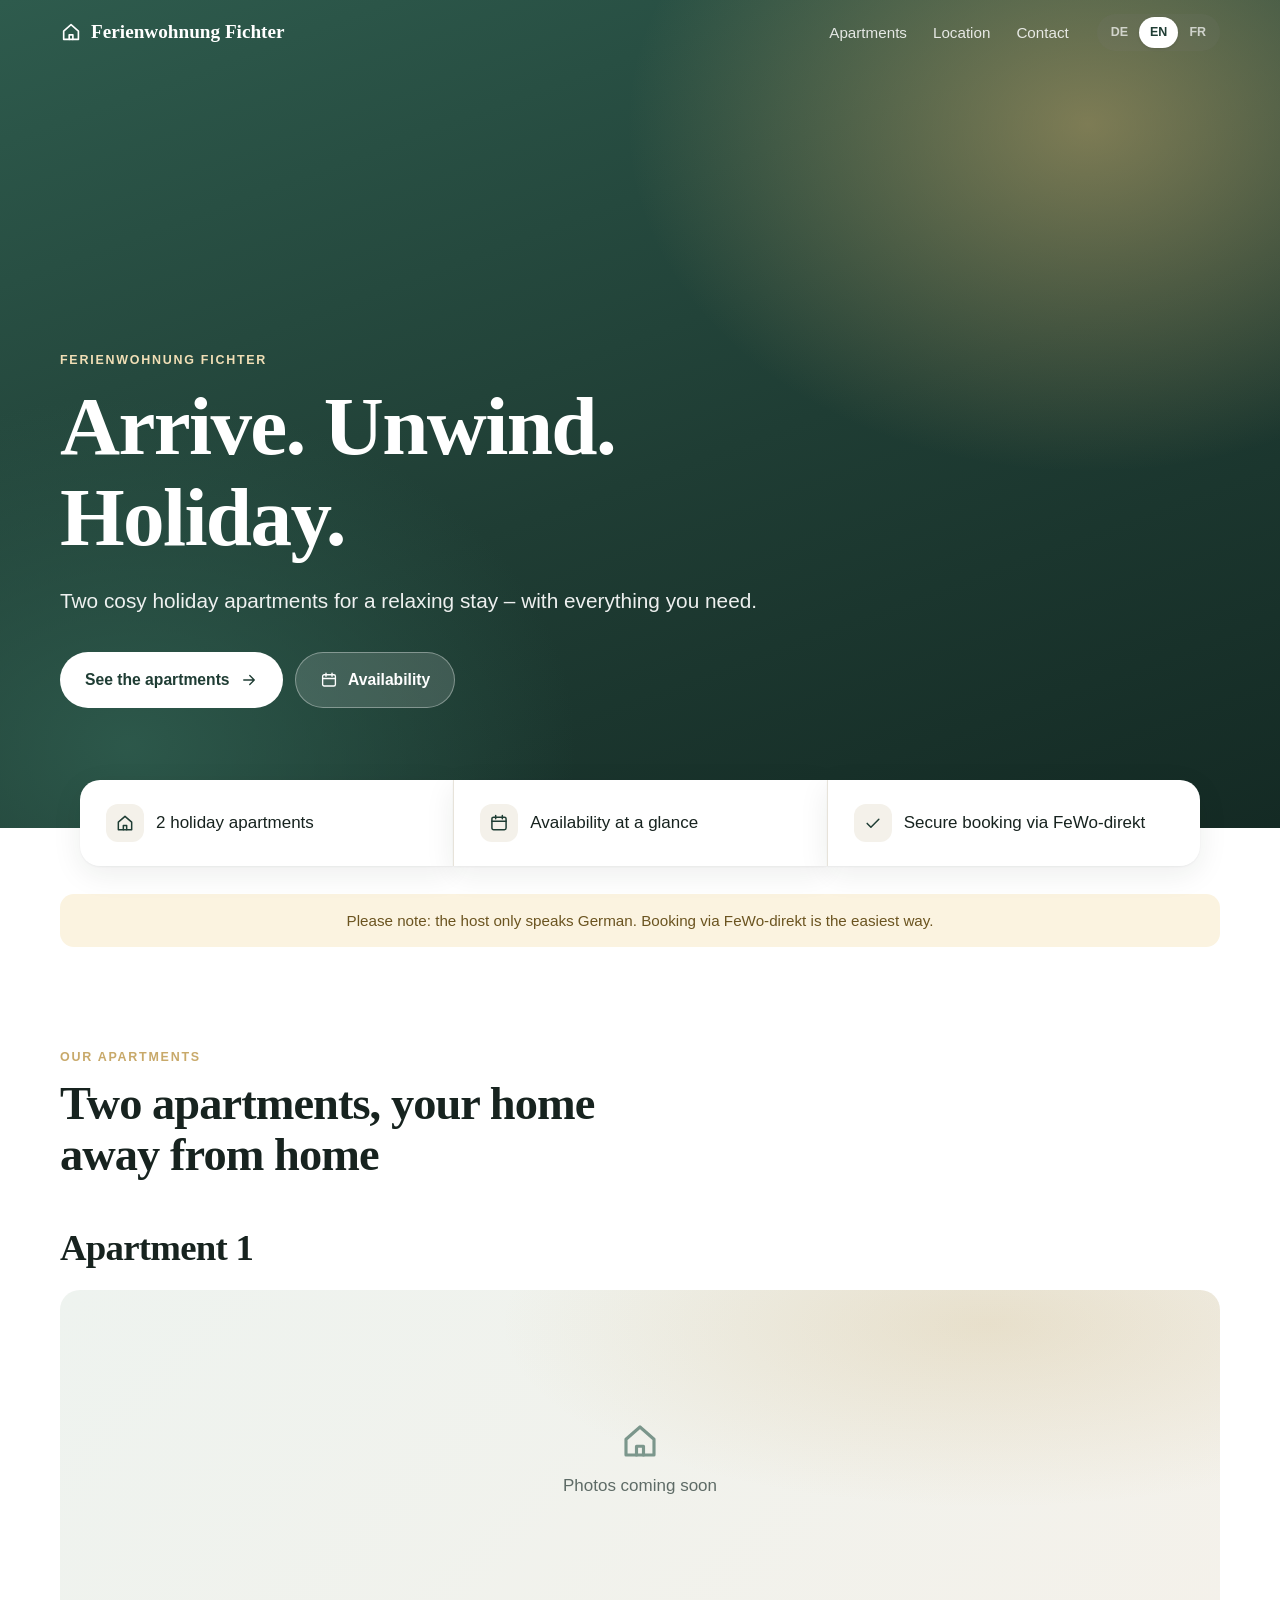
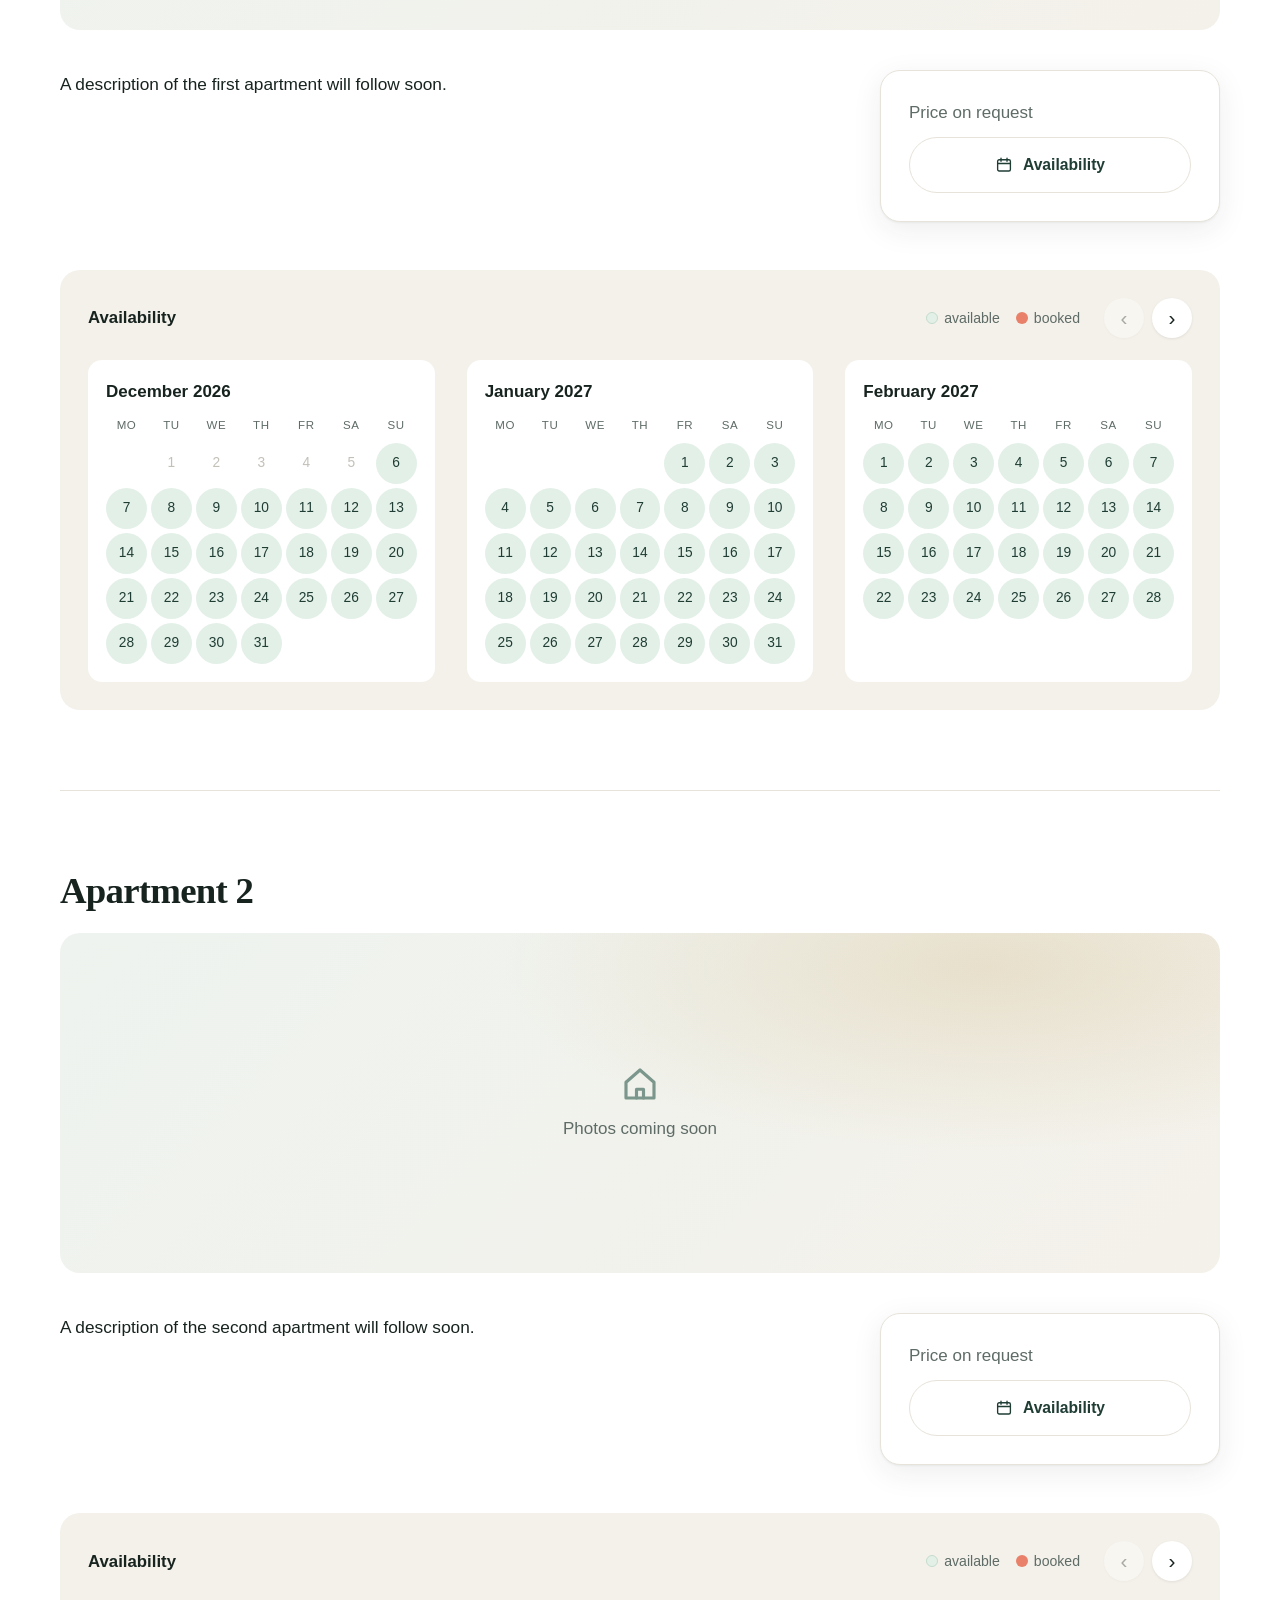
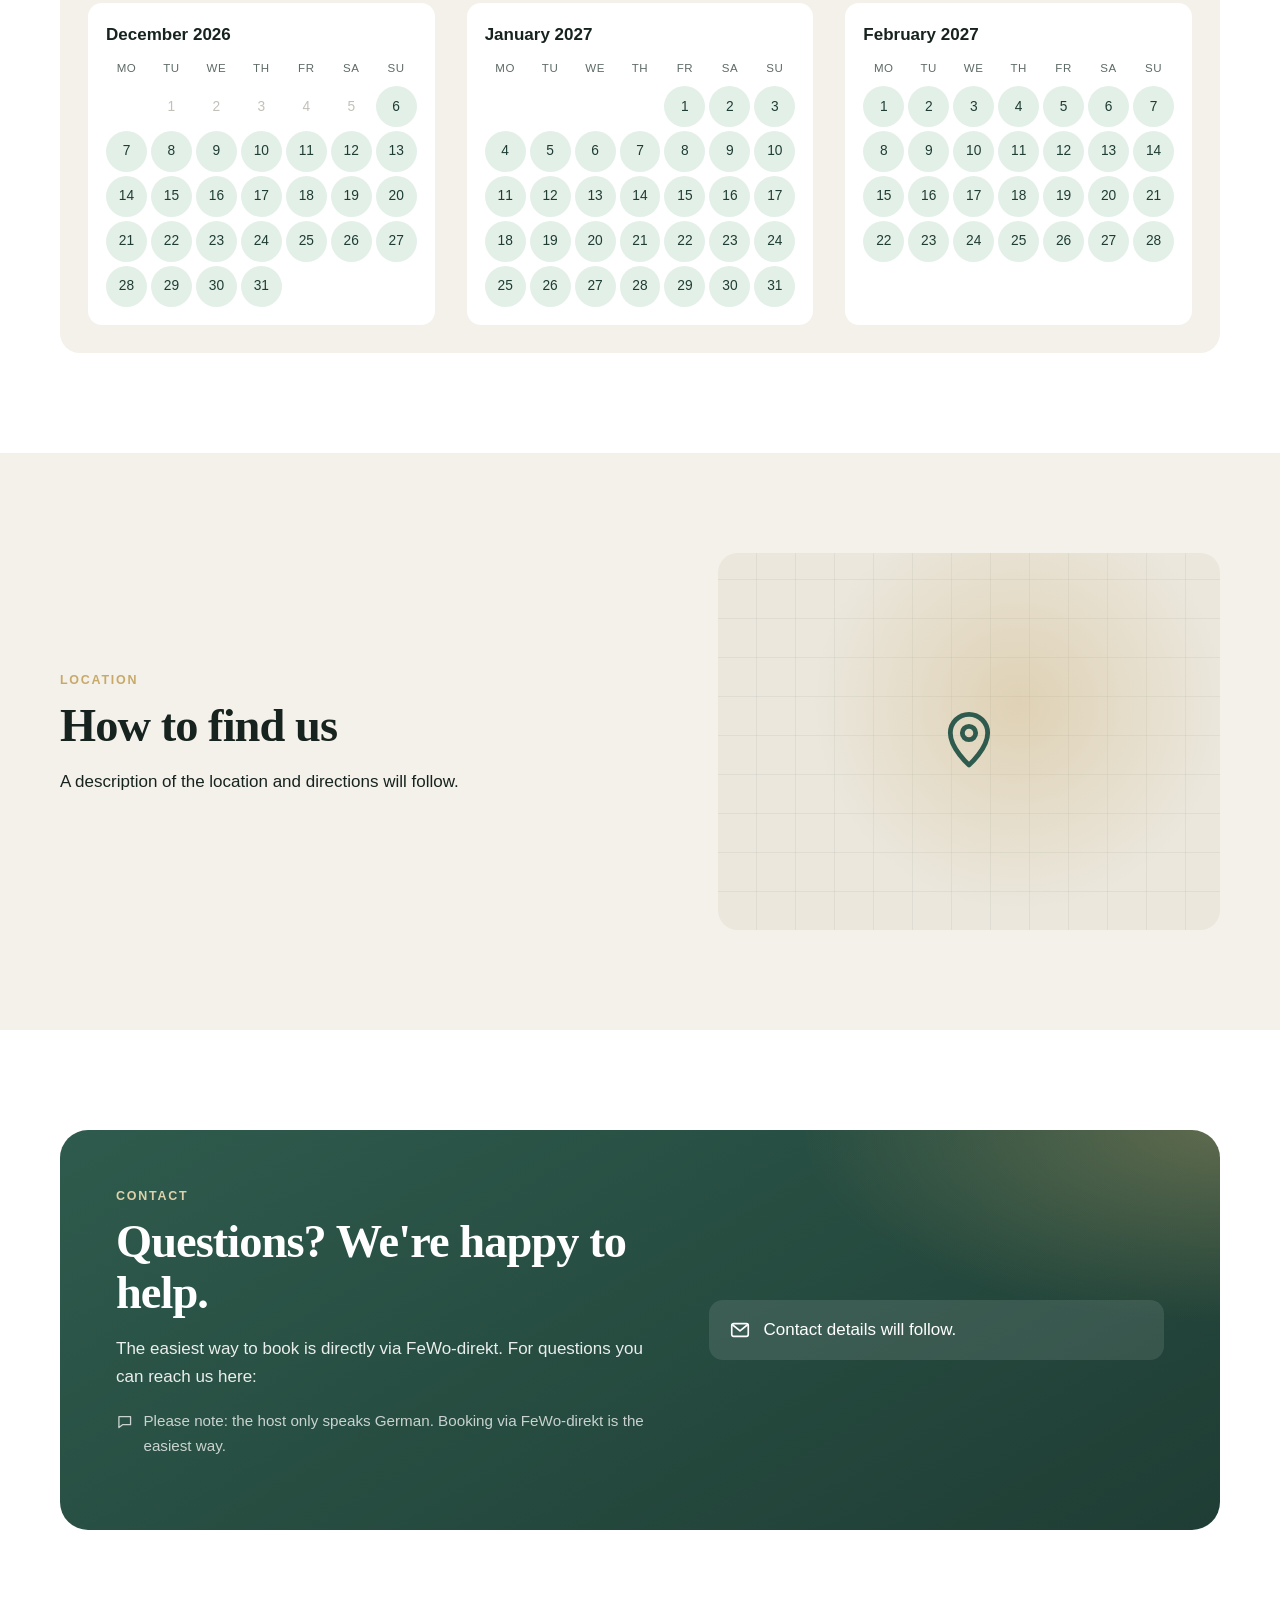
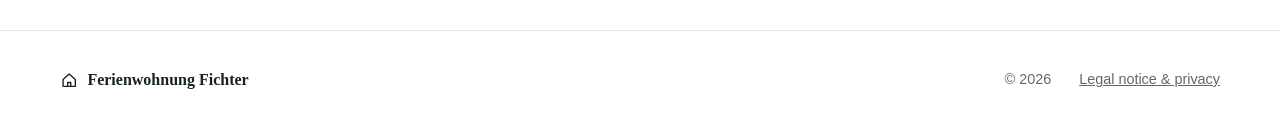
==== index.html @ 9a8d5715 "Neues, moderneres Design der Startseite Co-Authored-By: Claude Opus 5.5 <noreply@anthropic.com>" ====
<!DOCTYPE html>
<html lang="de">
<head>
<meta charset="utf-8">
<meta name="viewport" content="width=device-width, initial-scale=1">
<title>Ferienwohnung Fichter</title>
<meta name="description" content="Zwei Ferienwohnungen der Familie Fichter – Fotos, Ausstattung, Preise und freie Termine.">
<meta name="theme-color" content="#1f3d34">
<link rel="icon" href="favicon.svg" type="image/svg+xml">
<link rel="stylesheet" href="style.css">
</head>
<body>

<svg width="0" height="0" style="position:absolute" aria-hidden="true">
  <symbol id="i-gast" viewBox="0 0 24 24"><circle cx="12" cy="8" r="4"/><path d="M4 21c0-4 3.6-7 8-7s8 3 8 7"/></symbol>
  <symbol id="i-bett" viewBox="0 0 24 24"><path d="M3 18V6M3 13h18v5M21 18v-3a3 3 0 0 0-3-3h-7v1"/><circle cx="7" cy="10" r="2"/></symbol>
  <symbol id="i-flaeche" viewBox="0 0 24 24"><rect x="4" y="4" width="16" height="16" rx="2"/><path d="M4 10h6V4"/></symbol>
  <symbol id="i-haken" viewBox="0 0 24 24"><path d="M5 12.5l4.5 4.5L19 7.5"/></symbol>
  <symbol id="i-pfeil" viewBox="0 0 24 24"><path d="M5 12h14M13 6l6 6-6 6"/></symbol>
  <symbol id="i-kalender" viewBox="0 0 24 24"><rect x="3.5" y="5" width="17" height="15" rx="2"/><path d="M3.5 10h17M8 3v4M16 3v4"/></symbol>
  <symbol id="i-haus" viewBox="0 0 24 24"><path d="M4 11l8-7 8 7v9H4z"/><path d="M10 20v-5h4v5"/></symbol>
  <symbol id="i-sprache" viewBox="0 0 24 24"><path d="M4 5h16v11H9l-5 4z"/></symbol>
  <symbol id="i-ort" viewBox="0 0 24 24"><path d="M12 21s7-6.2 7-12a7 7 0 0 0-14 0c0 5.8 7 12 7 12z"/><circle cx="12" cy="9" r="2.5"/></symbol>
  <symbol id="i-telefon" viewBox="0 0 24 24"><path d="M5 4h4l2 5-2.5 1.5a11 11 0 0 0 5 5L15 13l5 2v4a1 1 0 0 1-1 1A16 16 0 0 1 4 5a1 1 0 0 1 1-1z"/></symbol>
  <symbol id="i-mail" viewBox="0 0 24 24"><rect x="3" y="5" width="18" height="14" rx="2"/><path d="M3.5 6l8.5 7 8.5-7"/></symbol>
</svg>

<header class="top" id="top">
  <a class="logo" href="#start"><svg class="ic"><use href="#i-haus"/></svg>Ferienwohnung Fichter</a>
  <nav class="menu">
    <a href="#wohnungen" data-t="nav_wohnungen">Wohnungen</a>
    <a href="#lage" data-t="nav_lage">Lage</a>
    <a href="#kontakt" data-t="nav_kontakt">Kontakt</a>
  </nav>
  <div class="sprachen" role="group" aria-label="Sprache / Language / Langue">
    <button type="button" data-lang="de">DE</button>
    <button type="button" data-lang="en">EN</button>
    <button type="button" data-lang="fr">FR</button>
  </div>
</header>

<section id="start" class="hero">
  <div class="hero-inhalt">
    <p class="kicker" data-t="hero_kicker">Ferienwohnungen</p>
    <h1 data-t="hero_titel">Ankommen. Durchatmen. Urlaub.</h1>
    <p class="hero-text" data-t="hero_text">Zwei gemütliche Ferienwohnungen für einen erholsamen Urlaub.</p>
    <div class="hero-knoepfe">
      <a class="knopf hell" href="#wohnungen"><span data-t="hero_knopf">Wohnungen ansehen</span><svg class="ic"><use href="#i-pfeil"/></svg></a>
      <a class="knopf glas" href="#kalender-wohnung-1"><svg class="ic"><use href="#i-kalender"/></svg><span data-t="hero_frei">Freie Termine</span></a>
    </div>
  </div>
</section>

<div class="fakten">
  <div><svg class="ic"><use href="#i-haus"/></svg><span data-t="fakt_1">2 Wohnungen</span></div>
  <div><svg class="ic"><use href="#i-kalender"/></svg><span data-t="fakt_2">Freie Termine live</span></div>
  <div><svg class="ic"><use href="#i-haken"/></svg><span data-t="fakt_3">Sicher buchen über FeWo-direkt</span></div>
</div>

<p class="hinweis-sprache" data-t="nur_deutsch" hidden></p>

<section id="wohnungen" class="bereich">
  <div class="bereich-kopf">
    <p class="kicker" data-t="kicker_wohnungen">Unsere Wohnungen</p>
    <h2 data-t="titel_wohnungen">Zwei Wohnungen, ein Zuhause auf Zeit</h2>
  </div>
  <div id="liste"></div>
</section>

<section id="lage" class="bereich ton">
  <div class="lage">
    <div>
      <p class="kicker" data-t="nav_lage">Lage</p>
      <h2 data-t="titel_lage">So finden Sie uns</h2>
      <p data-t="lage_text">Beschreibung der Lage und Anfahrt folgt.</p>
      <p id="adresse" class="mit-ic" hidden><svg class="ic"><use href="#i-ort"/></svg><span></span></p>
      <a id="karte" class="knopf rand" target="_blank" rel="noopener" hidden><span data-t="karte">Auf der Karte ansehen</span><svg class="ic"><use href="#i-pfeil"/></svg></a>
    </div>
    <div class="lage-bild" aria-hidden="true"><svg class="ic"><use href="#i-ort"/></svg></div>
  </div>
</section>

<section id="kontakt" class="bereich">
  <div class="kontakt-karte">
    <div>
      <p class="kicker" data-t="nav_kontakt">Kontakt</p>
      <h2 data-t="titel_kontakt">Fragen? Wir helfen gern.</h2>
      <p data-t="kontakt_text">Am einfachsten buchen Sie direkt über FeWo-direkt. Bei Fragen erreichen Sie uns so:</p>
      <p class="hinweis-klein mit-ic" hidden><svg class="ic"><use href="#i-sprache"/></svg><span data-t="nur_deutsch"></span></p>
    </div>
    <ul id="kontaktliste" class="kontakt"></ul>
  </div>
</section>

<footer class="fuss">
  <span class="logo"><svg class="ic"><use href="#i-haus"/></svg>Ferienwohnung Fichter</span>
  <span>© <span id="jahr"></span></span>
  <a href="impressum.html" data-t="impressum">Impressum &amp; Datenschutz</a>
</footer>

<dialog id="galerie" aria-label="Fotos">
  <button type="button" class="zu" aria-label="Schließen">×</button>
  <button type="button" class="pfeil links" aria-label="Zurück">‹</button>
  <img alt="">
  <button type="button" class="pfeil rechts" aria-label="Weiter">›</button>
  <p class="zaehler"></p>
</dialog>

<template id="vorlage-wohnung">
  <article class="wohnung">
    <div class="wohnung-kopf">
      <h3 class="name"></h3>
      <ul class="eckdaten"></ul>
    </div>
    <div class="fotos"></div>
    <div class="wohnung-inhalt">
      <div class="beschreibung">
        <p class="text"></p>
        <h4 data-t="ausstattung">Ausstattung</h4>
        <ul class="ausstattung"></ul>
      </div>
      <aside class="buchung">
        <p class="preis"><span class="preis-ab"></span><strong class="preis-betrag"></strong><span class="preis-nacht"></span></p>
        <p class="mindest"></p>
        <a class="knopf buchen" target="_blank" rel="noopener"><span data-t="buchen">Bei FeWo-direkt buchen</span><svg class="ic"><use href="#i-pfeil"/></svg></a>
        <a class="knopf rand frei-link"><svg class="ic"><use href="#i-kalender"/></svg><span data-t="hero_frei">Freie Termine</span></a>
      </aside>
    </div>
    <div class="kalender-box">
      <div class="kalender-kopf">
        <h4 data-t="belegung">Belegung</h4>
        <p class="legende"><span class="punkt frei"></span><span data-t="frei">frei</span><span class="punkt belegt"></span><span data-t="belegt">belegt</span></p>
        <div class="kalender-nav">
          <button type="button" class="zurueck" aria-label="Zurück">‹</button>
          <button type="button" class="vor" aria-label="Weiter">›</button>
        </div>
      </div>
      <div class="kalender"></div>
    </div>
  </article>
</template>

<script src="daten.js"></script>
<script src="app.js"></script>
</body>
</html>
---- style.css ----
:root {
  --text: #17231f;
  --leise: #5e6b66;
  --grund: #ffffff;
  --ton: #f4f1ea;
  --karte: #ffffff;
  --akzent: #1f3d34;
  --akzent-2: #2e5b4d;
  --warm: #c8a96a;
  --belegt: #e8806a;
  --frei: #e3f0e8;
  --linie: #e7e3da;
  --schatten: 0 1px 2px rgba(23,35,31,.05), 0 8px 30px rgba(23,35,31,.08);
  --rund: 20px;
  --serif: ui-serif, "New York", "Iowan Old Style", Georgia, serif;
  --sans: ui-sans-serif, -apple-system, BlinkMacSystemFont, "Segoe UI", Roboto, sans-serif;
  --breite: 1160px;
}
* { box-sizing: border-box; }
[hidden] { display: none !important; }
html { scroll-behavior: smooth; scroll-padding-top: 80px; }
body { margin: 0; font: 17px/1.65 var(--sans); color: var(--text); background: var(--grund); -webkit-font-smoothing: antialiased; }
h1, h2, h3 { font-family: var(--serif); font-weight: 600; letter-spacing: -.02em; line-height: 1.1; }
a { color: var(--akzent-2); }
.ic { width: 1.15em; height: 1.15em; flex: none; fill: none; stroke: currentColor; stroke-width: 1.8; stroke-linecap: round; stroke-linejoin: round; }
.kicker { margin: 0 0 10px; font-size: .78rem; font-weight: 600; letter-spacing: .14em; text-transform: uppercase; color: var(--warm); }
.mit-ic { display: flex; gap: 10px; align-items: flex-start; }
.mit-ic .ic { margin-top: .3em; }

/* ---------- Kopf ---------- */
.top { position: sticky; top: 0; z-index: 10; display: flex; align-items: center; gap: 28px; padding: 14px max(20px, calc((100% - var(--breite)) / 2)); background: rgba(255,255,255,.88); backdrop-filter: saturate(1.6) blur(14px); -webkit-backdrop-filter: saturate(1.6) blur(14px); border-bottom: 1px solid var(--linie); transition: background .3s, border-color .3s, color .3s; }
.top.ueber-hero { position: fixed; left: 0; right: 0; background: transparent; border-color: transparent; color: #fff; backdrop-filter: none; -webkit-backdrop-filter: none; }
.logo { display: inline-flex; align-items: center; gap: 9px; font-family: var(--serif); font-size: 1.2rem; font-weight: 600; color: inherit; text-decoration: none; margin-right: auto; }
.menu { display: flex; gap: 26px; }
.menu a { color: inherit; text-decoration: none; font-size: .95rem; opacity: .85; }
.menu a:hover { opacity: 1; }
.sprachen { display: flex; padding: 3px; border-radius: 999px; background: rgba(127,127,127,.12); }
.sprachen button { font: inherit; font-size: .78rem; font-weight: 600; padding: 5px 11px; border: 0; border-radius: 999px; background: none; color: inherit; opacity: .7; cursor: pointer; }
.sprachen button[aria-pressed="true"] { background: #fff; color: var(--akzent); opacity: 1; box-shadow: 0 1px 3px rgba(0,0,0,.12); }

/* ---------- Titelbild ---------- */
.hero { position: relative; min-height: 92vh; display: flex; align-items: flex-end; padding: 140px max(20px, calc((100% - var(--breite)) / 2)) 120px; color: #fff; overflow: hidden;
  background:
    radial-gradient(60% 70% at 85% 15%, rgba(200,169,106,.55), transparent 60%),
    radial-gradient(50% 60% at 10% 90%, rgba(46,91,77,.9), transparent 70%),
    linear-gradient(160deg, #2e5b4d 0%, #1f3d34 55%, #142a24 100%);
  background-size: cover; background-position: center; }
.hero.mit-foto::before { content: ""; position: absolute; inset: 0; background: linear-gradient(180deg, rgba(10,20,17,.35) 0%, rgba(10,20,17,.1) 35%, rgba(10,20,17,.7) 100%); }
.hero-inhalt { position: relative; max-width: 720px; animation: hoch .9s ease both; }
.hero .kicker { color: #f1dfb6; }
.hero h1 { font-size: clamp(2.6rem, 7vw, 5.2rem); margin: 0 0 20px; }
.hero-text { font-size: clamp(1.05rem, 2vw, 1.3rem); max-width: 34em; margin: 0 0 34px; opacity: .92; }
.hero-knoepfe { display: flex; flex-wrap: wrap; gap: 12px; }
@keyframes hoch { from { opacity: 0; transform: translateY(18px); } }

/* ---------- Knöpfe ---------- */
.knopf { display: inline-flex; align-items: center; justify-content: center; gap: 10px; padding: 14px 24px; border-radius: 999px; font-weight: 600; font-size: .98rem; text-decoration: none; background: var(--akzent); color: #fff; border: 1px solid transparent; transition: transform .15s, background .2s, box-shadow .2s; cursor: pointer; }
.knopf:hover { transform: translateY(-1px); box-shadow: 0 8px 20px rgba(31,61,52,.25); background: var(--akzent-2); }
.knopf.hell { background: #fff; color: var(--akzent); }
.knopf.hell:hover { background: #fff; }
.knopf.glas { background: rgba(255,255,255,.14); border-color: rgba(255,255,255,.35); backdrop-filter: blur(8px); -webkit-backdrop-filter: blur(8px); }
.knopf.rand { background: none; color: var(--akzent); border-color: var(--linie); }
.knopf.rand:hover { border-color: var(--akzent); box-shadow: none; background: none; }

/* ---------- Fakten ---------- */
.fakten { position: relative; z-index: 2; display: grid; grid-template-columns: repeat(3, 1fr); max-width: var(--breite); margin: -48px auto 0; padding: 0 20px; gap: 0; }
.fakten div { display: flex; align-items: center; gap: 12px; padding: 24px 26px; background: var(--karte); font-weight: 500; box-shadow: var(--schatten); }
.fakten div:first-child { border-radius: var(--rund) 0 0 var(--rund); }
.fakten div:last-child { border-radius: 0 var(--rund) var(--rund) 0; }
.fakten div + div { border-left: 1px solid var(--linie); }
.fakten .ic { width: 38px; height: 38px; padding: 9px; border-radius: 12px; background: var(--ton); color: var(--akzent); }

.hinweis-sprache { max-width: var(--breite); margin: 28px auto 0; padding: 14px 20px; border-radius: 14px; background: #fbf3e0; color: #6b5420; text-align: center; font-size: .95rem; }
.hinweis-klein { color: var(--leise); font-size: .95rem; }

/* ---------- Bereiche ---------- */
.bereich { padding: 100px max(20px, calc((100% - var(--breite)) / 2)); }
.bereich.ton { background: var(--ton); }
.bereich-kopf { max-width: 640px; margin-bottom: 48px; }
.bereich h2 { font-size: clamp(2rem, 4vw, 2.9rem); margin: 0 0 16px; }

/* ---------- Wohnung ---------- */
.wohnung { padding: 0 0 80px; margin-bottom: 80px; border-bottom: 1px solid var(--linie); }
.wohnung:last-child { border-bottom: 0; margin-bottom: 0; padding-bottom: 0; }
.wohnung-kopf { display: flex; flex-wrap: wrap; align-items: baseline; justify-content: space-between; gap: 12px 24px; margin-bottom: 22px; }
.wohnung-kopf h3 { font-size: clamp(1.7rem, 3vw, 2.3rem); margin: 0; }
.eckdaten { display: flex; flex-wrap: wrap; gap: 8px; list-style: none; padding: 0; margin: 0; }
.eckdaten li { display: inline-flex; align-items: center; gap: 7px; padding: 7px 14px; border-radius: 999px; background: var(--ton); font-size: .9rem; }
.eckdaten .ic { color: var(--akzent-2); }

.fotos { display: grid; grid-template-columns: 2fr 1fr 1fr; grid-template-rows: 220px 220px; gap: 10px; border-radius: var(--rund); overflow: hidden; }
.fotos button { position: relative; padding: 0; border: 0; overflow: hidden; cursor: zoom-in; background: var(--ton); }
.fotos button.gross { grid-row: span 2; }
.fotos[data-anzahl="1"] { grid-template-columns: 1fr; }
.fotos[data-anzahl="2"] { grid-template-columns: 2fr 1fr; }
.fotos[data-anzahl="2"] button:not(.gross) { grid-row: span 2; }
.fotos[data-anzahl="3"] { grid-template-columns: 2fr 1fr; }
.fotos[data-anzahl="4"] button:last-child { grid-column: span 2; }
.fotos img { width: 100%; height: 100%; object-fit: cover; display: block; transition: transform .5s ease; }
.fotos button:hover img { transform: scale(1.04); }
.fotos .mehr { position: absolute; right: 14px; bottom: 14px; padding: 7px 14px; border-radius: 999px; background: rgba(255,255,255,.92); color: var(--text); font-size: .88rem; font-weight: 600; }
.fotos.leer { display: flex; flex-direction: column; align-items: center; justify-content: center; gap: 10px; height: 340px; color: var(--leise);
  background: radial-gradient(70% 90% at 80% 10%, rgba(200,169,106,.25), transparent 60%), linear-gradient(135deg, #eef3ef, #f4f1ea); }
.fotos.leer .ic { width: 42px; height: 42px; color: var(--akzent-2); opacity: .6; }

.wohnung-inhalt { display: grid; grid-template-columns: 1fr 340px; gap: 56px; margin-top: 40px; align-items: start; }
.beschreibung .text { font-size: 1.08rem; margin: 0 0 30px; white-space: pre-line; }
.beschreibung h4 { margin: 0 0 14px; font-size: 1.05rem; }
.ausstattung { display: grid; grid-template-columns: repeat(2, 1fr); gap: 10px 24px; list-style: none; padding: 0; margin: 0; }
.ausstattung li { display: flex; align-items: center; gap: 10px; }
.ausstattung .ic { width: 26px; height: 26px; padding: 5px; border-radius: 8px; background: var(--frei); color: var(--akzent); }

.buchung { position: sticky; top: 96px; display: flex; flex-direction: column; gap: 10px; padding: 28px; border: 1px solid var(--linie); border-radius: var(--rund); background: var(--karte); box-shadow: var(--schatten); }
.preis { margin: 0; display: flex; align-items: baseline; gap: 6px; flex-wrap: wrap; color: var(--leise); }
.preis-betrag { font-family: var(--serif); font-size: 2.2rem; color: var(--text); letter-spacing: -.02em; }
.mindest { margin: 0 0 8px; color: var(--leise); font-size: .92rem; }
.mindest:empty { display: none; }

/* ---------- Kalender ---------- */
.kalender-box { margin-top: 48px; padding: 28px; border-radius: var(--rund); background: var(--ton); }
.kalender-kopf { display: flex; flex-wrap: wrap; align-items: center; gap: 12px 24px; }
.kalender-kopf h4 { margin: 0; font-size: 1.05rem; margin-right: auto; }
.kalender-nav { display: flex; gap: 8px; }
.kalender-nav button { font: inherit; font-size: 1.3rem; line-height: 1; width: 40px; height: 40px; border: 0; border-radius: 50%; background: #fff; color: var(--text); cursor: pointer; box-shadow: 0 1px 3px rgba(0,0,0,.08); }
.kalender-nav button:hover:not(:disabled) { background: var(--akzent); color: #fff; }
.kalender-nav button:disabled { opacity: .35; cursor: default; }
.kalender { display: grid; grid-template-columns: repeat(3, 1fr); gap: 32px; margin-top: 22px; }
.monat { padding: 18px; border-radius: 14px; background: #fff; }
.monat-name { margin: 0 0 10px; font-weight: 600; text-transform: capitalize; }
.tage { display: grid; grid-template-columns: repeat(7, 1fr); gap: 4px; text-align: center; font-size: .86rem; }
.wtag { color: var(--leise); font-size: .72rem; text-transform: uppercase; letter-spacing: .05em; padding-bottom: 4px; }
.tag { aspect-ratio: 1; display: flex; align-items: center; justify-content: center; border-radius: 50%; }
.tag.frei { background: var(--frei); color: var(--akzent); font-weight: 500; }
.tag.belegt { background: var(--belegt); color: #fff; }
.tag.vorbei { color: #c3c0b8; }
.legende { display: flex; align-items: center; gap: 6px; margin: 0; font-size: .88rem; color: var(--leise); }
.punkt { width: 12px; height: 12px; border-radius: 50%; margin-left: 10px; }
.punkt:first-child { margin-left: 0; }
.punkt.frei { background: var(--frei); border: 1px solid #c4dccd; }
.punkt.belegt { background: var(--belegt); }

/* ---------- Lage & Kontakt ---------- */
.lage { display: grid; grid-template-columns: 1.2fr 1fr; gap: 56px; align-items: center; }
.lage p { max-width: 36em; }
.lage-bild { display: flex; align-items: center; justify-content: center; aspect-ratio: 4 / 3; border-radius: var(--rund); color: var(--akzent-2);
  background: radial-gradient(circle at 60% 40%, rgba(200,169,106,.35), transparent 55%), repeating-linear-gradient(0deg, transparent 0 38px, rgba(31,61,52,.06) 38px 39px), repeating-linear-gradient(90deg, transparent 0 38px, rgba(31,61,52,.06) 38px 39px), #ebe7dd; }
.lage-bild .ic { width: 64px; height: 64px; }
.kontakt-karte { display: grid; grid-template-columns: 1.2fr 1fr; gap: 48px; align-items: center; padding: 56px; border-radius: 28px; color: #fff; background: radial-gradient(60% 80% at 100% 0%, rgba(200,169,106,.35), transparent 60%), linear-gradient(150deg, #2e5b4d, #1f3d34); }
.kontakt-karte .kicker { color: #f1dfb6; }
.kontakt-karte p { opacity: .9; }
.kontakt-karte .hinweis-klein { color: #fff; opacity: .75; }
.kontakt { display: flex; flex-direction: column; gap: 10px; list-style: none; padding: 0; margin: 0; }
.kontakt li { display: flex; align-items: center; gap: 12px; padding: 16px 20px; border-radius: 14px; background: rgba(255,255,255,.1); }
.kontakt a { color: #fff; text-decoration: none; font-weight: 600; }
.kontakt .ic { width: 22px; height: 22px; }

/* ---------- Fuß ---------- */
.fuss { display: flex; flex-wrap: wrap; align-items: center; gap: 12px 28px; padding: 36px max(20px, calc((100% - var(--breite)) / 2)); border-top: 1px solid var(--linie); color: var(--leise); font-size: .9rem; }
.fuss .logo { font-size: 1rem; color: var(--text); }
.fuss a { color: var(--leise); }

/* ---------- Galerie ---------- */
#galerie { width: 100vw; height: 100vh; max-width: none; max-height: none; margin: 0; padding: 0; border: 0; background: rgba(8,12,10,.95); }
#galerie[open] { display: flex; align-items: center; justify-content: center; }
#galerie img { max-width: 90vw; max-height: 86vh; object-fit: contain; border-radius: 8px; }
#galerie button { position: absolute; display: flex; align-items: center; justify-content: center; width: 52px; height: 52px; border: 0; border-radius: 50%; background: rgba(255,255,255,.12); color: #fff; font-size: 1.8rem; cursor: pointer; }
#galerie button:hover { background: rgba(255,255,255,.25); }
#galerie .zu { top: 16px; right: 16px; }
#galerie .links { left: 16px; }
#galerie .rechts { right: 16px; }
#galerie .zaehler { position: absolute; bottom: 14px; margin: 0; color: #bbb; font-size: .9rem; }

/* ---------- Kleine Bildschirme ---------- */
@media (max-width: 1000px) {
  .kalender { grid-template-columns: repeat(2, 1fr); }
  .wohnung-inhalt { grid-template-columns: 1fr; gap: 32px; }
  .buchung { position: static; }
}
@media (max-width: 760px) {
  body { font-size: 16px; }
  .top { flex-wrap: wrap; gap: 6px 10px; padding: 10px 16px; }
  .top .logo { font-size: 1.02rem; gap: 7px; }
  .sprachen button { padding: 4px 9px; }
  .menu { order: 3; width: 100%; gap: 20px; font-size: .92rem; }
  .hero { min-height: 88vh; padding: 150px 16px 100px; }
  .fakten { grid-template-columns: 1fr; margin-top: -40px; padding: 0 16px; }
  .fakten div { padding: 16px 20px; border-radius: 0 !important; }
  .fakten div:first-child { border-radius: var(--rund) var(--rund) 0 0 !important; }
  .fakten div:last-child { border-radius: 0 0 var(--rund) var(--rund) !important; }
  .fakten div + div { border-left: 0; border-top: 1px solid var(--linie); }
  .hinweis-sprache { margin: 24px 16px 0; }
  .bereich { padding: 72px 16px; }
  .fotos, .fotos[data-anzahl] { grid-template-columns: 1fr 1fr; grid-template-rows: 240px 110px; }
  .fotos button.gross { grid-column: 1 / -1; grid-row: auto; }
  .fotos button:nth-child(n+4) { display: none; }
  .fotos[data-anzahl="2"] button:not(.gross) { grid-column: 1 / -1; grid-row: auto; }
  .fotos[data-anzahl="1"] { grid-template-rows: 280px; }
  .ausstattung { grid-template-columns: 1fr; }
  .kalender-box { padding: 18px 14px; margin-left: -4px; margin-right: -4px; }
  .kalender { grid-template-columns: 1fr; }
  .monat { padding: 14px 10px; }
  .lage, .kontakt-karte { grid-template-columns: 1fr; gap: 32px; }
  .kontakt-karte { padding: 32px 22px; border-radius: var(--rund); }
  .lage-bild { display: none; }
}
@media (prefers-reduced-motion: reduce) {
  html { scroll-behavior: auto; }
  * { animation: none !important; transition: none !important; }
}
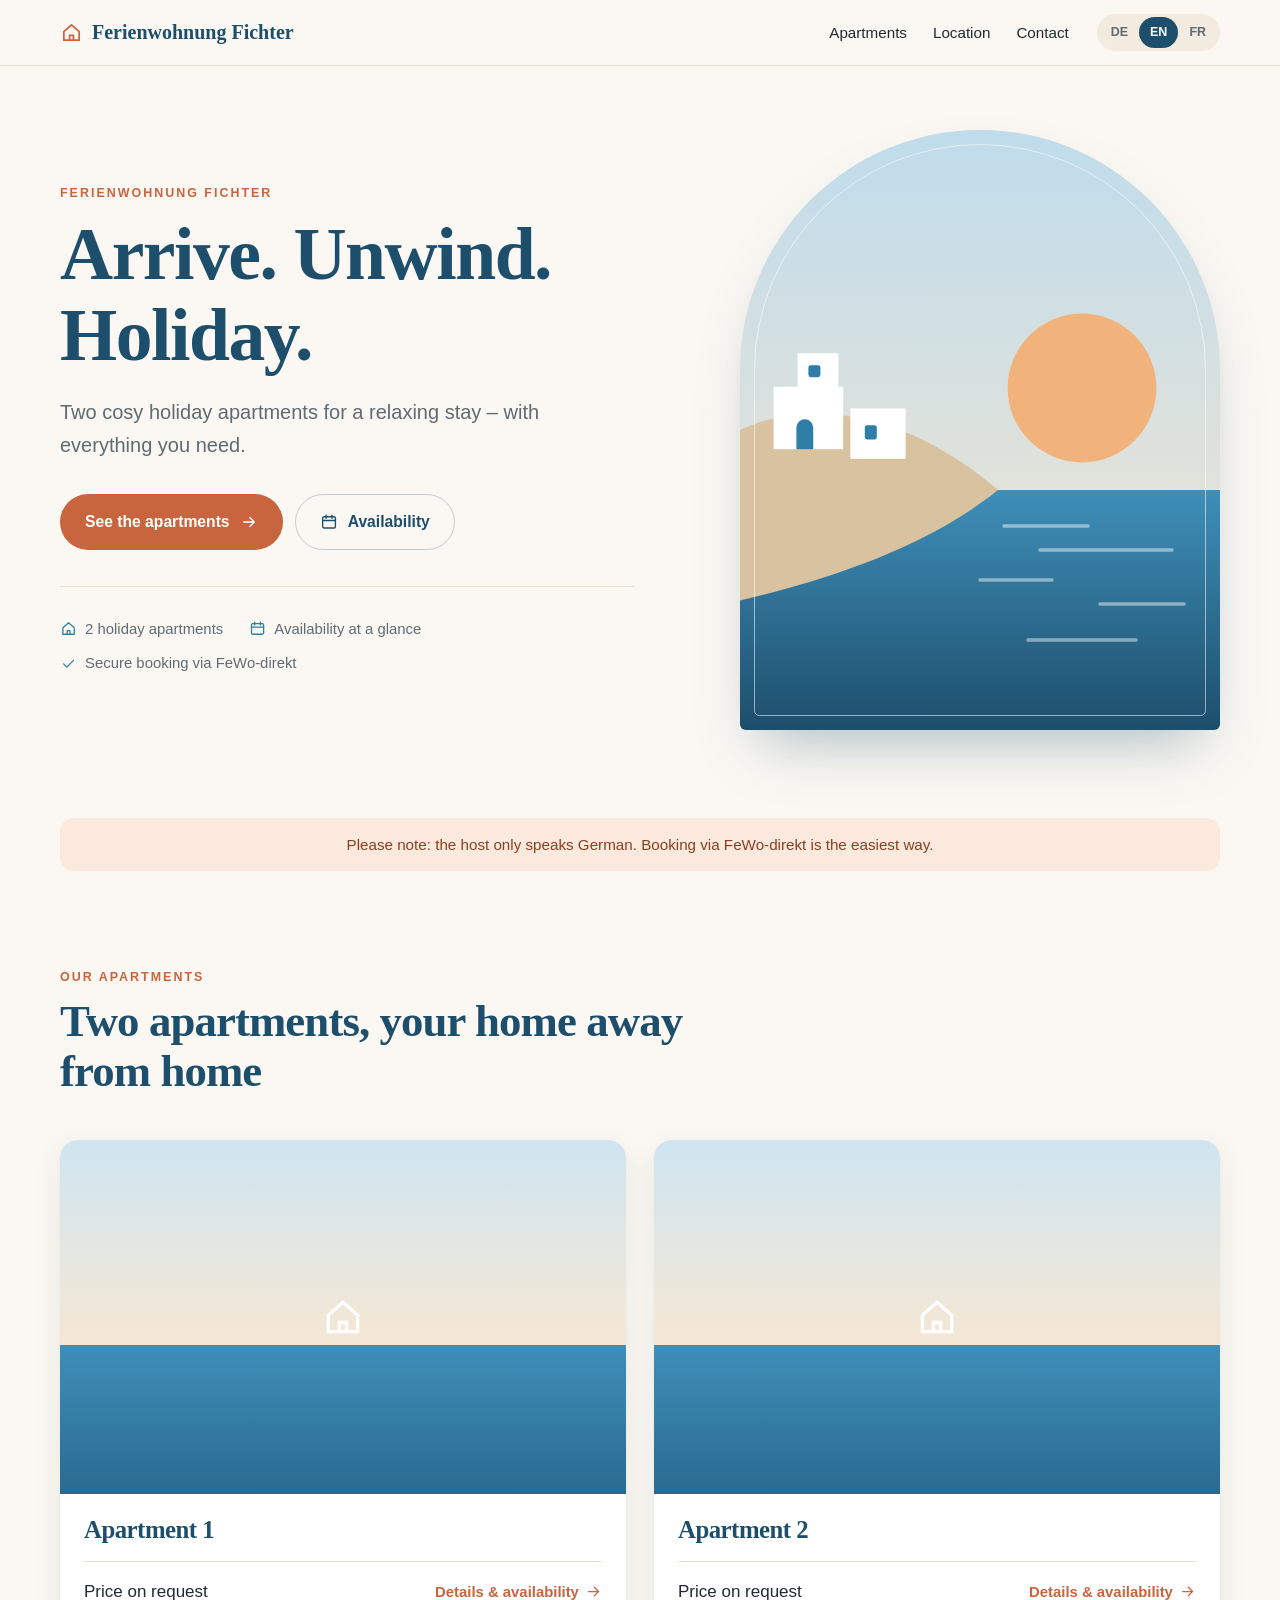
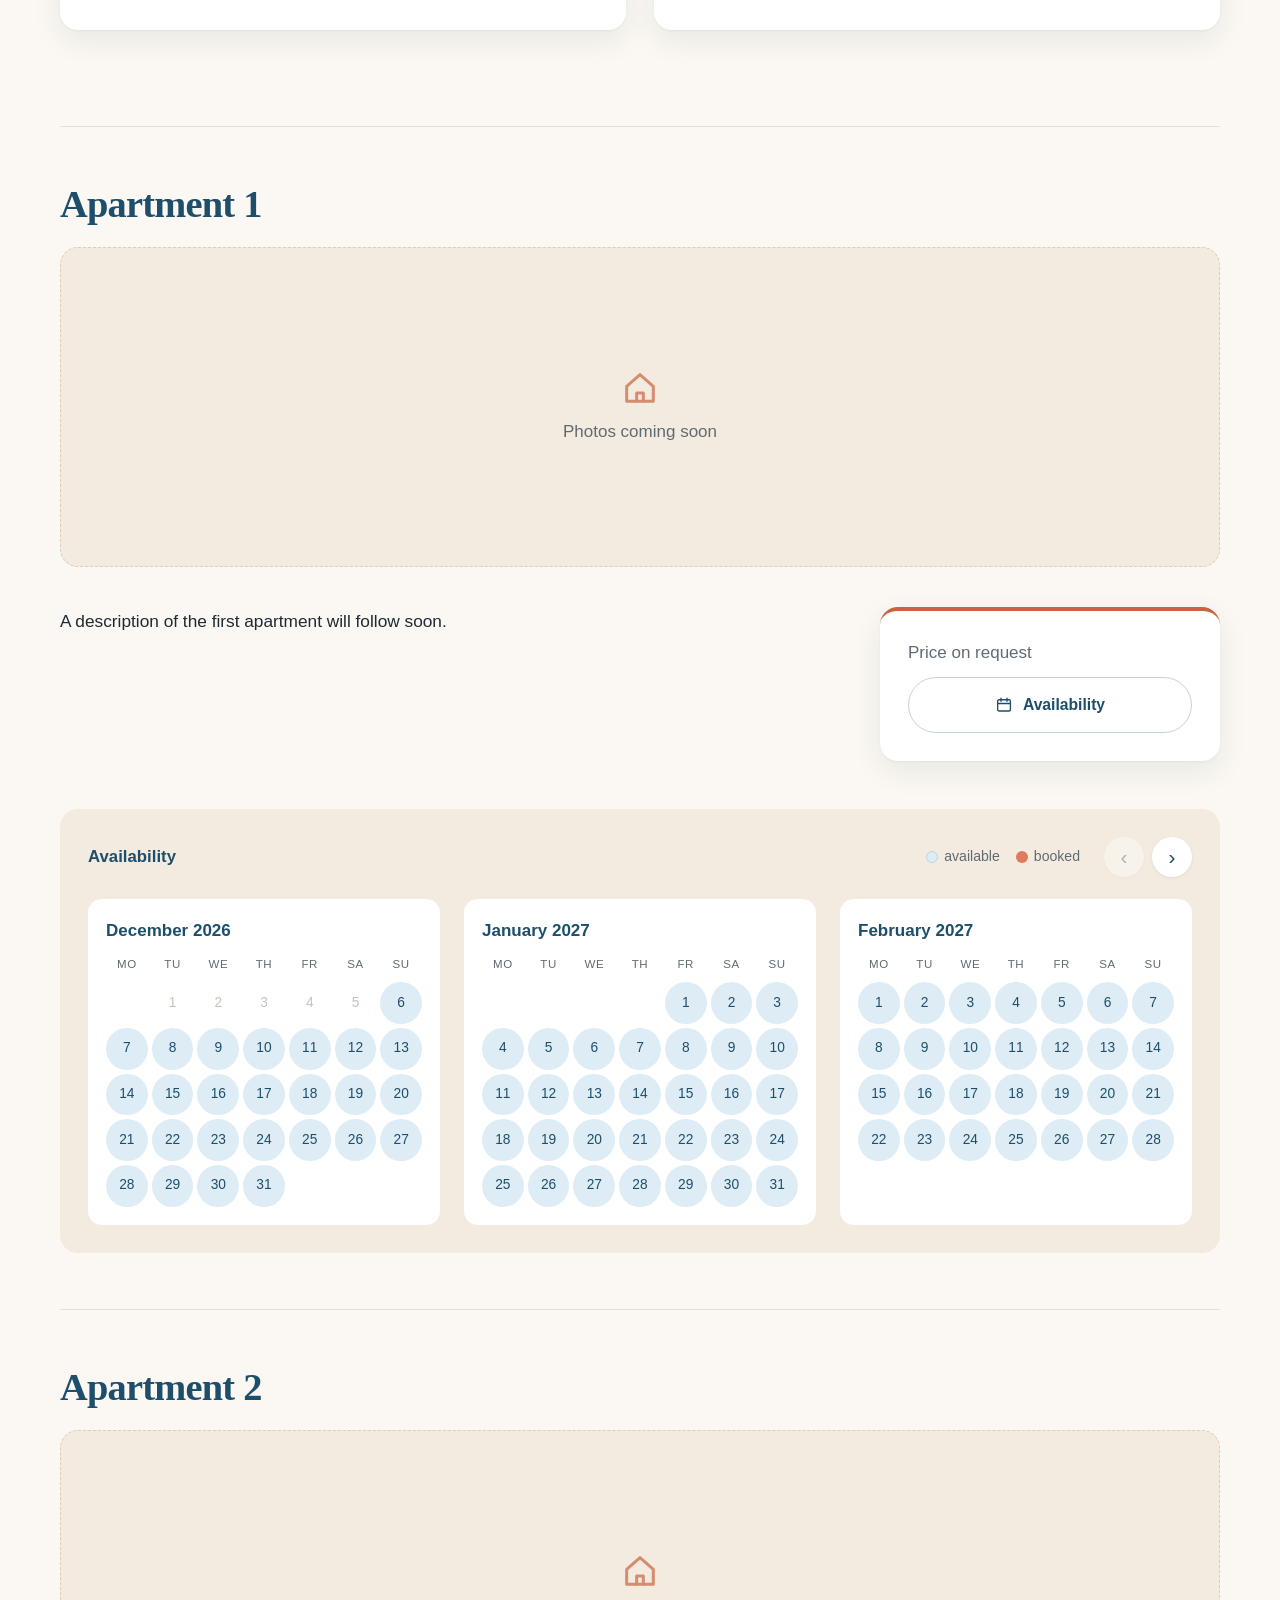
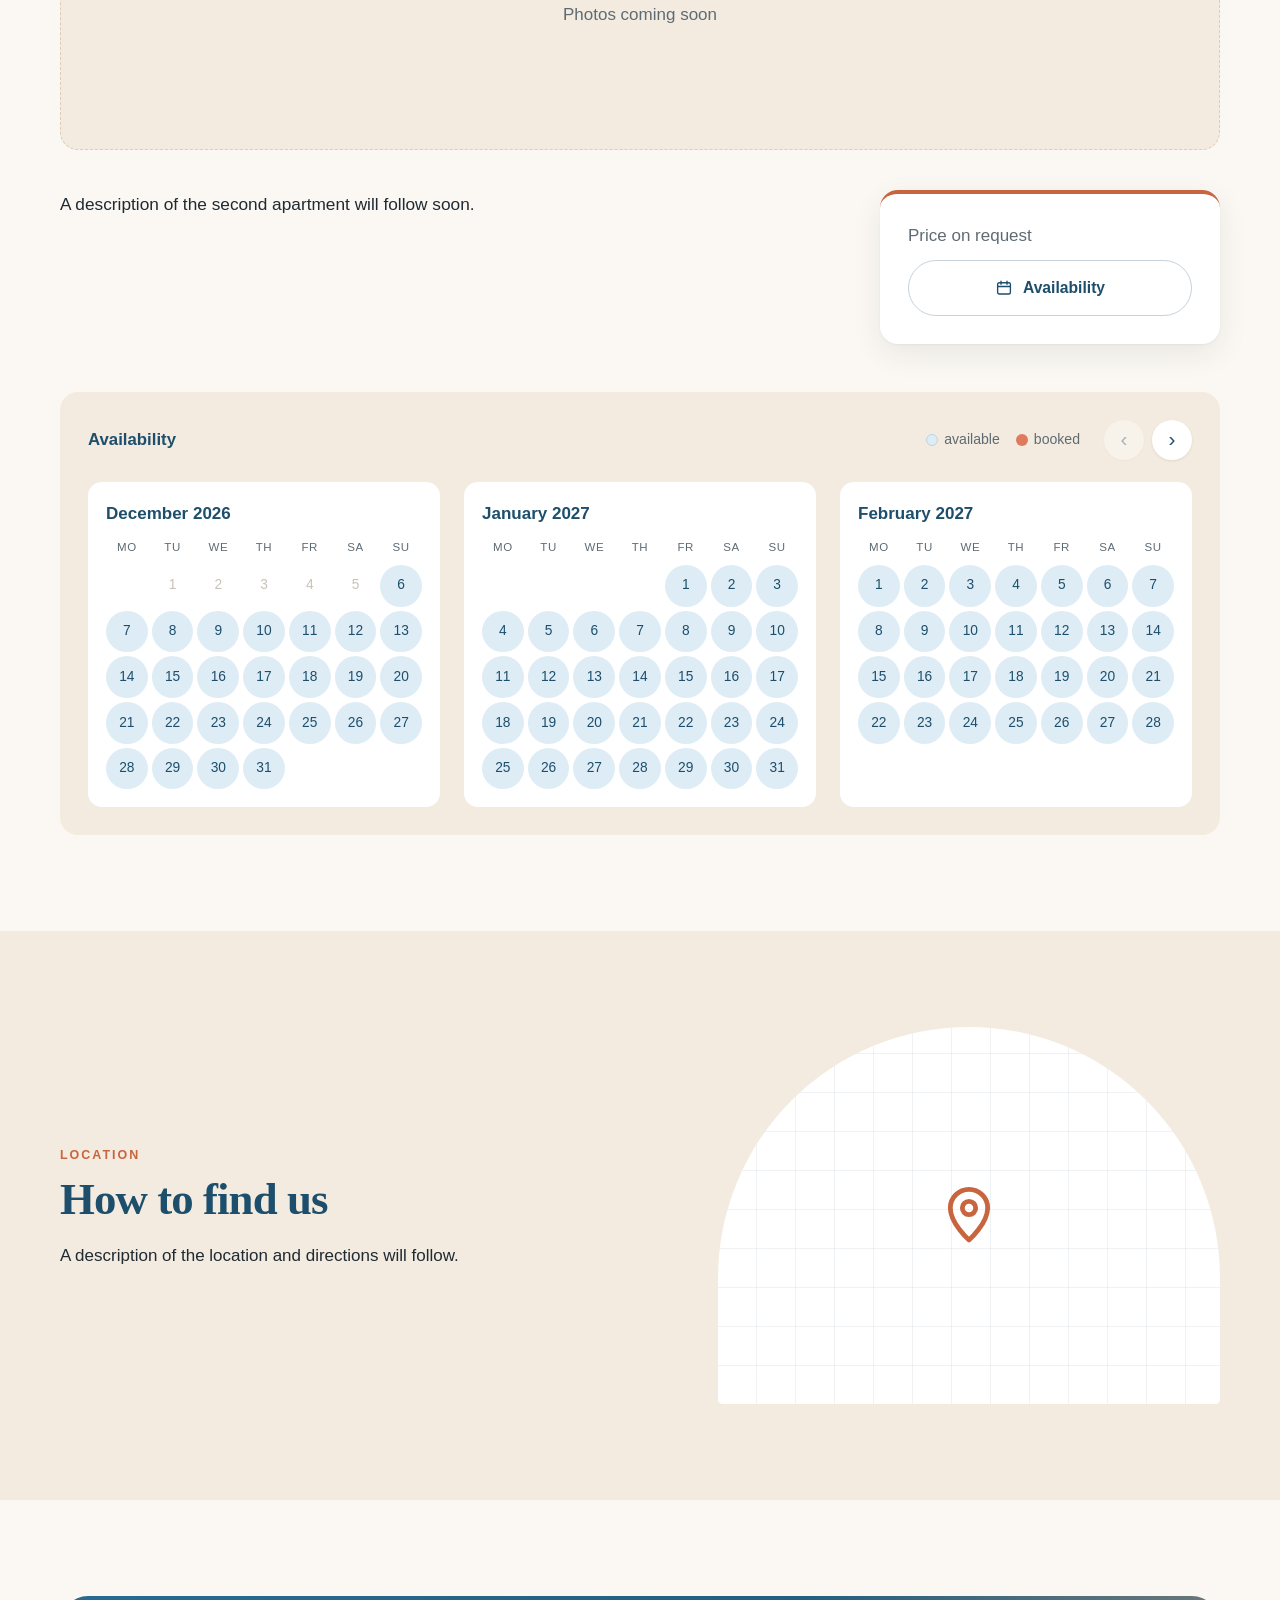
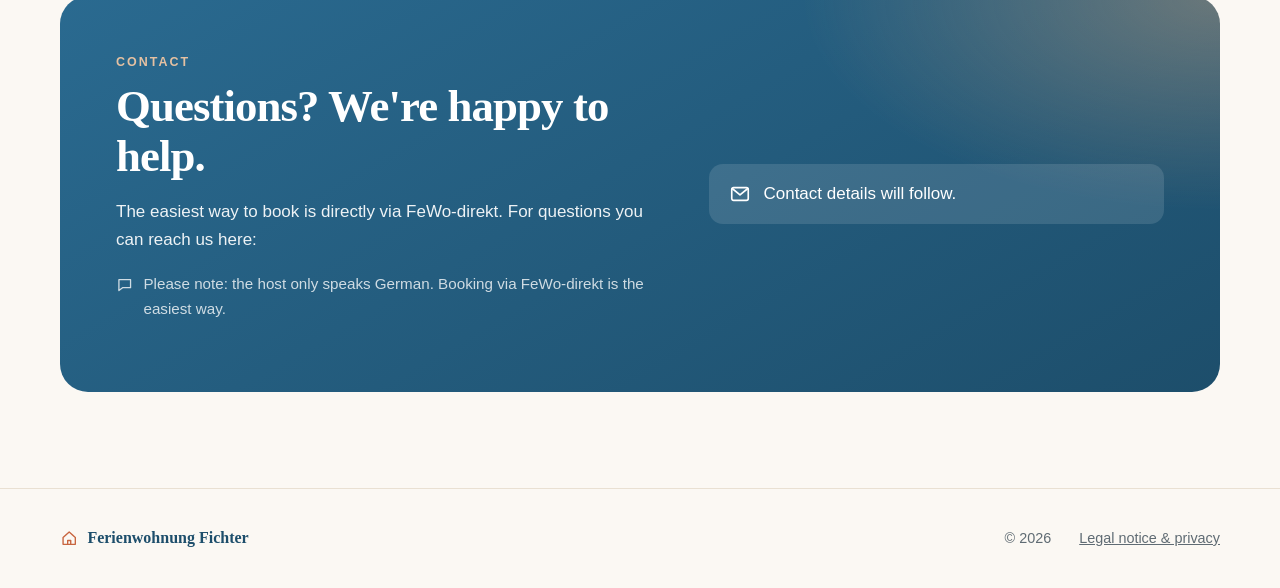
==== commit d1d23f8d: "Mediterranes Design: Bogen-Titelbild, Wohnungskarten, Meerblau und Terrakotta Co-Authored-By: Claude" ====
--- a/index.html
+++ b/index.html
@@ -5,9 +5,9 @@
 <meta name="viewport" content="width=device-width, initial-scale=1">
 <title>Ferienwohnung Fichter</title>
 <meta name="description" content="Zwei Ferienwohnungen der Familie Fichter – Fotos, Ausstattung, Preise und freie Termine.">
-<meta name="theme-color" content="#1f3d34">
+<meta name="theme-color" content="#fbf8f3">
 <link rel="icon" href="favicon.svg" type="image/svg+xml">
-<link rel="stylesheet" href="style.css">
+<link rel="stylesheet" href="style.css?v=5">
 </head>
 <body>
 
@@ -45,17 +45,37 @@
     <h1 data-t="hero_titel">Ankommen. Durchatmen. Urlaub.</h1>
     <p class="hero-text" data-t="hero_text">Zwei gemütliche Ferienwohnungen für einen erholsamen Urlaub.</p>
     <div class="hero-knoepfe">
-      <a class="knopf hell" href="#wohnungen"><span data-t="hero_knopf">Wohnungen ansehen</span><svg class="ic"><use href="#i-pfeil"/></svg></a>
-      <a class="knopf glas" href="#kalender-wohnung-1"><svg class="ic"><use href="#i-kalender"/></svg><span data-t="hero_frei">Freie Termine</span></a>
+      <a class="knopf" href="#wohnungen"><span data-t="hero_knopf">Wohnungen ansehen</span><svg class="ic"><use href="#i-pfeil"/></svg></a>
+      <a class="knopf rand" href="#kalender-wohnung-1"><svg class="ic"><use href="#i-kalender"/></svg><span data-t="hero_frei">Freie Termine</span></a>
     </div>
+    <ul class="fakten">
+      <li><svg class="ic"><use href="#i-haus"/></svg><span data-t="fakt_1">2 Wohnungen</span></li>
+      <li><svg class="ic"><use href="#i-kalender"/></svg><span data-t="fakt_2">Freie Termine live</span></li>
+      <li><svg class="ic"><use href="#i-haken"/></svg><span data-t="fakt_3">Sicher buchen über FeWo-direkt</span></li>
+    </ul>
+  </div>
+  <div class="hero-bild">
+    <svg class="szene" viewBox="0 0 400 500" preserveAspectRatio="xMidYMid slice" aria-hidden="true">
+      <defs>
+        <linearGradient id="g-himmel" x1="0" y1="0" x2="0" y2="1"><stop offset="0" stop-color="#bfdcec"/><stop offset="1" stop-color="#f8e6cf"/></linearGradient>
+        <linearGradient id="g-meer" x1="0" y1="0" x2="0" y2="1"><stop offset="0" stop-color="#3f8fb9"/><stop offset="1" stop-color="#1d4e6b"/></linearGradient>
+      </defs>
+      <rect width="400" height="500" fill="url(#g-himmel)"/>
+      <circle cx="285" cy="215" r="62" fill="#f1b27c"/>
+      <rect y="300" width="400" height="200" fill="url(#g-meer)"/>
+      <g stroke="#fff" stroke-opacity=".45" stroke-width="3" stroke-linecap="round" fill="none">
+        <path d="M220 330h70M250 350h110M200 375h60M300 395h70M240 425h90"/>
+      </g>
+      <path d="M0 250C60 222 140 236 215 300c-50 40-120 70-215 92z" fill="#d9c2a0"/>
+      <g fill="#fff">
+        <rect x="28" y="214" width="58" height="52"/><rect x="92" y="232" width="46" height="42"/><rect x="48" y="186" width="34" height="30"/>
+      </g>
+      <g fill="#2f7ea8">
+        <path d="M47 266v-18a7 7 0 0 1 14 0v18z"/><rect x="104" y="246" width="10" height="12" rx="2"/><rect x="57" y="196" width="10" height="10" rx="2"/>
+      </g>
+    </svg>
   </div>
 </section>
-
-<div class="fakten">
-  <div><svg class="ic"><use href="#i-haus"/></svg><span data-t="fakt_1">2 Wohnungen</span></div>
-  <div><svg class="ic"><use href="#i-kalender"/></svg><span data-t="fakt_2">Freie Termine live</span></div>
-  <div><svg class="ic"><use href="#i-haken"/></svg><span data-t="fakt_3">Sicher buchen über FeWo-direkt</span></div>
-</div>
 
 <p class="hinweis-sprache" data-t="nur_deutsch" hidden></p>
 
@@ -64,6 +84,7 @@
     <p class="kicker" data-t="kicker_wohnungen">Unsere Wohnungen</p>
     <h2 data-t="titel_wohnungen">Zwei Wohnungen, ein Zuhause auf Zeit</h2>
   </div>
+  <div id="uebersicht" class="uebersicht"></div>
   <div id="liste"></div>
 </section>
 
@@ -140,7 +161,7 @@
   </article>
 </template>
 
-<script src="daten.js"></script>
-<script src="app.js"></script>
+<script src="daten.js?v=5"></script>
+<script src="app.js?v=5"></script>
 </body>
 </html>
--- a/style.css
+++ b/style.css
@@ -1,92 +1,99 @@
 :root {
-  --text: #17231f;
-  --leise: #5e6b66;
-  --grund: #ffffff;
-  --ton: #f4f1ea;
+  --text: #1f2a33;
+  --leise: #5f6b73;
+  --grund: #fbf8f3;
+  --ton: #f3ebdf;
   --karte: #ffffff;
-  --akzent: #1f3d34;
-  --akzent-2: #2e5b4d;
-  --warm: #c8a96a;
-  --belegt: #e8806a;
-  --frei: #e3f0e8;
-  --linie: #e7e3da;
-  --schatten: 0 1px 2px rgba(23,35,31,.05), 0 8px 30px rgba(23,35,31,.08);
-  --rund: 20px;
+  --meer: #1d4e6b;
+  --himmel: #2f7ea8;
+  --terra: #c8653f;
+  --terra-2: #b0532f;
+  --belegt: #e07a5f;
+  --frei: #deedf5;
+  --linie: #e9e0d2;
+  --schatten: 0 1px 2px rgba(31,42,51,.05), 0 10px 30px rgba(31,42,51,.08);
+  --rund: 18px;
   --serif: ui-serif, "New York", "Iowan Old Style", Georgia, serif;
   --sans: ui-sans-serif, -apple-system, BlinkMacSystemFont, "Segoe UI", Roboto, sans-serif;
   --breite: 1160px;
+  --rand: max(20px, calc((100% - var(--breite)) / 2));
 }
 * { box-sizing: border-box; }
 [hidden] { display: none !important; }
 html { scroll-behavior: smooth; scroll-padding-top: 80px; }
 body { margin: 0; font: 17px/1.65 var(--sans); color: var(--text); background: var(--grund); -webkit-font-smoothing: antialiased; }
-h1, h2, h3 { font-family: var(--serif); font-weight: 600; letter-spacing: -.02em; line-height: 1.1; }
-a { color: var(--akzent-2); }
+h1, h2, h3 { font-family: var(--serif); font-weight: 600; letter-spacing: -.02em; line-height: 1.1; color: var(--meer); }
+a { color: var(--himmel); }
 .ic { width: 1.15em; height: 1.15em; flex: none; fill: none; stroke: currentColor; stroke-width: 1.8; stroke-linecap: round; stroke-linejoin: round; }
-.kicker { margin: 0 0 10px; font-size: .78rem; font-weight: 600; letter-spacing: .14em; text-transform: uppercase; color: var(--warm); }
+.kicker { margin: 0 0 10px; font-size: .78rem; font-weight: 700; letter-spacing: .16em; text-transform: uppercase; color: var(--terra); }
 .mit-ic { display: flex; gap: 10px; align-items: flex-start; }
 .mit-ic .ic { margin-top: .3em; }
 
 /* ---------- Kopf ---------- */
-.top { position: sticky; top: 0; z-index: 10; display: flex; align-items: center; gap: 28px; padding: 14px max(20px, calc((100% - var(--breite)) / 2)); background: rgba(255,255,255,.88); backdrop-filter: saturate(1.6) blur(14px); -webkit-backdrop-filter: saturate(1.6) blur(14px); border-bottom: 1px solid var(--linie); transition: background .3s, border-color .3s, color .3s; }
-.top.ueber-hero { position: fixed; left: 0; right: 0; background: transparent; border-color: transparent; color: #fff; backdrop-filter: none; -webkit-backdrop-filter: none; }
-.logo { display: inline-flex; align-items: center; gap: 9px; font-family: var(--serif); font-size: 1.2rem; font-weight: 600; color: inherit; text-decoration: none; margin-right: auto; }
+.top { position: sticky; top: 0; z-index: 10; display: flex; align-items: center; gap: 28px; padding: 14px var(--rand); background: rgba(251,248,243,.9); backdrop-filter: saturate(1.5) blur(14px); -webkit-backdrop-filter: saturate(1.5) blur(14px); border-bottom: 1px solid var(--linie); }
+.logo { display: inline-flex; align-items: center; gap: 9px; font-family: var(--serif); font-size: 1.25rem; font-weight: 600; color: var(--meer); text-decoration: none; margin-right: auto; }
+.logo .ic { color: var(--terra); }
 .menu { display: flex; gap: 26px; }
-.menu a { color: inherit; text-decoration: none; font-size: .95rem; opacity: .85; }
-.menu a:hover { opacity: 1; }
-.sprachen { display: flex; padding: 3px; border-radius: 999px; background: rgba(127,127,127,.12); }
-.sprachen button { font: inherit; font-size: .78rem; font-weight: 600; padding: 5px 11px; border: 0; border-radius: 999px; background: none; color: inherit; opacity: .7; cursor: pointer; }
-.sprachen button[aria-pressed="true"] { background: #fff; color: var(--akzent); opacity: 1; box-shadow: 0 1px 3px rgba(0,0,0,.12); }
-
-/* ---------- Titelbild ---------- */
-.hero { position: relative; min-height: 92vh; display: flex; align-items: flex-end; padding: 140px max(20px, calc((100% - var(--breite)) / 2)) 120px; color: #fff; overflow: hidden;
-  background:
-    radial-gradient(60% 70% at 85% 15%, rgba(200,169,106,.55), transparent 60%),
-    radial-gradient(50% 60% at 10% 90%, rgba(46,91,77,.9), transparent 70%),
-    linear-gradient(160deg, #2e5b4d 0%, #1f3d34 55%, #142a24 100%);
-  background-size: cover; background-position: center; }
-.hero.mit-foto::before { content: ""; position: absolute; inset: 0; background: linear-gradient(180deg, rgba(10,20,17,.35) 0%, rgba(10,20,17,.1) 35%, rgba(10,20,17,.7) 100%); }
-.hero-inhalt { position: relative; max-width: 720px; animation: hoch .9s ease both; }
-.hero .kicker { color: #f1dfb6; }
-.hero h1 { font-size: clamp(2.6rem, 7vw, 5.2rem); margin: 0 0 20px; }
-.hero-text { font-size: clamp(1.05rem, 2vw, 1.3rem); max-width: 34em; margin: 0 0 34px; opacity: .92; }
+.menu a { color: var(--text); text-decoration: none; font-size: .95rem; }
+.menu a:hover { color: var(--terra); }
+.sprachen { display: flex; padding: 3px; border-radius: 999px; background: var(--ton); }
+.sprachen button { font: inherit; font-size: .78rem; font-weight: 600; padding: 5px 11px; border: 0; border-radius: 999px; background: none; color: var(--leise); cursor: pointer; }
+.sprachen button[aria-pressed="true"] { background: var(--meer); color: #fff; }
+
+/* ---------- Titel ---------- */
+.hero { display: grid; grid-template-columns: 1.1fr 1fr; gap: 64px; align-items: center; padding: 64px var(--rand) 88px; }
+.hero-inhalt { animation: hoch .8s ease both; }
+.hero h1 { font-size: clamp(2.6rem, 6vw, 4.6rem); margin: 0 0 20px; }
+.hero-text { font-size: clamp(1.05rem, 1.8vw, 1.25rem); color: var(--leise); max-width: 30em; margin: 0 0 32px; }
 .hero-knoepfe { display: flex; flex-wrap: wrap; gap: 12px; }
-@keyframes hoch { from { opacity: 0; transform: translateY(18px); } }
+.fakten { display: flex; flex-wrap: wrap; gap: 10px 26px; list-style: none; padding: 30px 0 0; margin: 36px 0 0; border-top: 1px solid var(--linie); font-size: .93rem; color: var(--leise); }
+.fakten li { display: flex; align-items: center; gap: 8px; }
+.fakten .ic { color: var(--himmel); }
+/* Bogen wie ein mediterranes Fenster */
+.hero-bild { position: relative; aspect-ratio: 4 / 5; max-height: 640px; justify-self: end; width: 100%; max-width: 480px; border-radius: 999px 999px 24px 24px; overflow: hidden; background: var(--ton) center / cover; box-shadow: 0 30px 60px -20px rgba(29,78,107,.35); animation: hoch .9s .1s ease both; }
+.hero-bild::after { content: ""; position: absolute; inset: 14px; border: 1.5px solid rgba(255,255,255,.55); border-radius: inherit; pointer-events: none; }
+.szene { display: block; width: 100%; height: 100%; }
+.hero-bild.mit-foto .szene { display: none; }
+@keyframes hoch { from { opacity: 0; transform: translateY(16px); } }
 
 /* ---------- Knöpfe ---------- */
-.knopf { display: inline-flex; align-items: center; justify-content: center; gap: 10px; padding: 14px 24px; border-radius: 999px; font-weight: 600; font-size: .98rem; text-decoration: none; background: var(--akzent); color: #fff; border: 1px solid transparent; transition: transform .15s, background .2s, box-shadow .2s; cursor: pointer; }
-.knopf:hover { transform: translateY(-1px); box-shadow: 0 8px 20px rgba(31,61,52,.25); background: var(--akzent-2); }
-.knopf.hell { background: #fff; color: var(--akzent); }
-.knopf.hell:hover { background: #fff; }
-.knopf.glas { background: rgba(255,255,255,.14); border-color: rgba(255,255,255,.35); backdrop-filter: blur(8px); -webkit-backdrop-filter: blur(8px); }
-.knopf.rand { background: none; color: var(--akzent); border-color: var(--linie); }
-.knopf.rand:hover { border-color: var(--akzent); box-shadow: none; background: none; }
-
-/* ---------- Fakten ---------- */
-.fakten { position: relative; z-index: 2; display: grid; grid-template-columns: repeat(3, 1fr); max-width: var(--breite); margin: -48px auto 0; padding: 0 20px; gap: 0; }
-.fakten div { display: flex; align-items: center; gap: 12px; padding: 24px 26px; background: var(--karte); font-weight: 500; box-shadow: var(--schatten); }
-.fakten div:first-child { border-radius: var(--rund) 0 0 var(--rund); }
-.fakten div:last-child { border-radius: 0 var(--rund) var(--rund) 0; }
-.fakten div + div { border-left: 1px solid var(--linie); }
-.fakten .ic { width: 38px; height: 38px; padding: 9px; border-radius: 12px; background: var(--ton); color: var(--akzent); }
-
-.hinweis-sprache { max-width: var(--breite); margin: 28px auto 0; padding: 14px 20px; border-radius: 14px; background: #fbf3e0; color: #6b5420; text-align: center; font-size: .95rem; }
+.knopf { display: inline-flex; align-items: center; justify-content: center; gap: 10px; padding: 14px 24px; border-radius: 999px; font-weight: 600; font-size: .98rem; text-decoration: none; background: var(--terra); color: #fff; border: 1.5px solid transparent; transition: transform .15s, background .2s, box-shadow .2s, border-color .2s; cursor: pointer; }
+.knopf:hover { transform: translateY(-1px); background: var(--terra-2); box-shadow: 0 10px 22px -8px rgba(200,101,63,.55); }
+.knopf.rand { background: none; color: var(--meer); border-color: rgba(29,78,107,.25); }
+.knopf.rand:hover { border-color: var(--meer); box-shadow: none; }
+
+.hinweis-sprache { max-width: var(--breite); margin: 0 auto; padding: 14px 20px; border-radius: 14px; background: #fbe9dd; color: #8a3f22; text-align: center; font-size: .95rem; }
 .hinweis-klein { color: var(--leise); font-size: .95rem; }
 
 /* ---------- Bereiche ---------- */
-.bereich { padding: 100px max(20px, calc((100% - var(--breite)) / 2)); }
+.bereich { padding: 96px var(--rand); }
 .bereich.ton { background: var(--ton); }
-.bereich-kopf { max-width: 640px; margin-bottom: 48px; }
-.bereich h2 { font-size: clamp(2rem, 4vw, 2.9rem); margin: 0 0 16px; }
+.bereich-kopf { max-width: 640px; margin-bottom: 44px; }
+.bereich h2 { font-size: clamp(2rem, 4vw, 2.8rem); margin: 0 0 16px; }
+
+/* ---------- Übersicht: zwei Karten nebeneinander ---------- */
+.uebersicht { display: grid; grid-template-columns: repeat(auto-fit, minmax(300px, 1fr)); gap: 28px; margin-bottom: 96px; }
+.karte-w { display: flex; flex-direction: column; border-radius: var(--rund); background: var(--karte); box-shadow: var(--schatten); overflow: hidden; color: inherit; text-decoration: none; transition: transform .2s, box-shadow .2s; }
+.karte-w:hover { transform: translateY(-4px); box-shadow: 0 2px 4px rgba(31,42,51,.05), 0 22px 44px rgba(31,42,51,.12); }
+.karte-bild { aspect-ratio: 16 / 10; background: center / cover; display: flex; align-items: center; justify-content: center; color: var(--himmel); }
+.karte-bild.leer { background: linear-gradient(180deg, #cfe5f1 0%, #f6e7d4 58%, #3f8fb9 58%, #2a6a90 100%); }
+.karte-bild.leer .ic { width: 44px; height: 44px; color: #fff; }
+.karte-text { display: flex; flex-direction: column; gap: 8px; padding: 22px 24px 24px; }
+.karte-text h3 { margin: 0; font-size: 1.55rem; }
+.karte-text .klein { margin: 0; color: var(--leise); font-size: .93rem; }
+.karte-fuss { display: flex; flex-wrap: wrap; align-items: center; justify-content: space-between; gap: 12px; margin-top: 10px; padding-top: 16px; border-top: 1px solid var(--linie); }
+.karte-fuss strong { font-family: var(--serif); font-size: 1.35rem; color: var(--text); }
+.karte-fuss span { color: var(--leise); font-size: .9rem; }
+.karte-fuss .mehr-link { white-space: nowrap; display: inline-flex; align-items: center; gap: 6px; color: var(--terra); font-weight: 600; font-size: .93rem; }
 
 /* ---------- Wohnung ---------- */
-.wohnung { padding: 0 0 80px; margin-bottom: 80px; border-bottom: 1px solid var(--linie); }
-.wohnung:last-child { border-bottom: 0; margin-bottom: 0; padding-bottom: 0; }
+.wohnung { padding: 56px 0 0; margin-top: 56px; border-top: 1px solid var(--linie); }
+.wohnung:first-child { margin-top: 0; }
 .wohnung-kopf { display: flex; flex-wrap: wrap; align-items: baseline; justify-content: space-between; gap: 12px 24px; margin-bottom: 22px; }
-.wohnung-kopf h3 { font-size: clamp(1.7rem, 3vw, 2.3rem); margin: 0; }
+.wohnung-kopf h3 { font-size: clamp(1.8rem, 3vw, 2.4rem); margin: 0; }
 .eckdaten { display: flex; flex-wrap: wrap; gap: 8px; list-style: none; padding: 0; margin: 0; }
-.eckdaten li { display: inline-flex; align-items: center; gap: 7px; padding: 7px 14px; border-radius: 999px; background: var(--ton); font-size: .9rem; }
-.eckdaten .ic { color: var(--akzent-2); }
+.eckdaten li { display: inline-flex; align-items: center; gap: 7px; padding: 7px 14px; border-radius: 999px; background: var(--karte); border: 1px solid var(--linie); font-size: .9rem; }
+.eckdaten .ic { color: var(--himmel); }
 
 .fotos { display: grid; grid-template-columns: 2fr 1fr 1fr; grid-template-rows: 220px 220px; gap: 10px; border-radius: var(--rund); overflow: hidden; }
 .fotos button { position: relative; padding: 0; border: 0; overflow: hidden; cursor: zoom-in; background: var(--ton); }
@@ -99,68 +106,68 @@
 .fotos img { width: 100%; height: 100%; object-fit: cover; display: block; transition: transform .5s ease; }
 .fotos button:hover img { transform: scale(1.04); }
 .fotos .mehr { position: absolute; right: 14px; bottom: 14px; padding: 7px 14px; border-radius: 999px; background: rgba(255,255,255,.92); color: var(--text); font-size: .88rem; font-weight: 600; }
-.fotos.leer { display: flex; flex-direction: column; align-items: center; justify-content: center; gap: 10px; height: 340px; color: var(--leise);
-  background: radial-gradient(70% 90% at 80% 10%, rgba(200,169,106,.25), transparent 60%), linear-gradient(135deg, #eef3ef, #f4f1ea); }
-.fotos.leer .ic { width: 42px; height: 42px; color: var(--akzent-2); opacity: .6; }
+.fotos.leer { display: flex; flex-direction: column; align-items: center; justify-content: center; gap: 10px; height: 320px; color: var(--leise); background: var(--ton); border: 1.5px dashed #dccdb6; }
+.fotos.leer .ic { width: 40px; height: 40px; color: var(--terra); opacity: .7; }
 
 .wohnung-inhalt { display: grid; grid-template-columns: 1fr 340px; gap: 56px; margin-top: 40px; align-items: start; }
 .beschreibung .text { font-size: 1.08rem; margin: 0 0 30px; white-space: pre-line; }
-.beschreibung h4 { margin: 0 0 14px; font-size: 1.05rem; }
+.beschreibung h4 { margin: 0 0 14px; font-size: 1.05rem; color: var(--meer); }
 .ausstattung { display: grid; grid-template-columns: repeat(2, 1fr); gap: 10px 24px; list-style: none; padding: 0; margin: 0; }
 .ausstattung li { display: flex; align-items: center; gap: 10px; }
-.ausstattung .ic { width: 26px; height: 26px; padding: 5px; border-radius: 8px; background: var(--frei); color: var(--akzent); }
-
-.buchung { position: sticky; top: 96px; display: flex; flex-direction: column; gap: 10px; padding: 28px; border: 1px solid var(--linie); border-radius: var(--rund); background: var(--karte); box-shadow: var(--schatten); }
+.ausstattung .ic { width: 26px; height: 26px; padding: 5px; border-radius: 50%; background: var(--frei); color: var(--meer); }
+
+.buchung { position: sticky; top: 96px; display: flex; flex-direction: column; gap: 10px; padding: 28px; border-radius: var(--rund); background: var(--karte); box-shadow: var(--schatten); border-top: 4px solid var(--terra); }
 .preis { margin: 0; display: flex; align-items: baseline; gap: 6px; flex-wrap: wrap; color: var(--leise); }
-.preis-betrag { font-family: var(--serif); font-size: 2.2rem; color: var(--text); letter-spacing: -.02em; }
+.preis-betrag { font-family: var(--serif); font-size: 2.3rem; color: var(--meer); letter-spacing: -.02em; }
 .mindest { margin: 0 0 8px; color: var(--leise); font-size: .92rem; }
 .mindest:empty { display: none; }
 
 /* ---------- Kalender ---------- */
 .kalender-box { margin-top: 48px; padding: 28px; border-radius: var(--rund); background: var(--ton); }
 .kalender-kopf { display: flex; flex-wrap: wrap; align-items: center; gap: 12px 24px; }
-.kalender-kopf h4 { margin: 0; font-size: 1.05rem; margin-right: auto; }
+.kalender-kopf h4 { margin: 0; font-size: 1.05rem; margin-right: auto; color: var(--meer); }
 .kalender-nav { display: flex; gap: 8px; }
-.kalender-nav button { font: inherit; font-size: 1.3rem; line-height: 1; width: 40px; height: 40px; border: 0; border-radius: 50%; background: #fff; color: var(--text); cursor: pointer; box-shadow: 0 1px 3px rgba(0,0,0,.08); }
-.kalender-nav button:hover:not(:disabled) { background: var(--akzent); color: #fff; }
+.kalender-nav button { font: inherit; font-size: 1.3rem; line-height: 1; width: 40px; height: 40px; border: 0; border-radius: 50%; background: #fff; color: var(--meer); cursor: pointer; box-shadow: 0 1px 3px rgba(0,0,0,.08); }
+.kalender-nav button:hover:not(:disabled) { background: var(--meer); color: #fff; }
 .kalender-nav button:disabled { opacity: .35; cursor: default; }
-.kalender { display: grid; grid-template-columns: repeat(3, 1fr); gap: 32px; margin-top: 22px; }
+.kalender { display: grid; grid-template-columns: repeat(3, 1fr); gap: 24px; margin-top: 22px; }
 .monat { padding: 18px; border-radius: 14px; background: #fff; }
-.monat-name { margin: 0 0 10px; font-weight: 600; text-transform: capitalize; }
+.monat-name { margin: 0 0 10px; font-weight: 600; text-transform: capitalize; color: var(--meer); }
 .tage { display: grid; grid-template-columns: repeat(7, 1fr); gap: 4px; text-align: center; font-size: .86rem; }
 .wtag { color: var(--leise); font-size: .72rem; text-transform: uppercase; letter-spacing: .05em; padding-bottom: 4px; }
 .tag { aspect-ratio: 1; display: flex; align-items: center; justify-content: center; border-radius: 50%; }
-.tag.frei { background: var(--frei); color: var(--akzent); font-weight: 500; }
+.tag.frei { background: var(--frei); color: var(--meer); font-weight: 500; }
 .tag.belegt { background: var(--belegt); color: #fff; }
-.tag.vorbei { color: #c3c0b8; }
+.tag.vorbei { color: #c9c2b6; }
 .legende { display: flex; align-items: center; gap: 6px; margin: 0; font-size: .88rem; color: var(--leise); }
 .punkt { width: 12px; height: 12px; border-radius: 50%; margin-left: 10px; }
 .punkt:first-child { margin-left: 0; }
-.punkt.frei { background: var(--frei); border: 1px solid #c4dccd; }
+.punkt.frei { background: var(--frei); border: 1px solid #b9d6e6; }
 .punkt.belegt { background: var(--belegt); }
 
 /* ---------- Lage & Kontakt ---------- */
 .lage { display: grid; grid-template-columns: 1.2fr 1fr; gap: 56px; align-items: center; }
 .lage p { max-width: 36em; }
-.lage-bild { display: flex; align-items: center; justify-content: center; aspect-ratio: 4 / 3; border-radius: var(--rund); color: var(--akzent-2);
-  background: radial-gradient(circle at 60% 40%, rgba(200,169,106,.35), transparent 55%), repeating-linear-gradient(0deg, transparent 0 38px, rgba(31,61,52,.06) 38px 39px), repeating-linear-gradient(90deg, transparent 0 38px, rgba(31,61,52,.06) 38px 39px), #ebe7dd; }
+.lage-bild { display: flex; align-items: center; justify-content: center; aspect-ratio: 4 / 3; border-radius: 999px 999px 18px 18px; color: var(--terra);
+  background: repeating-linear-gradient(0deg, transparent 0 38px, rgba(29,78,107,.07) 38px 39px), repeating-linear-gradient(90deg, transparent 0 38px, rgba(29,78,107,.07) 38px 39px), #fff; }
 .lage-bild .ic { width: 64px; height: 64px; }
-.kontakt-karte { display: grid; grid-template-columns: 1.2fr 1fr; gap: 48px; align-items: center; padding: 56px; border-radius: 28px; color: #fff; background: radial-gradient(60% 80% at 100% 0%, rgba(200,169,106,.35), transparent 60%), linear-gradient(150deg, #2e5b4d, #1f3d34); }
-.kontakt-karte .kicker { color: #f1dfb6; }
-.kontakt-karte p { opacity: .9; }
-.kontakt-karte .hinweis-klein { color: #fff; opacity: .75; }
+.kontakt-karte { display: grid; grid-template-columns: 1.2fr 1fr; gap: 48px; align-items: center; padding: 56px; border-radius: 28px; color: #fff; background: radial-gradient(60% 90% at 100% 0%, rgba(241,178,124,.35), transparent 60%), linear-gradient(150deg, #2a6a90, var(--meer)); }
+.kontakt-karte h2 { color: #fff; }
+.kontakt-karte .kicker { color: #f6c9a4; }
+.kontakt-karte p { opacity: .92; }
+.kontakt-karte .hinweis-klein { color: #fff; opacity: .78; }
 .kontakt { display: flex; flex-direction: column; gap: 10px; list-style: none; padding: 0; margin: 0; }
-.kontakt li { display: flex; align-items: center; gap: 12px; padding: 16px 20px; border-radius: 14px; background: rgba(255,255,255,.1); }
+.kontakt li { display: flex; align-items: center; gap: 12px; padding: 16px 20px; border-radius: 14px; background: rgba(255,255,255,.12); }
 .kontakt a { color: #fff; text-decoration: none; font-weight: 600; }
 .kontakt .ic { width: 22px; height: 22px; }
 
 /* ---------- Fuß ---------- */
-.fuss { display: flex; flex-wrap: wrap; align-items: center; gap: 12px 28px; padding: 36px max(20px, calc((100% - var(--breite)) / 2)); border-top: 1px solid var(--linie); color: var(--leise); font-size: .9rem; }
-.fuss .logo { font-size: 1rem; color: var(--text); }
+.fuss { display: flex; flex-wrap: wrap; align-items: center; gap: 12px 28px; padding: 36px var(--rand); border-top: 1px solid var(--linie); color: var(--leise); font-size: .9rem; }
+.fuss .logo { font-size: 1rem; }
 .fuss a { color: var(--leise); }
 
 /* ---------- Galerie ---------- */
-#galerie { width: 100vw; height: 100vh; max-width: none; max-height: none; margin: 0; padding: 0; border: 0; background: rgba(8,12,10,.95); }
+#galerie { width: 100vw; height: 100vh; max-width: none; max-height: none; margin: 0; padding: 0; border: 0; background: rgba(10,22,30,.95); }
 #galerie[open] { display: flex; align-items: center; justify-content: center; }
 #galerie img { max-width: 90vw; max-height: 86vh; object-fit: contain; border-radius: 8px; }
 #galerie button { position: absolute; display: flex; align-items: center; justify-content: center; width: 52px; height: 52px; border: 0; border-radius: 50%; background: rgba(255,255,255,.12); color: #fff; font-size: 1.8rem; cursor: pointer; }
@@ -172,6 +179,7 @@
 
 /* ---------- Kleine Bildschirme ---------- */
 @media (max-width: 1000px) {
+  .hero { gap: 40px; }
   .kalender { grid-template-columns: repeat(2, 1fr); }
   .wohnung-inhalt { grid-template-columns: 1fr; gap: 32px; }
   .buchung { position: static; }
@@ -179,17 +187,15 @@
 @media (max-width: 760px) {
   body { font-size: 16px; }
   .top { flex-wrap: wrap; gap: 6px 10px; padding: 10px 16px; }
-  .top .logo { font-size: 1.02rem; gap: 7px; }
+  .top .logo { font-size: 1.05rem; gap: 7px; }
   .sprachen button { padding: 4px 9px; }
   .menu { order: 3; width: 100%; gap: 20px; font-size: .92rem; }
-  .hero { min-height: 88vh; padding: 150px 16px 100px; }
-  .fakten { grid-template-columns: 1fr; margin-top: -40px; padding: 0 16px; }
-  .fakten div { padding: 16px 20px; border-radius: 0 !important; }
-  .fakten div:first-child { border-radius: var(--rund) var(--rund) 0 0 !important; }
-  .fakten div:last-child { border-radius: 0 0 var(--rund) var(--rund) !important; }
-  .fakten div + div { border-left: 0; border-top: 1px solid var(--linie); }
-  .hinweis-sprache { margin: 24px 16px 0; }
-  .bereich { padding: 72px 16px; }
+  .hero { grid-template-columns: 1fr; padding: 28px 16px 64px; gap: 36px; }
+  .hero-bild { order: -1; justify-self: stretch; max-width: none; aspect-ratio: auto; height: 240px; border-radius: 170px 170px 20px 20px; }
+  .fakten { flex-direction: column; gap: 10px; margin-top: 28px; padding-top: 22px; }
+  .hinweis-sprache { margin: 0 16px; }
+  .bereich { padding: 64px 16px; }
+  .uebersicht { grid-template-columns: 1fr; gap: 20px; margin-bottom: 64px; }
   .fotos, .fotos[data-anzahl] { grid-template-columns: 1fr 1fr; grid-template-rows: 240px 110px; }
   .fotos button.gross { grid-column: 1 / -1; grid-row: auto; }
   .fotos button:nth-child(n+4) { display: none; }
@@ -207,3 +213,4 @@
   html { scroll-behavior: auto; }
   * { animation: none !important; transition: none !important; }
 }
+.karte-text .klein:empty { display: none; }
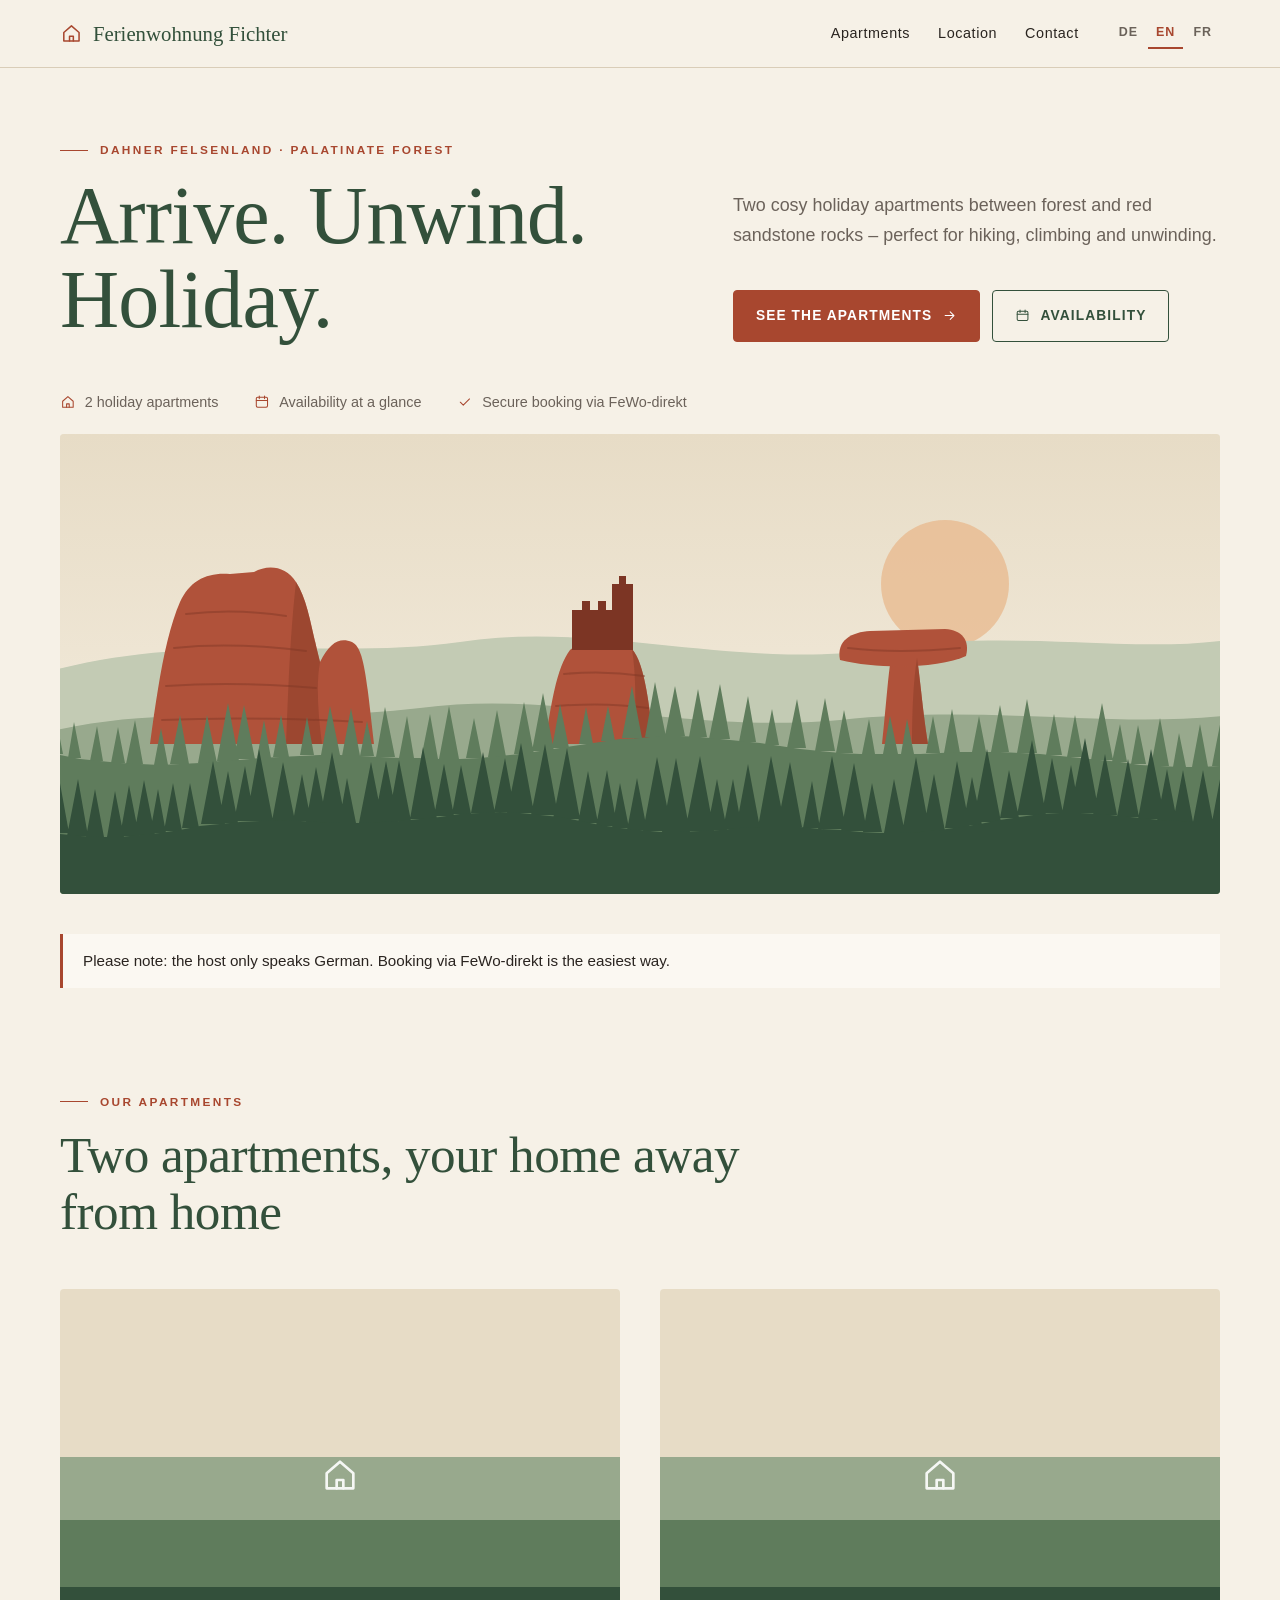
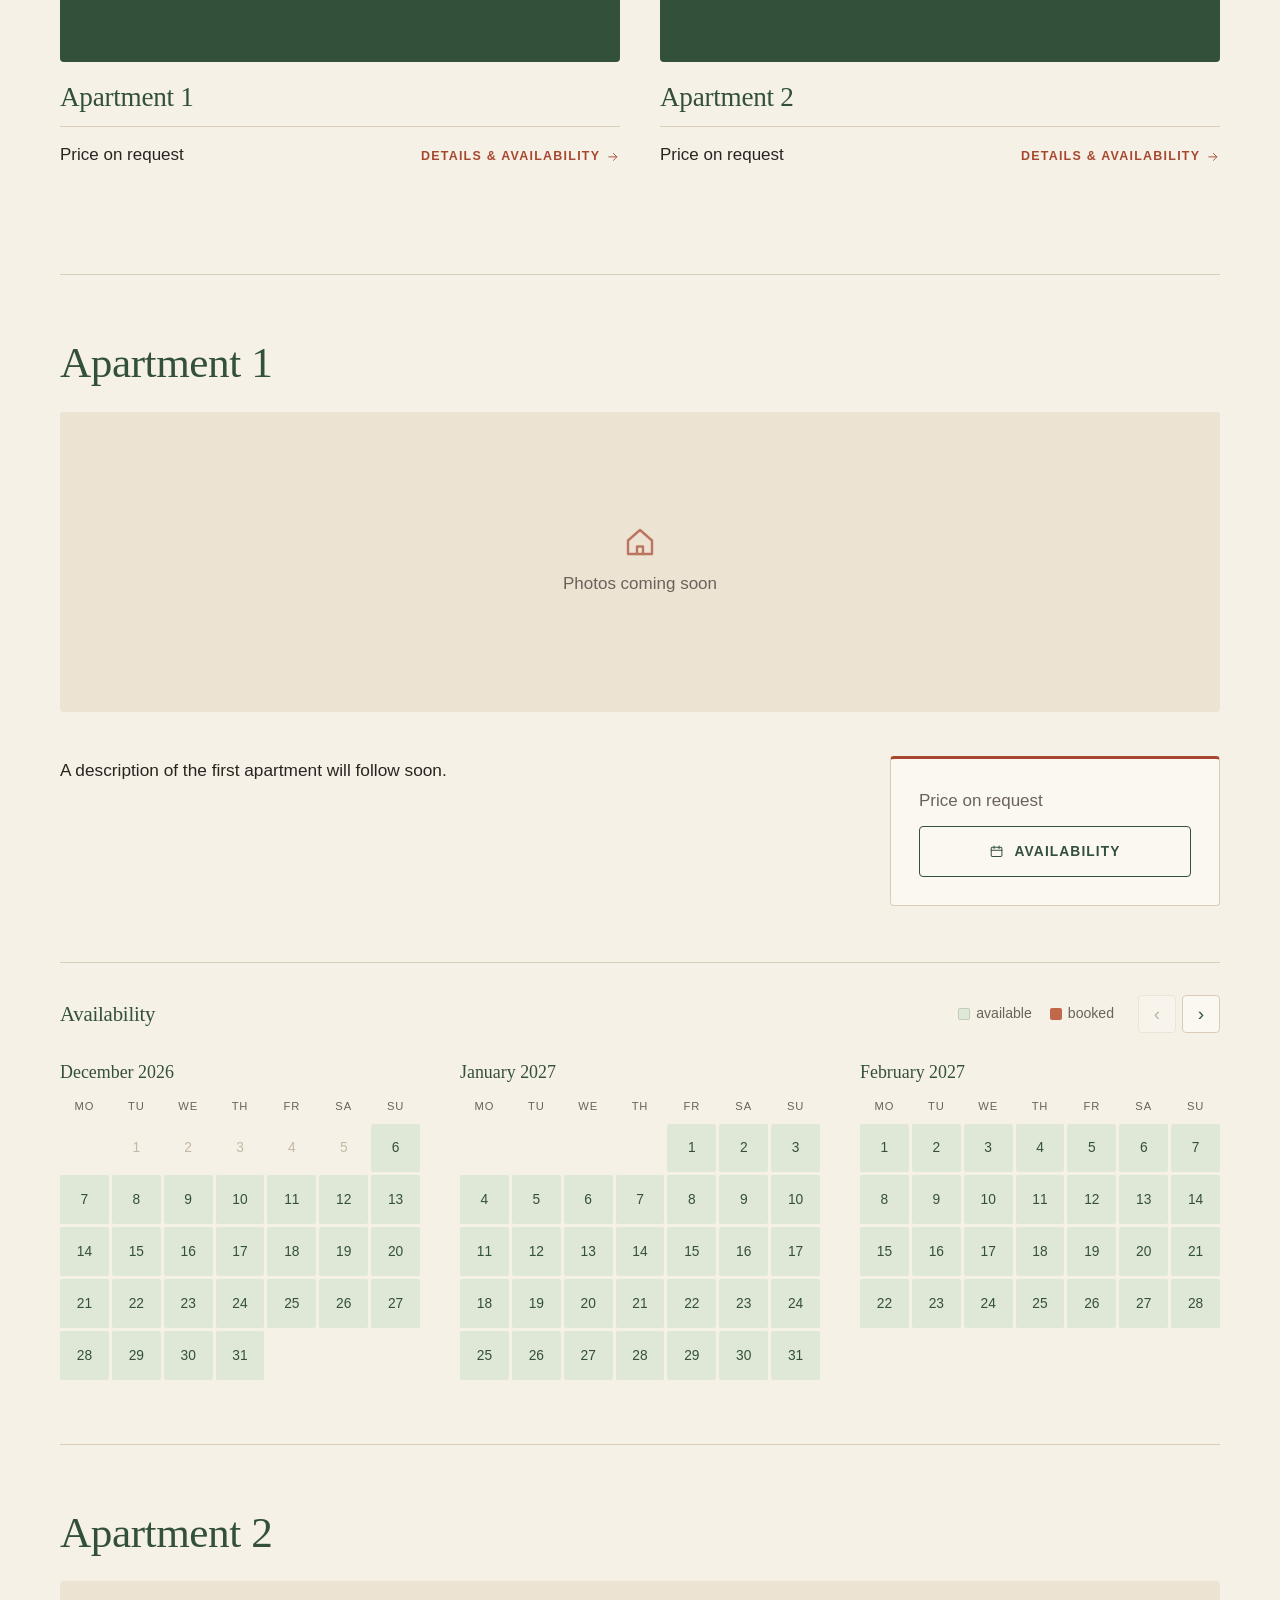
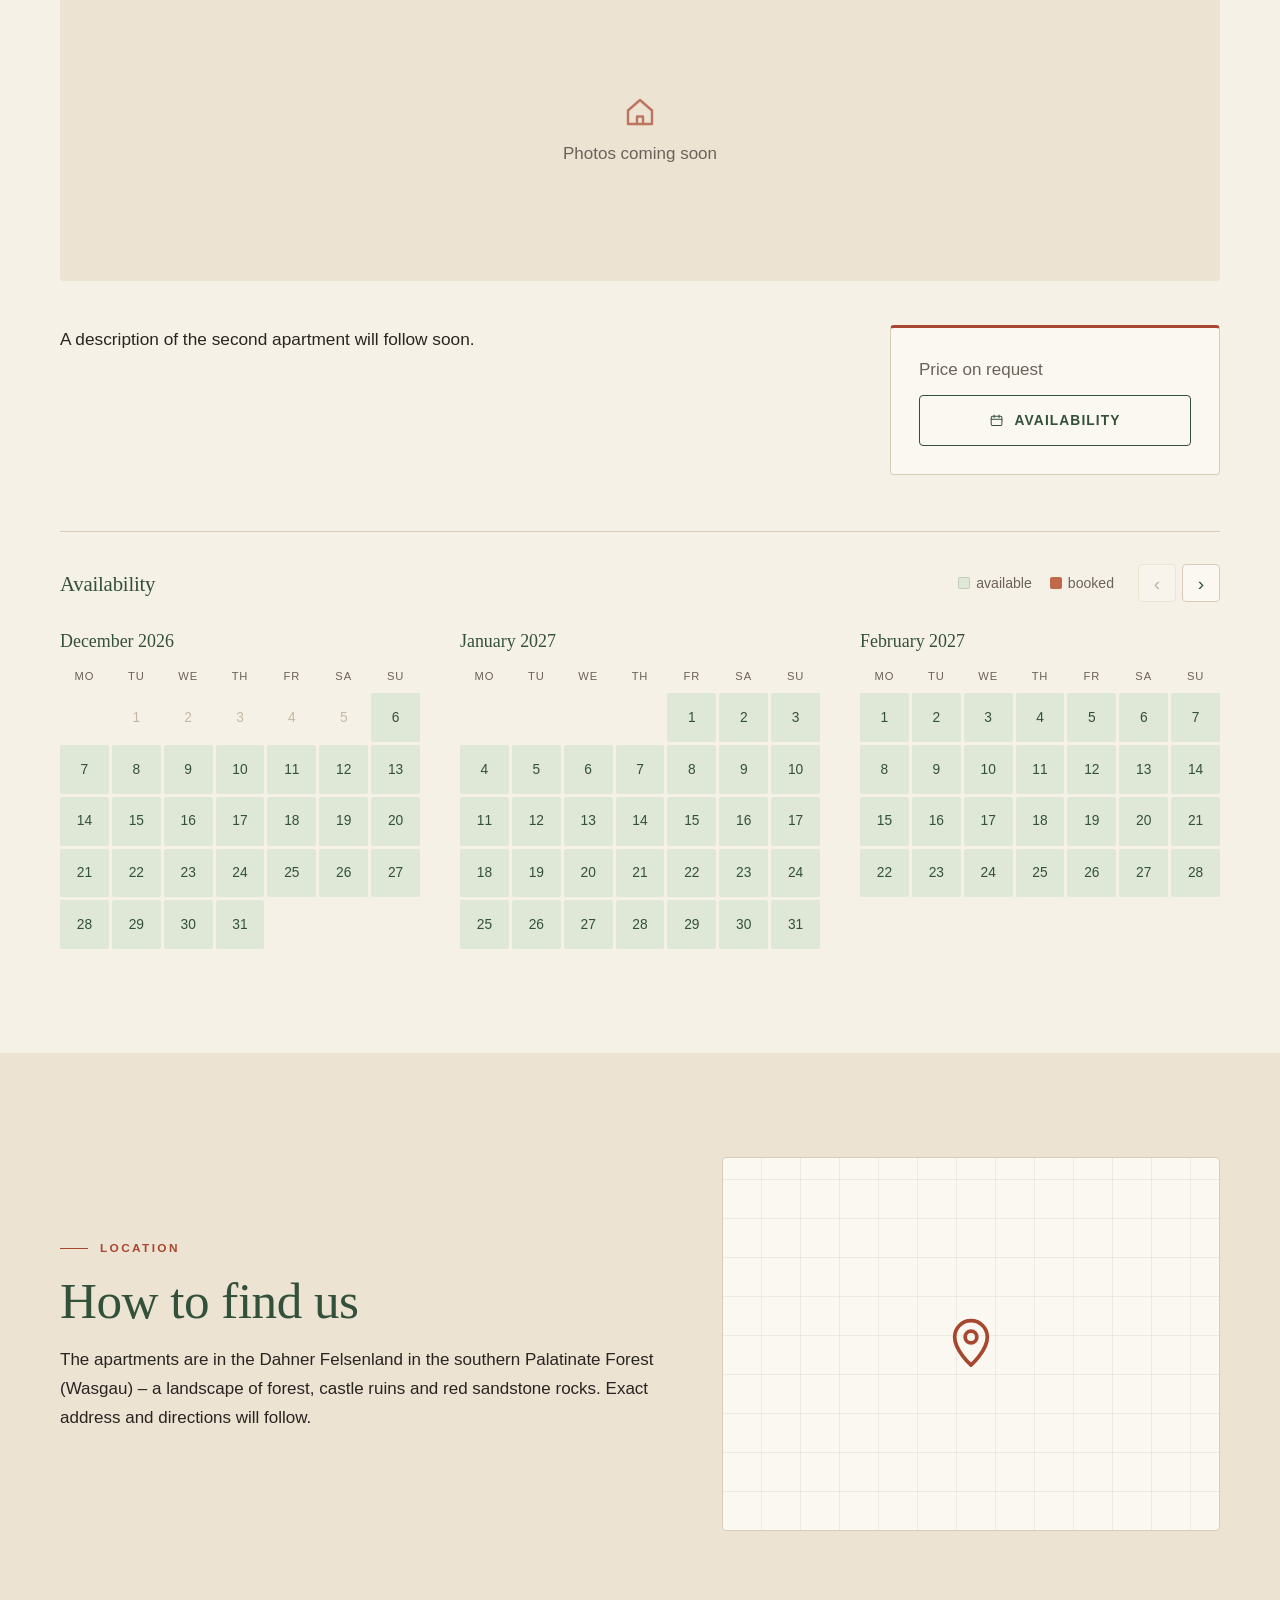
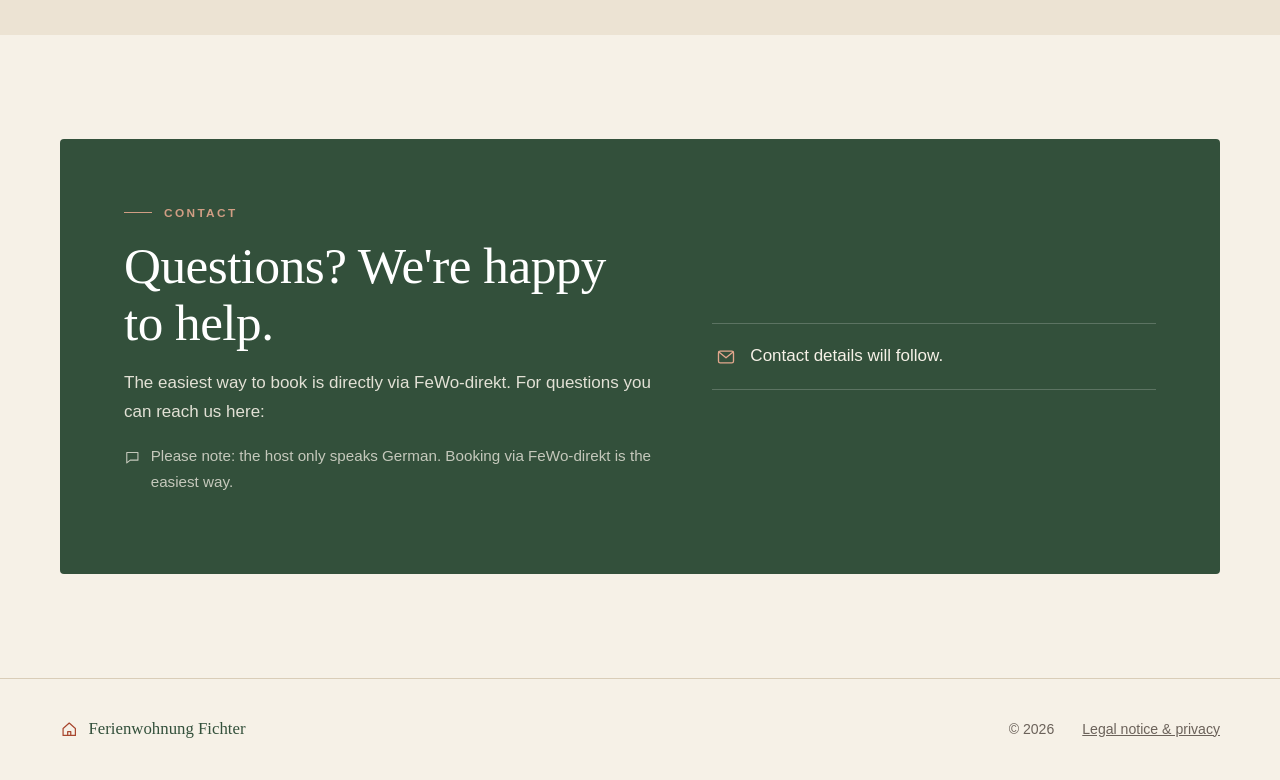
==== commit b1919eb3: "Design im Stil des Dahner Felsenlands: Sandstein, Wald, Serifenschrift, Panorama Co-Authored-By: Cla" ====
--- a/index.html
+++ b/index.html
@@ -7,7 +7,7 @@
 <meta name="description" content="Zwei Ferienwohnungen der Familie Fichter – Fotos, Ausstattung, Preise und freie Termine.">
 <meta name="theme-color" content="#fbf8f3">
 <link rel="icon" href="favicon.svg" type="image/svg+xml">
-<link rel="stylesheet" href="style.css?v=5">
+<link rel="stylesheet" href="style.css?v=6">
 </head>
 <body>
 
@@ -55,24 +55,27 @@
     </ul>
   </div>
   <div class="hero-bild">
-    <svg class="szene" viewBox="0 0 400 500" preserveAspectRatio="xMidYMid slice" aria-hidden="true">
-      <defs>
-        <linearGradient id="g-himmel" x1="0" y1="0" x2="0" y2="1"><stop offset="0" stop-color="#bfdcec"/><stop offset="1" stop-color="#f8e6cf"/></linearGradient>
-        <linearGradient id="g-meer" x1="0" y1="0" x2="0" y2="1"><stop offset="0" stop-color="#3f8fb9"/><stop offset="1" stop-color="#1d4e6b"/></linearGradient>
-      </defs>
-      <rect width="400" height="500" fill="url(#g-himmel)"/>
-      <circle cx="285" cy="215" r="62" fill="#f1b27c"/>
-      <rect y="300" width="400" height="200" fill="url(#g-meer)"/>
-      <g stroke="#fff" stroke-opacity=".45" stroke-width="3" stroke-linecap="round" fill="none">
-        <path d="M220 330h70M250 350h110M200 375h60M300 395h70M240 425h90"/>
+    <svg class="szene" viewBox="0 0 1200 460" preserveAspectRatio="xMidYMax slice" aria-hidden="true">
+      <defs><linearGradient id="g-himmel" x1="0" y1="0" x2="0" y2="1"><stop offset="0" stop-color="#e7dcc6"/><stop offset="1" stop-color="#f6efe2"/></linearGradient></defs>
+      <rect width="1200" height="460" fill="url(#g-himmel)"/>
+      <circle cx="905" cy="150" r="64" fill="#e9b98c" opacity=".75"/>
+      <path fill="#c3cbb4" d="M0 240C150 196 300 226 420 208C560 186 700 238 850 214C980 194 1100 222 1200 204V460H0Z"/>
+      <path fill="#98a98d" d="M0 300C120 268 250 290 380 274C520 256 640 300 800 286C950 270 1080 296 1200 280V460H0Z"/>
+      <g fill="#b0523a">
+        <path d="M110 310C118 250 126 200 140 168C150 146 168 138 190 140L214 138C228 130 246 132 256 148C268 166 272 198 280 228C290 208 300 203 312 208C324 214 326 240 334 310Z"/>
+        <path d="M505 310C512 262 518 232 530 216C540 206 580 205 592 215C604 229 608 262 614 310Z"/>
+        <path d="M842 310C846 272 848 242 851 224L877 224C880 242 882 272 888 310Z"/>
+        <path d="M800 226C796 206 812 198 830 197L905 195C922 196 930 206 926 222C900 234 840 236 800 226Z"/>
       </g>
-      <path d="M0 250C60 222 140 236 215 300c-50 40-120 70-215 92z" fill="#d9c2a0"/>
-      <g fill="#fff">
-        <rect x="28" y="214" width="58" height="52"/><rect x="92" y="232" width="46" height="42"/><rect x="48" y="186" width="34" height="30"/>
+      <path fill="#8f402b" d="M256 148C268 166 272 198 280 228C276 250 278 280 282 310H246C248 260 250 200 256 148ZM592 215C604 229 608 262 614 310H594C596 270 596 240 592 215ZM877 224C880 242 882 272 888 310H872C872 280 873 250 877 224Z" opacity=".6"/>
+      <g stroke="#7c3524" stroke-width="2" stroke-linecap="round" opacity=".45" fill="none">
+        <path d="M146 180q50-6 100 2M134 214q60-6 132 3M126 252q70-5 150 2M122 286q90-4 200 2M524 240q40-4 80 2M516 272q50-4 92 2M808 214q50 6 112 0"/>
       </g>
-      <g fill="#2f7ea8">
-        <path d="M47 266v-18a7 7 0 0 1 14 0v18z"/><rect x="104" y="246" width="10" height="12" rx="2"/><rect x="57" y="196" width="10" height="10" rx="2"/>
-      </g>
+      <path fill="#7c3524" d="M532 216V176h10v-9h8v9h8v-9h8v9h6V216ZM572 216V150h7v-8h7v8h7V216Z"/>
+      <path fill="#5f7c5c" d="M-28 315L-20 273L-12 315ZM-12 318L-2 268L7 318ZM5 320L14 274L23 320ZM28 324L34 288L41 324ZM50 327L57 292L63 327ZM71 329L78 293L85 329ZM86 330L95 286L103 330ZM114 331L121 294L128 331ZM130 330L140 281L149 330ZM158 329L167 281L177 329ZM177 327L188 269L199 327ZM194 325L204 271L215 325ZM217 324L224 286L231 324ZM233 323L241 281L249 323ZM260 321L267 283L274 321ZM281 321L290 272L300 321ZM302 322L311 274L320 322ZM320 322L327 287L334 322ZM336 323L345 273L355 323ZM359 324L367 282L374 324ZM381 325L390 280L398 325ZM399 325L409 272L419 325ZM426 324L434 284L442 324ZM448 323L457 276L466 323ZM474 320L484 268L494 320ZM492 317L503 259L514 317ZM512 314L520 270L529 314ZM539 310L546 273L553 310ZM561 307L568 272L575 307ZM582 304L592 252L602 304ZM605 303L615 248L626 303ZM625 302L635 252L645 302ZM649 303L658 255L667 303ZM669 305L680 250L690 305ZM699 308L708 262L716 308ZM725 311L732 275L739 311ZM747 314L757 265L766 314ZM775 317L785 264L795 317ZM796 319L804 276L813 319ZM822 320L829 285L835 320ZM843 320L850 282L858 320ZM861 320L867 285L874 320ZM886 319L893 282L900 319ZM904 319L912 275L920 319ZM932 318L939 282L946 318ZM951 318L960 271L969 318ZM977 319L987 265L997 319ZM1006 321L1014 280L1022 321ZM1027 323L1035 281L1043 323ZM1051 326L1062 269L1073 326ZM1072 328L1080 290L1087 328ZM1091 330L1098 291L1106 330ZM1111 332L1120 284L1129 332ZM1133 333L1139 299L1146 333ZM1152 333L1160 290L1168 333ZM1172 332L1183 275L1194 332ZM1199 329L1208 283L1217 329Z"/>
+      <path fill="#5f7c5c" d="M0 318L0 318L20 321L40 325L60 327L80 329L100 330L120 331L140 330L160 329L180 327L200 326L220 324L240 323L260 322L280 321L300 321L320 322L340 323L360 324L380 324L400 325L420 325L440 324L460 322L480 320L500 317L520 314L540 311L560 308L580 305L600 304L620 302L640 302L660 303L680 305L700 307L720 309L740 312L760 315L780 317L800 319L820 320L840 320L860 320L880 320L900 319L920 318L940 318L960 318L980 319L1000 320L1020 322L1040 324L1060 326L1080 328L1100 331L1120 332L1140 333L1160 333L1180 332L1200 330V460H0Z"/>
+      <path fill="#33503b" d="M-32 394L-20 328L-8 394ZM-20 396L-6 323L8 396ZM2 399L16 327L29 399ZM27 402L38 345L48 402ZM46 403L55 355L64 403ZM67 403L75 357L84 403ZM80 402L89 351L99 402ZM94 401L104 346L115 401ZM110 399L118 355L126 399ZM124 397L133 349L142 397ZM142 394L150 349L159 394ZM161 390L173 327L185 390ZM178 389L188 337L198 389ZM194 387L205 332L215 387ZM206 387L219 315L233 387ZM232 387L243 328L255 387ZM253 387L262 340L271 387ZM266 388L276 333L287 388ZM279 389L292 318L306 389ZM299 389L307 344L316 389ZM319 389L331 328L343 389ZM334 388L346 327L358 388ZM348 387L359 326L371 387ZM370 385L383 313L397 385ZM394 382L404 330L414 382ZM412 380L421 331L431 380ZM431 379L443 318L455 379ZM454 378L465 324L475 378ZM467 379L481 309L494 379ZM491 381L505 310L518 381ZM513 385L527 314L540 385ZM538 389L548 337L558 389ZM556 392L567 336L577 392ZM572 394L580 349L589 394ZM587 396L597 344L607 396ZM603 397L617 323L632 397ZM622 398L636 324L650 398ZM645 397L660 322L674 397ZM667 396L677 345L687 396ZM683 395L693 345L702 395ZM696 394L708 330L720 394ZM718 393L731 322L745 393ZM737 393L750 328L762 393ZM763 394L772 347L780 394ZM778 395L792 322L806 395ZM801 397L814 329L827 397ZM823 398L832 349L842 398ZM844 399L854 345L865 399ZM862 399L876 323L890 399ZM883 397L894 340L905 397ZM905 394L917 327L930 394ZM923 391L932 343L942 391ZM933 388L947 315L961 388ZM960 384L969 336L979 384ZM977 381L992 306L1006 381ZM1002 379L1012 324L1023 379ZM1022 379L1031 331L1040 379ZM1030 379L1045 304L1059 379ZM1053 381L1065 320L1077 381ZM1077 383L1088 325L1099 383ZM1098 385L1111 315L1125 385ZM1117 387L1127 335L1137 387ZM1133 388L1143 336L1153 388ZM1153 388L1163 336L1173 388ZM1172 388L1181 340L1190 388ZM1193 387L1204 331L1214 387Z"/>
+      <path fill="#33503b" d="M0 397L0 397L20 400L40 402L60 403L80 403L100 401L120 399L140 396L160 392L180 390L200 388L220 387L240 386L260 387L280 388L300 389L320 389L340 388L360 387L380 385L400 383L420 380L440 379L460 378L480 379L500 381L520 383L540 387L560 391L580 394L600 396L620 398L640 398L660 397L680 396L700 394L720 393L740 393L760 393L780 395L800 396L820 398L840 399L860 399L880 398L900 396L920 393L940 390L960 386L980 383L1000 380L1020 379L1040 379L1060 380L1080 382L1100 384L1120 386L1140 387L1160 388L1180 388L1200 387V460H0Z"/>
     </svg>
   </div>
 </section>
@@ -161,7 +164,7 @@
   </article>
 </template>
 
-<script src="daten.js?v=5"></script>
-<script src="app.js?v=5"></script>
+<script src="daten.js?v=6"></script>
+<script src="app.js?v=6"></script>
 </body>
 </html>
--- a/style.css
+++ b/style.css
@@ -1,101 +1,103 @@
+/* Farben aus dem Dahner Felsenland: roter Buntsandstein, dunkler Pfälzerwald, helles Papier. */
 :root {
-  --text: #1f2a33;
-  --leise: #5f6b73;
-  --grund: #fbf8f3;
-  --ton: #f3ebdf;
-  --karte: #ffffff;
-  --meer: #1d4e6b;
-  --himmel: #2f7ea8;
-  --terra: #c8653f;
-  --terra-2: #b0532f;
-  --belegt: #e07a5f;
-  --frei: #deedf5;
-  --linie: #e9e0d2;
-  --schatten: 0 1px 2px rgba(31,42,51,.05), 0 10px 30px rgba(31,42,51,.08);
-  --rund: 18px;
-  --serif: ui-serif, "New York", "Iowan Old Style", Georgia, serif;
-  --sans: ui-sans-serif, -apple-system, BlinkMacSystemFont, "Segoe UI", Roboto, sans-serif;
+  --text: #2a2420;
+  --leise: #6b625a;
+  --grund: #f6f1e7;
+  --ton: #ece3d3;
+  --karte: #fbf8f2;
+  --wald: #33503b;
+  --wald-2: #4d6b4f;
+  --fels: #a8472f;
+  --fels-2: #8a3a25;
+  --belegt: #c0684a;
+  --frei: #dfe7d6;
+  --linie: #d9cdb8;
+  --rund: 4px;
+  --serif: "Iowan Old Style", "Palatino Linotype", Palatino, "Book Antiqua", Georgia, serif;
+  --sans: "Avenir Next", Avenir, "Gill Sans", "Trebuchet MS", ui-sans-serif, sans-serif;
   --breite: 1160px;
   --rand: max(20px, calc((100% - var(--breite)) / 2));
 }
 * { box-sizing: border-box; }
 [hidden] { display: none !important; }
 html { scroll-behavior: smooth; scroll-padding-top: 80px; }
-body { margin: 0; font: 17px/1.65 var(--sans); color: var(--text); background: var(--grund); -webkit-font-smoothing: antialiased; }
-h1, h2, h3 { font-family: var(--serif); font-weight: 600; letter-spacing: -.02em; line-height: 1.1; color: var(--meer); }
-a { color: var(--himmel); }
-.ic { width: 1.15em; height: 1.15em; flex: none; fill: none; stroke: currentColor; stroke-width: 1.8; stroke-linecap: round; stroke-linejoin: round; }
-.kicker { margin: 0 0 10px; font-size: .78rem; font-weight: 700; letter-spacing: .16em; text-transform: uppercase; color: var(--terra); }
+body { margin: 0; font: 17px/1.7 var(--sans); color: var(--text); background: var(--grund); -webkit-font-smoothing: antialiased; }
+h1, h2, h3, h4 { font-family: var(--serif); font-weight: 500; letter-spacing: -.01em; line-height: 1.12; color: var(--wald); }
+a { color: var(--fels); }
+.ic { width: 1.1em; height: 1.1em; flex: none; fill: none; stroke: currentColor; stroke-width: 1.6; stroke-linecap: round; stroke-linejoin: round; }
+.kicker { display: flex; align-items: center; gap: 12px; margin: 0 0 14px; font-size: .74rem; font-weight: 600; letter-spacing: .2em; text-transform: uppercase; color: var(--fels); }
+.kicker::before { content: ""; width: 28px; height: 1px; background: currentColor; }
 .mit-ic { display: flex; gap: 10px; align-items: flex-start; }
-.mit-ic .ic { margin-top: .3em; }
+.mit-ic .ic { margin-top: .35em; }
 
 /* ---------- Kopf ---------- */
-.top { position: sticky; top: 0; z-index: 10; display: flex; align-items: center; gap: 28px; padding: 14px var(--rand); background: rgba(251,248,243,.9); backdrop-filter: saturate(1.5) blur(14px); -webkit-backdrop-filter: saturate(1.5) blur(14px); border-bottom: 1px solid var(--linie); }
-.logo { display: inline-flex; align-items: center; gap: 9px; font-family: var(--serif); font-size: 1.25rem; font-weight: 600; color: var(--meer); text-decoration: none; margin-right: auto; }
-.logo .ic { color: var(--terra); }
-.menu { display: flex; gap: 26px; }
-.menu a { color: var(--text); text-decoration: none; font-size: .95rem; }
-.menu a:hover { color: var(--terra); }
-.sprachen { display: flex; padding: 3px; border-radius: 999px; background: var(--ton); }
-.sprachen button { font: inherit; font-size: .78rem; font-weight: 600; padding: 5px 11px; border: 0; border-radius: 999px; background: none; color: var(--leise); cursor: pointer; }
-.sprachen button[aria-pressed="true"] { background: var(--meer); color: #fff; }
+.top { position: sticky; top: 0; z-index: 10; display: flex; align-items: center; gap: 32px; padding: 16px var(--rand); background: rgba(246,241,231,.93); backdrop-filter: blur(10px); -webkit-backdrop-filter: blur(10px); border-bottom: 1px solid var(--linie); }
+.logo { display: inline-flex; align-items: center; gap: 10px; font-family: var(--serif); font-size: 1.3rem; color: var(--wald); text-decoration: none; margin-right: auto; }
+.logo .ic { color: var(--fels); }
+.menu { display: flex; gap: 28px; }
+.menu a { color: var(--text); text-decoration: none; font-size: .9rem; letter-spacing: .04em; }
+.menu a:hover { color: var(--fels); }
+.sprachen { display: flex; gap: 2px; }
+.sprachen button { font: inherit; font-size: .78rem; font-weight: 600; letter-spacing: .08em; padding: 4px 8px; border: 0; border-bottom: 2px solid transparent; background: none; color: var(--leise); cursor: pointer; }
+.sprachen button[aria-pressed="true"] { color: var(--fels); border-color: var(--fels); }
 
 /* ---------- Titel ---------- */
-.hero { display: grid; grid-template-columns: 1.1fr 1fr; gap: 64px; align-items: center; padding: 64px var(--rand) 88px; }
-.hero-inhalt { animation: hoch .8s ease both; }
-.hero h1 { font-size: clamp(2.6rem, 6vw, 4.6rem); margin: 0 0 20px; }
-.hero-text { font-size: clamp(1.05rem, 1.8vw, 1.25rem); color: var(--leise); max-width: 30em; margin: 0 0 32px; }
-.hero-knoepfe { display: flex; flex-wrap: wrap; gap: 12px; }
-.fakten { display: flex; flex-wrap: wrap; gap: 10px 26px; list-style: none; padding: 30px 0 0; margin: 36px 0 0; border-top: 1px solid var(--linie); font-size: .93rem; color: var(--leise); }
-.fakten li { display: flex; align-items: center; gap: 8px; }
-.fakten .ic { color: var(--himmel); }
-/* Bogen wie ein mediterranes Fenster */
-.hero-bild { position: relative; aspect-ratio: 4 / 5; max-height: 640px; justify-self: end; width: 100%; max-width: 480px; border-radius: 999px 999px 24px 24px; overflow: hidden; background: var(--ton) center / cover; box-shadow: 0 30px 60px -20px rgba(29,78,107,.35); animation: hoch .9s .1s ease both; }
-.hero-bild::after { content: ""; position: absolute; inset: 14px; border: 1.5px solid rgba(255,255,255,.55); border-radius: inherit; pointer-events: none; }
+.hero { padding: 72px var(--rand) 0; }
+.hero-inhalt { display: grid; grid-template-columns: 1.25fr 1fr; grid-template-areas: "k k" "h t" "h b" "f f"; column-gap: 64px; align-items: end; animation: hoch .8s ease both; }
+.hero .kicker { grid-area: k; }
+.hero h1 { grid-area: h; font-size: clamp(2.8rem, 6.4vw, 5.2rem); line-height: 1.02; margin: 0; }
+.hero-text { grid-area: t; font-size: 1.12rem; color: var(--leise); margin: 0 0 24px; }
+.hero-knoepfe { grid-area: b; display: flex; flex-wrap: wrap; gap: 12px; }
+.fakten { grid-area: f; display: flex; flex-wrap: wrap; gap: 10px 36px; list-style: none; padding: 0; margin: 48px 0 20px; font-size: .9rem; color: var(--leise); }
+.fakten li { display: flex; align-items: center; gap: 9px; }
+.fakten .ic { color: var(--fels); }
+.hero-bild { position: relative; height: clamp(260px, 38vw, 460px); border-radius: var(--rund); overflow: hidden; background: var(--ton) center / cover; animation: hoch .9s .1s ease both; }
 .szene { display: block; width: 100%; height: 100%; }
 .hero-bild.mit-foto .szene { display: none; }
-@keyframes hoch { from { opacity: 0; transform: translateY(16px); } }
+@keyframes hoch { from { opacity: 0; transform: translateY(14px); } }
 
 /* ---------- Knöpfe ---------- */
-.knopf { display: inline-flex; align-items: center; justify-content: center; gap: 10px; padding: 14px 24px; border-radius: 999px; font-weight: 600; font-size: .98rem; text-decoration: none; background: var(--terra); color: #fff; border: 1.5px solid transparent; transition: transform .15s, background .2s, box-shadow .2s, border-color .2s; cursor: pointer; }
-.knopf:hover { transform: translateY(-1px); background: var(--terra-2); box-shadow: 0 10px 22px -8px rgba(200,101,63,.55); }
-.knopf.rand { background: none; color: var(--meer); border-color: rgba(29,78,107,.25); }
-.knopf.rand:hover { border-color: var(--meer); box-shadow: none; }
-
-.hinweis-sprache { max-width: var(--breite); margin: 0 auto; padding: 14px 20px; border-radius: 14px; background: #fbe9dd; color: #8a3f22; text-align: center; font-size: .95rem; }
+.knopf { display: inline-flex; align-items: center; justify-content: center; gap: 10px; padding: 13px 22px; border-radius: var(--rund); font-weight: 600; font-size: .86rem; letter-spacing: .08em; text-transform: uppercase; text-decoration: none; background: var(--fels); color: #fff; border: 1px solid var(--fels); transition: background .2s, color .2s, border-color .2s; cursor: pointer; }
+.knopf:hover { background: var(--fels-2); border-color: var(--fels-2); }
+.knopf.rand { background: none; color: var(--wald); border-color: var(--wald); }
+.knopf.rand:hover { background: var(--wald); color: #fff; }
+
+.hinweis-sprache { max-width: var(--breite); margin: 40px auto 0; padding: 14px 20px; border-left: 3px solid var(--fels); background: var(--karte); color: var(--text); font-size: .95rem; }
 .hinweis-klein { color: var(--leise); font-size: .95rem; }
 
 /* ---------- Bereiche ---------- */
-.bereich { padding: 96px var(--rand); }
+.bereich { padding: 104px var(--rand); }
 .bereich.ton { background: var(--ton); }
-.bereich-kopf { max-width: 640px; margin-bottom: 44px; }
-.bereich h2 { font-size: clamp(2rem, 4vw, 2.8rem); margin: 0 0 16px; }
+.bereich-kopf { max-width: 680px; margin-bottom: 48px; }
+.bereich h2 { font-size: clamp(2.1rem, 4.2vw, 3.2rem); margin: 0 0 16px; }
 
 /* ---------- Übersicht: zwei Karten nebeneinander ---------- */
-.uebersicht { display: grid; grid-template-columns: repeat(auto-fit, minmax(300px, 1fr)); gap: 28px; margin-bottom: 96px; }
-.karte-w { display: flex; flex-direction: column; border-radius: var(--rund); background: var(--karte); box-shadow: var(--schatten); overflow: hidden; color: inherit; text-decoration: none; transition: transform .2s, box-shadow .2s; }
-.karte-w:hover { transform: translateY(-4px); box-shadow: 0 2px 4px rgba(31,42,51,.05), 0 22px 44px rgba(31,42,51,.12); }
-.karte-bild { aspect-ratio: 16 / 10; background: center / cover; display: flex; align-items: center; justify-content: center; color: var(--himmel); }
-.karte-bild.leer { background: linear-gradient(180deg, #cfe5f1 0%, #f6e7d4 58%, #3f8fb9 58%, #2a6a90 100%); }
-.karte-bild.leer .ic { width: 44px; height: 44px; color: #fff; }
-.karte-text { display: flex; flex-direction: column; gap: 8px; padding: 22px 24px 24px; }
-.karte-text h3 { margin: 0; font-size: 1.55rem; }
+.uebersicht { display: grid; grid-template-columns: repeat(auto-fit, minmax(300px, 1fr)); gap: 40px; margin-bottom: 104px; }
+.karte-w { display: flex; flex-direction: column; color: inherit; text-decoration: none; }
+.karte-bild { aspect-ratio: 3 / 2; border-radius: var(--rund); background: center / cover; display: flex; align-items: center; justify-content: center; overflow: hidden; transition: filter .3s; }
+.karte-w:hover .karte-bild { filter: brightness(1.06); }
+.karte-bild.leer { background: linear-gradient(180deg, #e7dcc6 0 45%, #98a98d 45% 62%, #5f7c5c 62% 80%, #33503b 80%); }
+.karte-bild.leer .ic { width: 40px; height: 40px; color: #fff; opacity: .9; }
+.karte-text { display: flex; flex-direction: column; gap: 6px; padding: 20px 0 0; }
+.karte-text h3 { margin: 0; font-size: 1.7rem; }
+.karte-w:hover h3 { color: var(--fels); }
 .karte-text .klein { margin: 0; color: var(--leise); font-size: .93rem; }
-.karte-fuss { display: flex; flex-wrap: wrap; align-items: center; justify-content: space-between; gap: 12px; margin-top: 10px; padding-top: 16px; border-top: 1px solid var(--linie); }
-.karte-fuss strong { font-family: var(--serif); font-size: 1.35rem; color: var(--text); }
+.karte-text .klein:empty { display: none; }
+.karte-fuss { display: flex; flex-wrap: wrap; align-items: baseline; justify-content: space-between; gap: 8px 12px; margin-top: 8px; padding-top: 14px; border-top: 1px solid var(--linie); }
+.karte-fuss strong { font-family: var(--serif); font-size: 1.35rem; font-weight: 500; color: var(--text); }
 .karte-fuss span { color: var(--leise); font-size: .9rem; }
-.karte-fuss .mehr-link { white-space: nowrap; display: inline-flex; align-items: center; gap: 6px; color: var(--terra); font-weight: 600; font-size: .93rem; }
+.karte-fuss .mehr-link { white-space: nowrap; display: inline-flex; align-items: center; gap: 6px; color: var(--fels); font-weight: 600; font-size: .78rem; letter-spacing: .1em; text-transform: uppercase; }
 
 /* ---------- Wohnung ---------- */
-.wohnung { padding: 56px 0 0; margin-top: 56px; border-top: 1px solid var(--linie); }
+.wohnung { padding: 64px 0 0; margin-top: 64px; border-top: 1px solid var(--linie); }
 .wohnung:first-child { margin-top: 0; }
-.wohnung-kopf { display: flex; flex-wrap: wrap; align-items: baseline; justify-content: space-between; gap: 12px 24px; margin-bottom: 22px; }
-.wohnung-kopf h3 { font-size: clamp(1.8rem, 3vw, 2.4rem); margin: 0; }
-.eckdaten { display: flex; flex-wrap: wrap; gap: 8px; list-style: none; padding: 0; margin: 0; }
-.eckdaten li { display: inline-flex; align-items: center; gap: 7px; padding: 7px 14px; border-radius: 999px; background: var(--karte); border: 1px solid var(--linie); font-size: .9rem; }
-.eckdaten .ic { color: var(--himmel); }
-
-.fotos { display: grid; grid-template-columns: 2fr 1fr 1fr; grid-template-rows: 220px 220px; gap: 10px; border-radius: var(--rund); overflow: hidden; }
+.wohnung-kopf { display: flex; flex-wrap: wrap; align-items: baseline; justify-content: space-between; gap: 12px 24px; margin-bottom: 24px; }
+.wohnung-kopf h3 { font-size: clamp(2rem, 3.4vw, 2.7rem); margin: 0; }
+.eckdaten { display: flex; flex-wrap: wrap; gap: 6px 22px; list-style: none; padding: 0; margin: 0; color: var(--leise); font-size: .92rem; }
+.eckdaten li { display: inline-flex; align-items: center; gap: 7px; }
+.eckdaten .ic { color: var(--fels); }
+
+.fotos { display: grid; grid-template-columns: 2fr 1fr 1fr; grid-template-rows: 220px 220px; gap: 8px; border-radius: var(--rund); overflow: hidden; }
 .fotos button { position: relative; padding: 0; border: 0; overflow: hidden; cursor: zoom-in; background: var(--ton); }
 .fotos button.gross { grid-row: span 2; }
 .fotos[data-anzahl="1"] { grid-template-columns: 1fr; }
@@ -103,75 +105,74 @@
 .fotos[data-anzahl="2"] button:not(.gross) { grid-row: span 2; }
 .fotos[data-anzahl="3"] { grid-template-columns: 2fr 1fr; }
 .fotos[data-anzahl="4"] button:last-child { grid-column: span 2; }
-.fotos img { width: 100%; height: 100%; object-fit: cover; display: block; transition: transform .5s ease; }
-.fotos button:hover img { transform: scale(1.04); }
-.fotos .mehr { position: absolute; right: 14px; bottom: 14px; padding: 7px 14px; border-radius: 999px; background: rgba(255,255,255,.92); color: var(--text); font-size: .88rem; font-weight: 600; }
-.fotos.leer { display: flex; flex-direction: column; align-items: center; justify-content: center; gap: 10px; height: 320px; color: var(--leise); background: var(--ton); border: 1.5px dashed #dccdb6; }
-.fotos.leer .ic { width: 40px; height: 40px; color: var(--terra); opacity: .7; }
-
-.wohnung-inhalt { display: grid; grid-template-columns: 1fr 340px; gap: 56px; margin-top: 40px; align-items: start; }
-.beschreibung .text { font-size: 1.08rem; margin: 0 0 30px; white-space: pre-line; }
-.beschreibung h4 { margin: 0 0 14px; font-size: 1.05rem; color: var(--meer); }
-.ausstattung { display: grid; grid-template-columns: repeat(2, 1fr); gap: 10px 24px; list-style: none; padding: 0; margin: 0; }
-.ausstattung li { display: flex; align-items: center; gap: 10px; }
-.ausstattung .ic { width: 26px; height: 26px; padding: 5px; border-radius: 50%; background: var(--frei); color: var(--meer); }
-
-.buchung { position: sticky; top: 96px; display: flex; flex-direction: column; gap: 10px; padding: 28px; border-radius: var(--rund); background: var(--karte); box-shadow: var(--schatten); border-top: 4px solid var(--terra); }
+.fotos img { width: 100%; height: 100%; object-fit: cover; display: block; transition: transform .6s ease; }
+.fotos button:hover img { transform: scale(1.03); }
+.fotos .mehr { position: absolute; right: 12px; bottom: 12px; padding: 5px 12px; border-radius: var(--rund); background: rgba(251,248,242,.92); color: var(--text); font-size: .82rem; font-weight: 600; }
+.fotos.leer { display: flex; flex-direction: column; align-items: center; justify-content: center; gap: 10px; height: 300px; color: var(--leise); background: var(--ton); }
+.fotos.leer .ic { width: 36px; height: 36px; color: var(--fels); opacity: .7; }
+
+.wohnung-inhalt { display: grid; grid-template-columns: 1fr 330px; gap: 64px; margin-top: 44px; align-items: start; }
+.beschreibung .text { font-size: 1.08rem; margin: 0 0 32px; white-space: pre-line; }
+.beschreibung h4 { margin: 0 0 14px; font-size: 1.3rem; }
+.ausstattung { display: grid; grid-template-columns: repeat(2, 1fr); gap: 0 32px; list-style: none; padding: 0; margin: 0; }
+.ausstattung li { display: flex; align-items: center; gap: 10px; padding: 9px 0; border-bottom: 1px solid var(--linie); }
+.ausstattung .ic { color: var(--wald-2); }
+
+.buchung { position: sticky; top: 100px; display: flex; flex-direction: column; gap: 10px; padding: 28px; background: var(--karte); border: 1px solid var(--linie); border-top: 3px solid var(--fels); border-radius: var(--rund); }
 .preis { margin: 0; display: flex; align-items: baseline; gap: 6px; flex-wrap: wrap; color: var(--leise); }
-.preis-betrag { font-family: var(--serif); font-size: 2.3rem; color: var(--meer); letter-spacing: -.02em; }
+.preis-betrag { font-family: var(--serif); font-weight: 500; font-size: 2.4rem; color: var(--wald); }
 .mindest { margin: 0 0 8px; color: var(--leise); font-size: .92rem; }
 .mindest:empty { display: none; }
 
 /* ---------- Kalender ---------- */
-.kalender-box { margin-top: 48px; padding: 28px; border-radius: var(--rund); background: var(--ton); }
+.kalender-box { margin-top: 56px; padding-top: 32px; border-top: 1px solid var(--linie); }
 .kalender-kopf { display: flex; flex-wrap: wrap; align-items: center; gap: 12px 24px; }
-.kalender-kopf h4 { margin: 0; font-size: 1.05rem; margin-right: auto; color: var(--meer); }
-.kalender-nav { display: flex; gap: 8px; }
-.kalender-nav button { font: inherit; font-size: 1.3rem; line-height: 1; width: 40px; height: 40px; border: 0; border-radius: 50%; background: #fff; color: var(--meer); cursor: pointer; box-shadow: 0 1px 3px rgba(0,0,0,.08); }
-.kalender-nav button:hover:not(:disabled) { background: var(--meer); color: #fff; }
+.kalender-kopf h4 { margin: 0; font-size: 1.3rem; margin-right: auto; }
+.kalender-nav { display: flex; gap: 6px; }
+.kalender-nav button { font: inherit; font-size: 1.2rem; line-height: 1; width: 38px; height: 38px; border: 1px solid var(--linie); border-radius: var(--rund); background: var(--karte); color: var(--wald); cursor: pointer; }
+.kalender-nav button:hover:not(:disabled) { background: var(--wald); border-color: var(--wald); color: #fff; }
 .kalender-nav button:disabled { opacity: .35; cursor: default; }
-.kalender { display: grid; grid-template-columns: repeat(3, 1fr); gap: 24px; margin-top: 22px; }
-.monat { padding: 18px; border-radius: 14px; background: #fff; }
-.monat-name { margin: 0 0 10px; font-weight: 600; text-transform: capitalize; color: var(--meer); }
-.tage { display: grid; grid-template-columns: repeat(7, 1fr); gap: 4px; text-align: center; font-size: .86rem; }
-.wtag { color: var(--leise); font-size: .72rem; text-transform: uppercase; letter-spacing: .05em; padding-bottom: 4px; }
-.tag { aspect-ratio: 1; display: flex; align-items: center; justify-content: center; border-radius: 50%; }
-.tag.frei { background: var(--frei); color: var(--meer); font-weight: 500; }
+.kalender { display: grid; grid-template-columns: repeat(3, 1fr); gap: 40px; margin-top: 24px; }
+.monat-name { margin: 0 0 10px; font-family: var(--serif); font-size: 1.12rem; color: var(--wald); text-transform: capitalize; }
+.tage { display: grid; grid-template-columns: repeat(7, 1fr); gap: 3px; text-align: center; font-size: .86rem; }
+.wtag { color: var(--leise); font-size: .7rem; text-transform: uppercase; letter-spacing: .08em; padding-bottom: 4px; }
+.tag { aspect-ratio: 1; display: flex; align-items: center; justify-content: center; border-radius: 2px; }
+.tag.frei { background: var(--frei); color: var(--wald); }
 .tag.belegt { background: var(--belegt); color: #fff; }
-.tag.vorbei { color: #c9c2b6; }
+.tag.vorbei { color: #c4b9a6; }
 .legende { display: flex; align-items: center; gap: 6px; margin: 0; font-size: .88rem; color: var(--leise); }
-.punkt { width: 12px; height: 12px; border-radius: 50%; margin-left: 10px; }
+.punkt { width: 12px; height: 12px; border-radius: 2px; margin-left: 12px; }
 .punkt:first-child { margin-left: 0; }
-.punkt.frei { background: var(--frei); border: 1px solid #b9d6e6; }
+.punkt.frei { background: var(--frei); border: 1px solid #c2cfb6; }
 .punkt.belegt { background: var(--belegt); }
 
 /* ---------- Lage & Kontakt ---------- */
-.lage { display: grid; grid-template-columns: 1.2fr 1fr; gap: 56px; align-items: center; }
+.lage { display: grid; grid-template-columns: 1.2fr 1fr; gap: 64px; align-items: center; }
 .lage p { max-width: 36em; }
-.lage-bild { display: flex; align-items: center; justify-content: center; aspect-ratio: 4 / 3; border-radius: 999px 999px 18px 18px; color: var(--terra);
-  background: repeating-linear-gradient(0deg, transparent 0 38px, rgba(29,78,107,.07) 38px 39px), repeating-linear-gradient(90deg, transparent 0 38px, rgba(29,78,107,.07) 38px 39px), #fff; }
-.lage-bild .ic { width: 64px; height: 64px; }
-.kontakt-karte { display: grid; grid-template-columns: 1.2fr 1fr; gap: 48px; align-items: center; padding: 56px; border-radius: 28px; color: #fff; background: radial-gradient(60% 90% at 100% 0%, rgba(241,178,124,.35), transparent 60%), linear-gradient(150deg, #2a6a90, var(--meer)); }
+.lage-bild { display: flex; align-items: center; justify-content: center; aspect-ratio: 4 / 3; border-radius: var(--rund); color: var(--fels);
+  background: repeating-linear-gradient(0deg, transparent 0 38px, rgba(51,80,59,.08) 38px 39px), repeating-linear-gradient(90deg, transparent 0 38px, rgba(51,80,59,.08) 38px 39px), var(--karte); border: 1px solid var(--linie); }
+.lage-bild .ic { width: 56px; height: 56px; }
+.kontakt-karte { display: grid; grid-template-columns: 1.2fr 1fr; gap: 56px; align-items: center; padding: 64px; border-radius: var(--rund); color: #f6f1e7; background: var(--wald); }
 .kontakt-karte h2 { color: #fff; }
-.kontakt-karte .kicker { color: #f6c9a4; }
-.kontakt-karte p { opacity: .92; }
-.kontakt-karte .hinweis-klein { color: #fff; opacity: .78; }
-.kontakt { display: flex; flex-direction: column; gap: 10px; list-style: none; padding: 0; margin: 0; }
-.kontakt li { display: flex; align-items: center; gap: 12px; padding: 16px 20px; border-radius: 14px; background: rgba(255,255,255,.12); }
+.kontakt-karte .kicker { color: #e3a78d; }
+.kontakt-karte p { opacity: .9; }
+.kontakt-karte .hinweis-klein { color: #f6f1e7; opacity: .75; }
+.kontakt { display: flex; flex-direction: column; list-style: none; padding: 0; margin: 0; border-top: 1px solid rgba(255,255,255,.2); }
+.kontakt li { display: flex; align-items: center; gap: 14px; padding: 18px 4px; border-bottom: 1px solid rgba(255,255,255,.2); }
 .kontakt a { color: #fff; text-decoration: none; font-weight: 600; }
-.kontakt .ic { width: 22px; height: 22px; }
+.kontakt .ic { width: 20px; height: 20px; color: #e3a78d; }
 
 /* ---------- Fuß ---------- */
-.fuss { display: flex; flex-wrap: wrap; align-items: center; gap: 12px 28px; padding: 36px var(--rand); border-top: 1px solid var(--linie); color: var(--leise); font-size: .9rem; }
-.fuss .logo { font-size: 1rem; }
+.fuss { display: flex; flex-wrap: wrap; align-items: center; gap: 12px 28px; padding: 36px var(--rand); border-top: 1px solid var(--linie); color: var(--leise); font-size: .88rem; }
+.fuss .logo { font-size: 1.05rem; }
 .fuss a { color: var(--leise); }
 
 /* ---------- Galerie ---------- */
-#galerie { width: 100vw; height: 100vh; max-width: none; max-height: none; margin: 0; padding: 0; border: 0; background: rgba(10,22,30,.95); }
+#galerie { width: 100vw; height: 100vh; max-width: none; max-height: none; margin: 0; padding: 0; border: 0; background: rgba(24,30,24,.96); }
 #galerie[open] { display: flex; align-items: center; justify-content: center; }
-#galerie img { max-width: 90vw; max-height: 86vh; object-fit: contain; border-radius: 8px; }
-#galerie button { position: absolute; display: flex; align-items: center; justify-content: center; width: 52px; height: 52px; border: 0; border-radius: 50%; background: rgba(255,255,255,.12); color: #fff; font-size: 1.8rem; cursor: pointer; }
-#galerie button:hover { background: rgba(255,255,255,.25); }
+#galerie img { max-width: 90vw; max-height: 86vh; object-fit: contain; }
+#galerie button { position: absolute; display: flex; align-items: center; justify-content: center; width: 50px; height: 50px; border: 0; border-radius: var(--rund); background: rgba(255,255,255,.1); color: #fff; font-size: 1.8rem; cursor: pointer; }
+#galerie button:hover { background: rgba(255,255,255,.22); }
 #galerie .zu { top: 16px; right: 16px; }
 #galerie .links { left: 16px; }
 #galerie .rechts { right: 16px; }
@@ -179,38 +180,35 @@
 
 /* ---------- Kleine Bildschirme ---------- */
 @media (max-width: 1000px) {
-  .hero { gap: 40px; }
+  .hero-inhalt { grid-template-columns: 1fr; grid-template-areas: "k" "h" "t" "b" "f"; }
+  .hero h1 { margin-bottom: 22px; }
   .kalender { grid-template-columns: repeat(2, 1fr); }
-  .wohnung-inhalt { grid-template-columns: 1fr; gap: 32px; }
+  .wohnung-inhalt { grid-template-columns: 1fr; gap: 36px; }
   .buchung { position: static; }
 }
 @media (max-width: 760px) {
   body { font-size: 16px; }
   .top { flex-wrap: wrap; gap: 6px 10px; padding: 10px 16px; }
-  .top .logo { font-size: 1.05rem; gap: 7px; }
-  .sprachen button { padding: 4px 9px; }
-  .menu { order: 3; width: 100%; gap: 20px; font-size: .92rem; }
-  .hero { grid-template-columns: 1fr; padding: 28px 16px 64px; gap: 36px; }
-  .hero-bild { order: -1; justify-self: stretch; max-width: none; aspect-ratio: auto; height: 240px; border-radius: 170px 170px 20px 20px; }
-  .fakten { flex-direction: column; gap: 10px; margin-top: 28px; padding-top: 22px; }
-  .hinweis-sprache { margin: 0 16px; }
-  .bereich { padding: 64px 16px; }
-  .uebersicht { grid-template-columns: 1fr; gap: 20px; margin-bottom: 64px; }
+  .top .logo { font-size: 1.1rem; gap: 7px; }
+  .menu { order: 3; width: 100%; gap: 22px; font-size: .9rem; }
+  .hero { padding: 40px 16px 0; }
+  .fakten { flex-direction: column; gap: 8px; margin: 32px 0 24px; }
+  .hero-bild { height: 230px; margin: 0 -16px; border-radius: 0; }
+  .hinweis-sprache { margin: 32px 16px 0; }
+  .bereich { padding: 72px 16px; }
+  .uebersicht { grid-template-columns: 1fr; gap: 36px; margin-bottom: 72px; }
   .fotos, .fotos[data-anzahl] { grid-template-columns: 1fr 1fr; grid-template-rows: 240px 110px; }
   .fotos button.gross { grid-column: 1 / -1; grid-row: auto; }
   .fotos button:nth-child(n+4) { display: none; }
   .fotos[data-anzahl="2"] button:not(.gross) { grid-column: 1 / -1; grid-row: auto; }
   .fotos[data-anzahl="1"] { grid-template-rows: 280px; }
   .ausstattung { grid-template-columns: 1fr; }
-  .kalender-box { padding: 18px 14px; margin-left: -4px; margin-right: -4px; }
   .kalender { grid-template-columns: 1fr; }
-  .monat { padding: 14px 10px; }
   .lage, .kontakt-karte { grid-template-columns: 1fr; gap: 32px; }
-  .kontakt-karte { padding: 32px 22px; border-radius: var(--rund); }
+  .kontakt-karte { padding: 36px 22px; }
   .lage-bild { display: none; }
 }
 @media (prefers-reduced-motion: reduce) {
   html { scroll-behavior: auto; }
   * { animation: none !important; transition: none !important; }
 }
-.karte-text .klein:empty { display: none; }
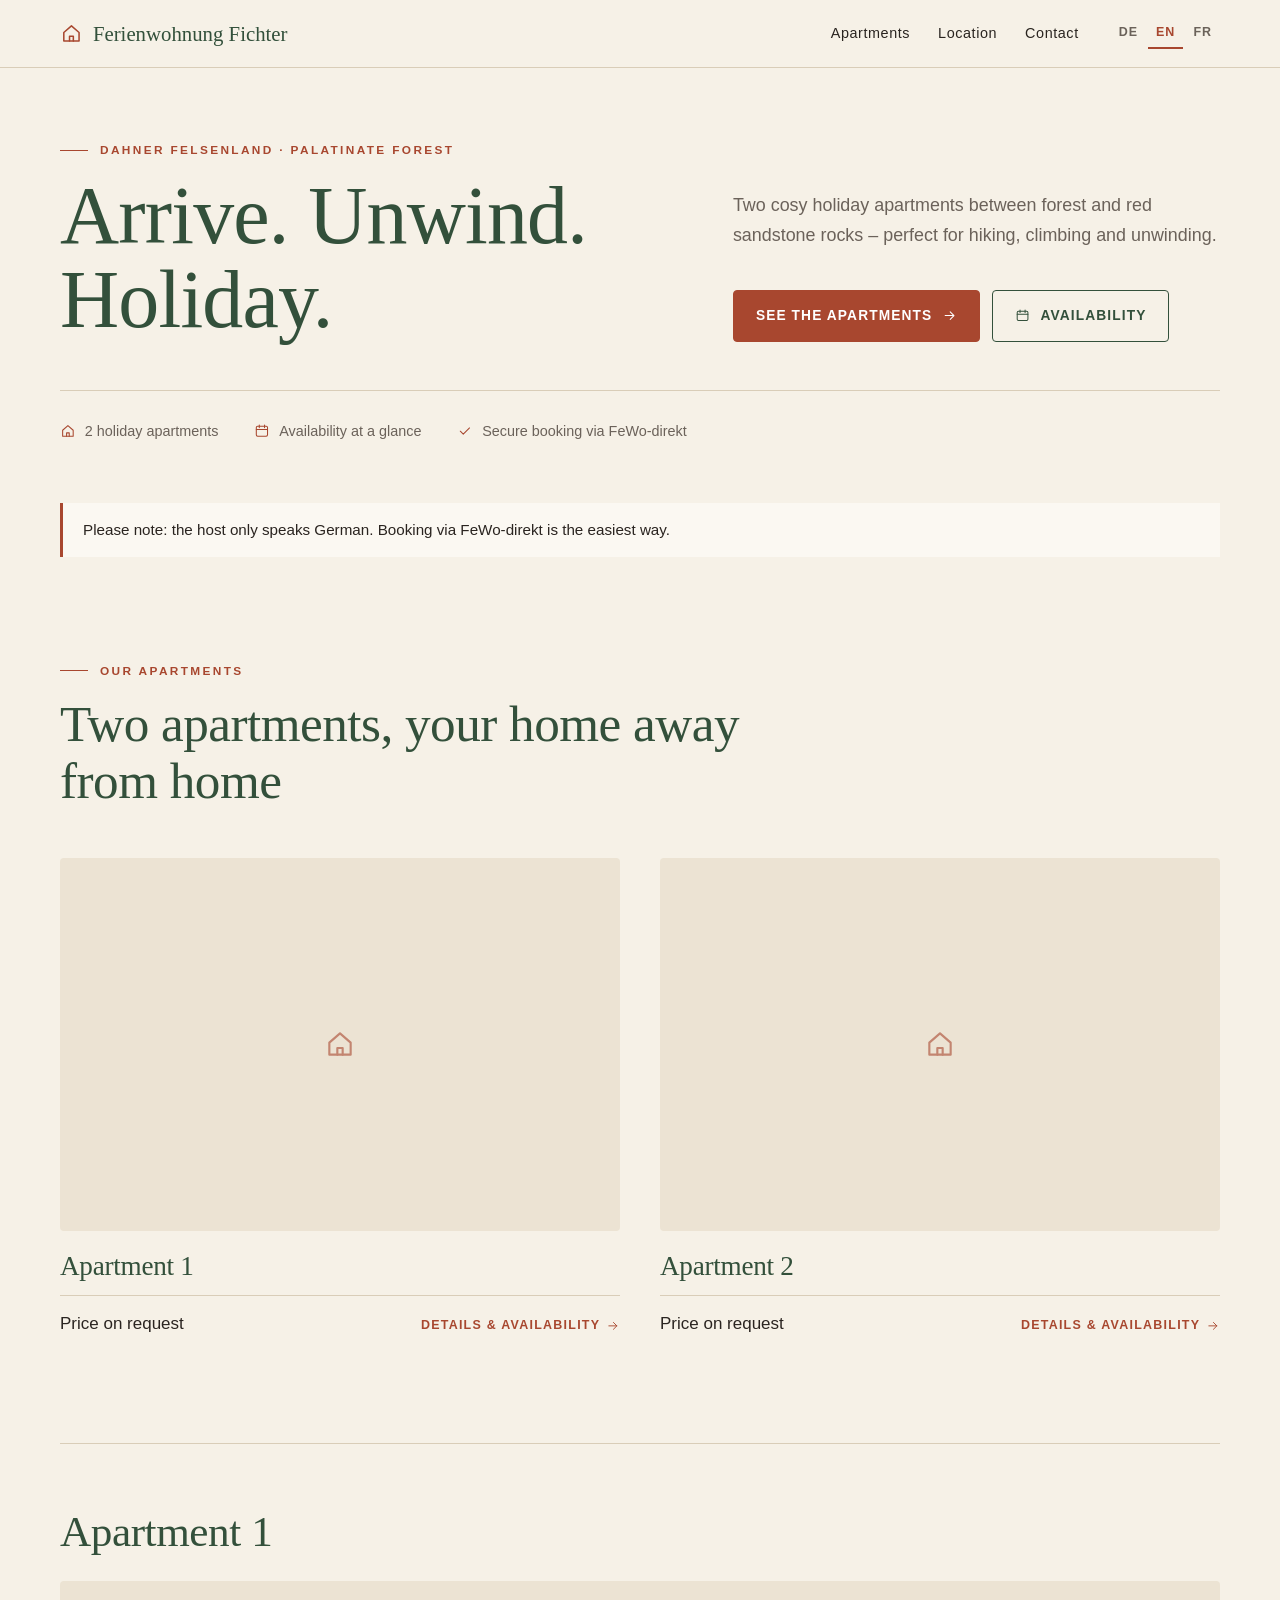
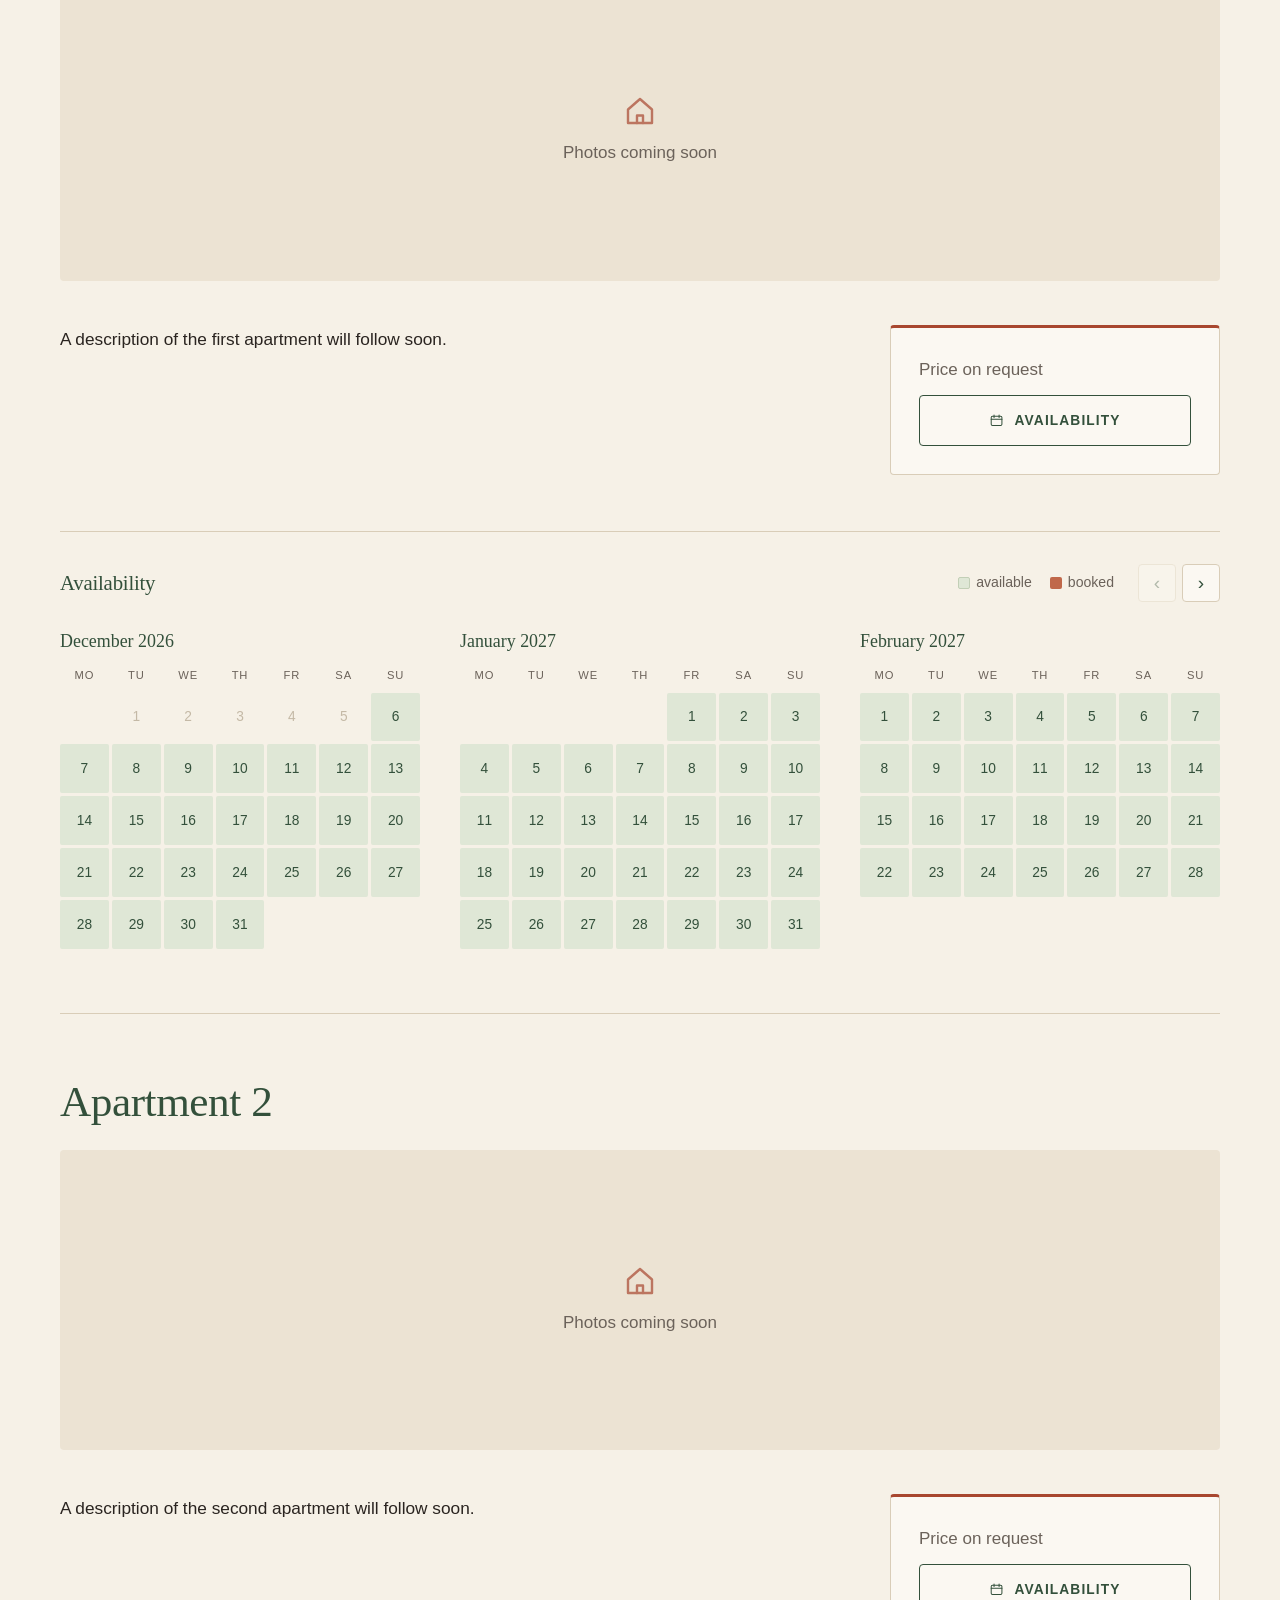
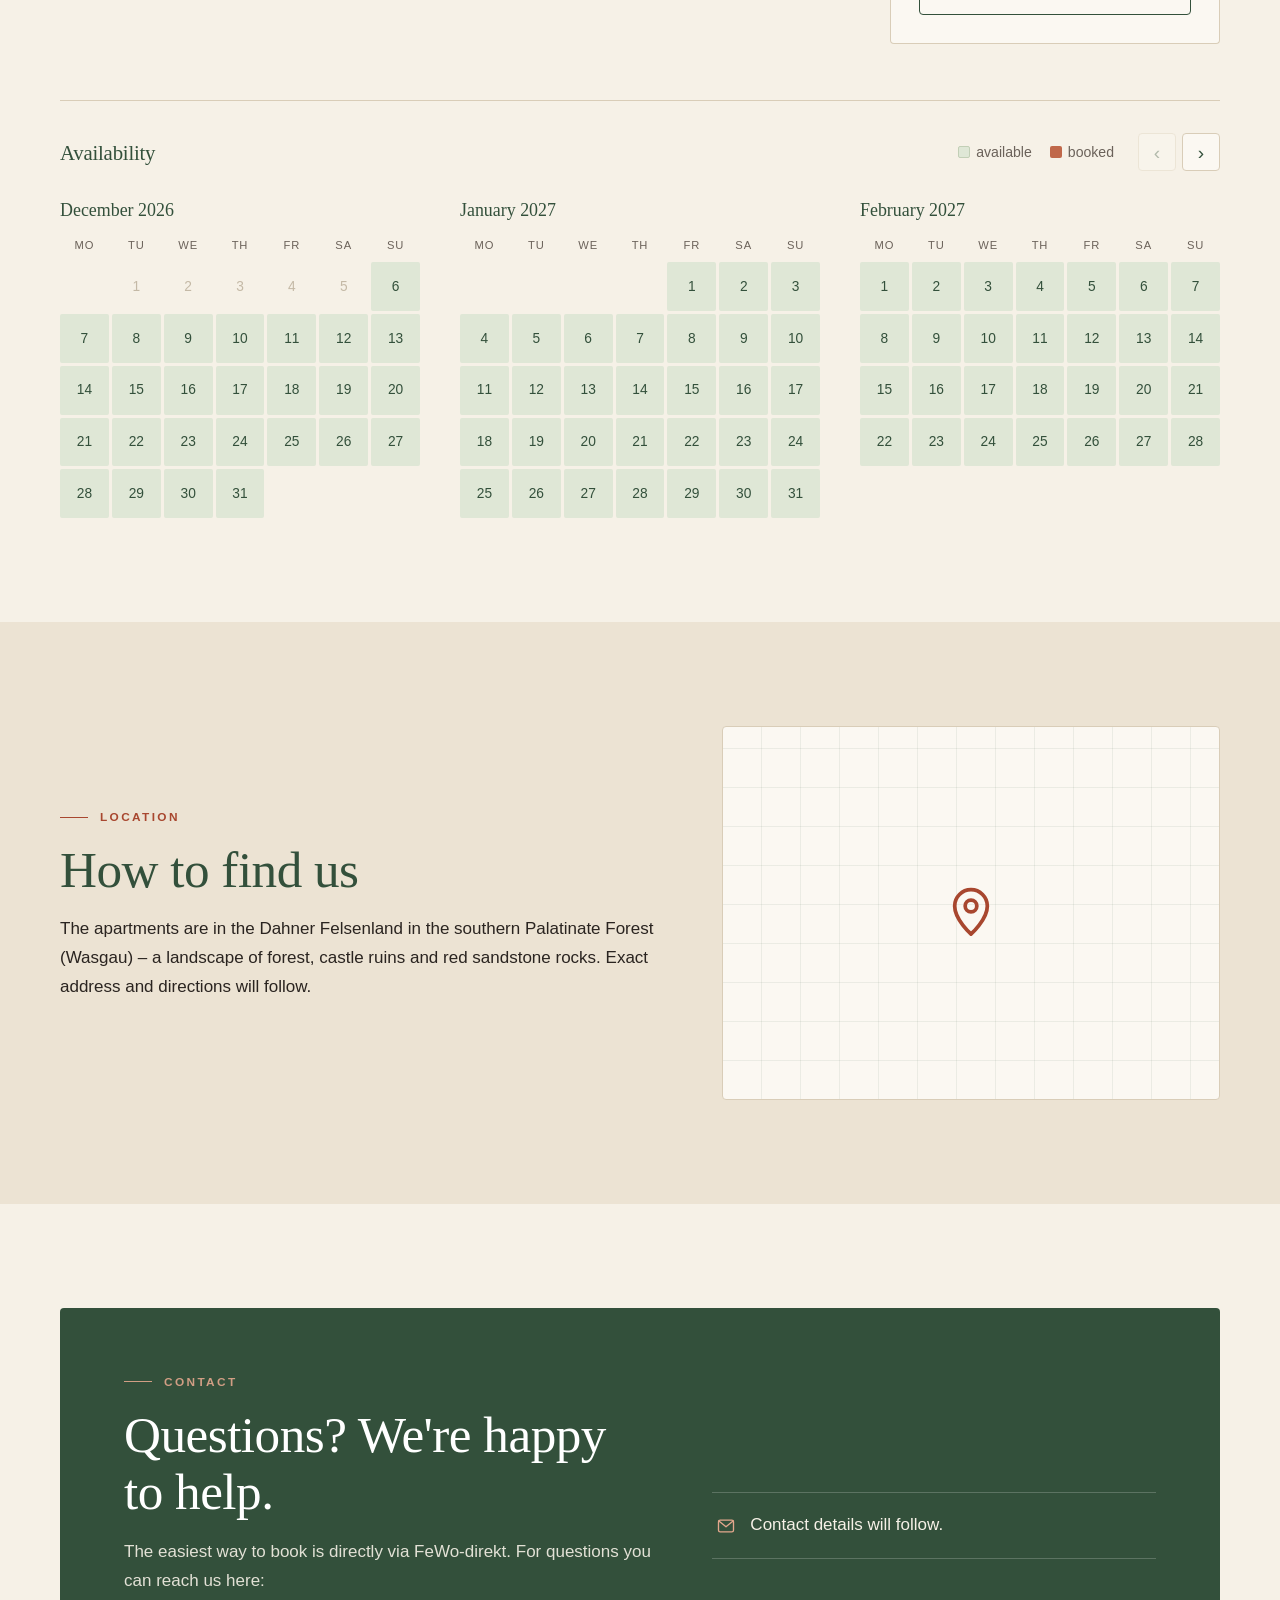
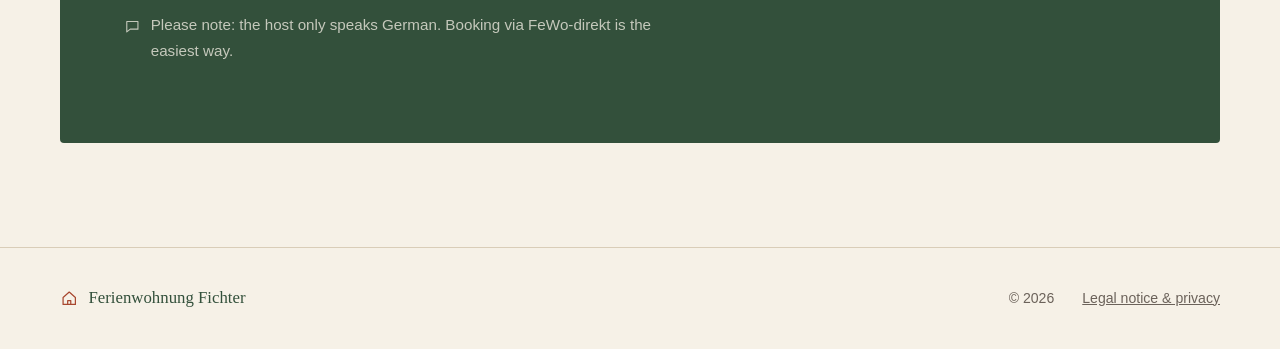
==== commit a6f9d6f7: "Gezeichnetes Titelbild entfernt; Bild erscheint nur mit echtem Foto Co-Authored-By: Claude Opus 5.5 " ====
--- a/index.html
+++ b/index.html
@@ -7,7 +7,7 @@
 <meta name="description" content="Zwei Ferienwohnungen der Familie Fichter – Fotos, Ausstattung, Preise und freie Termine.">
 <meta name="theme-color" content="#fbf8f3">
 <link rel="icon" href="favicon.svg" type="image/svg+xml">
-<link rel="stylesheet" href="style.css?v=6">
+<link rel="stylesheet" href="style.css?v=7">
 </head>
 <body>
 
@@ -54,30 +54,7 @@
       <li><svg class="ic"><use href="#i-haken"/></svg><span data-t="fakt_3">Sicher buchen über FeWo-direkt</span></li>
     </ul>
   </div>
-  <div class="hero-bild">
-    <svg class="szene" viewBox="0 0 1200 460" preserveAspectRatio="xMidYMax slice" aria-hidden="true">
-      <defs><linearGradient id="g-himmel" x1="0" y1="0" x2="0" y2="1"><stop offset="0" stop-color="#e7dcc6"/><stop offset="1" stop-color="#f6efe2"/></linearGradient></defs>
-      <rect width="1200" height="460" fill="url(#g-himmel)"/>
-      <circle cx="905" cy="150" r="64" fill="#e9b98c" opacity=".75"/>
-      <path fill="#c3cbb4" d="M0 240C150 196 300 226 420 208C560 186 700 238 850 214C980 194 1100 222 1200 204V460H0Z"/>
-      <path fill="#98a98d" d="M0 300C120 268 250 290 380 274C520 256 640 300 800 286C950 270 1080 296 1200 280V460H0Z"/>
-      <g fill="#b0523a">
-        <path d="M110 310C118 250 126 200 140 168C150 146 168 138 190 140L214 138C228 130 246 132 256 148C268 166 272 198 280 228C290 208 300 203 312 208C324 214 326 240 334 310Z"/>
-        <path d="M505 310C512 262 518 232 530 216C540 206 580 205 592 215C604 229 608 262 614 310Z"/>
-        <path d="M842 310C846 272 848 242 851 224L877 224C880 242 882 272 888 310Z"/>
-        <path d="M800 226C796 206 812 198 830 197L905 195C922 196 930 206 926 222C900 234 840 236 800 226Z"/>
-      </g>
-      <path fill="#8f402b" d="M256 148C268 166 272 198 280 228C276 250 278 280 282 310H246C248 260 250 200 256 148ZM592 215C604 229 608 262 614 310H594C596 270 596 240 592 215ZM877 224C880 242 882 272 888 310H872C872 280 873 250 877 224Z" opacity=".6"/>
-      <g stroke="#7c3524" stroke-width="2" stroke-linecap="round" opacity=".45" fill="none">
-        <path d="M146 180q50-6 100 2M134 214q60-6 132 3M126 252q70-5 150 2M122 286q90-4 200 2M524 240q40-4 80 2M516 272q50-4 92 2M808 214q50 6 112 0"/>
-      </g>
-      <path fill="#7c3524" d="M532 216V176h10v-9h8v9h8v-9h8v9h6V216ZM572 216V150h7v-8h7v8h7V216Z"/>
-      <path fill="#5f7c5c" d="M-28 315L-20 273L-12 315ZM-12 318L-2 268L7 318ZM5 320L14 274L23 320ZM28 324L34 288L41 324ZM50 327L57 292L63 327ZM71 329L78 293L85 329ZM86 330L95 286L103 330ZM114 331L121 294L128 331ZM130 330L140 281L149 330ZM158 329L167 281L177 329ZM177 327L188 269L199 327ZM194 325L204 271L215 325ZM217 324L224 286L231 324ZM233 323L241 281L249 323ZM260 321L267 283L274 321ZM281 321L290 272L300 321ZM302 322L311 274L320 322ZM320 322L327 287L334 322ZM336 323L345 273L355 323ZM359 324L367 282L374 324ZM381 325L390 280L398 325ZM399 325L409 272L419 325ZM426 324L434 284L442 324ZM448 323L457 276L466 323ZM474 320L484 268L494 320ZM492 317L503 259L514 317ZM512 314L520 270L529 314ZM539 310L546 273L553 310ZM561 307L568 272L575 307ZM582 304L592 252L602 304ZM605 303L615 248L626 303ZM625 302L635 252L645 302ZM649 303L658 255L667 303ZM669 305L680 250L690 305ZM699 308L708 262L716 308ZM725 311L732 275L739 311ZM747 314L757 265L766 314ZM775 317L785 264L795 317ZM796 319L804 276L813 319ZM822 320L829 285L835 320ZM843 320L850 282L858 320ZM861 320L867 285L874 320ZM886 319L893 282L900 319ZM904 319L912 275L920 319ZM932 318L939 282L946 318ZM951 318L960 271L969 318ZM977 319L987 265L997 319ZM1006 321L1014 280L1022 321ZM1027 323L1035 281L1043 323ZM1051 326L1062 269L1073 326ZM1072 328L1080 290L1087 328ZM1091 330L1098 291L1106 330ZM1111 332L1120 284L1129 332ZM1133 333L1139 299L1146 333ZM1152 333L1160 290L1168 333ZM1172 332L1183 275L1194 332ZM1199 329L1208 283L1217 329Z"/>
-      <path fill="#5f7c5c" d="M0 318L0 318L20 321L40 325L60 327L80 329L100 330L120 331L140 330L160 329L180 327L200 326L220 324L240 323L260 322L280 321L300 321L320 322L340 323L360 324L380 324L400 325L420 325L440 324L460 322L480 320L500 317L520 314L540 311L560 308L580 305L600 304L620 302L640 302L660 303L680 305L700 307L720 309L740 312L760 315L780 317L800 319L820 320L840 320L860 320L880 320L900 319L920 318L940 318L960 318L980 319L1000 320L1020 322L1040 324L1060 326L1080 328L1100 331L1120 332L1140 333L1160 333L1180 332L1200 330V460H0Z"/>
-      <path fill="#33503b" d="M-32 394L-20 328L-8 394ZM-20 396L-6 323L8 396ZM2 399L16 327L29 399ZM27 402L38 345L48 402ZM46 403L55 355L64 403ZM67 403L75 357L84 403ZM80 402L89 351L99 402ZM94 401L104 346L115 401ZM110 399L118 355L126 399ZM124 397L133 349L142 397ZM142 394L150 349L159 394ZM161 390L173 327L185 390ZM178 389L188 337L198 389ZM194 387L205 332L215 387ZM206 387L219 315L233 387ZM232 387L243 328L255 387ZM253 387L262 340L271 387ZM266 388L276 333L287 388ZM279 389L292 318L306 389ZM299 389L307 344L316 389ZM319 389L331 328L343 389ZM334 388L346 327L358 388ZM348 387L359 326L371 387ZM370 385L383 313L397 385ZM394 382L404 330L414 382ZM412 380L421 331L431 380ZM431 379L443 318L455 379ZM454 378L465 324L475 378ZM467 379L481 309L494 379ZM491 381L505 310L518 381ZM513 385L527 314L540 385ZM538 389L548 337L558 389ZM556 392L567 336L577 392ZM572 394L580 349L589 394ZM587 396L597 344L607 396ZM603 397L617 323L632 397ZM622 398L636 324L650 398ZM645 397L660 322L674 397ZM667 396L677 345L687 396ZM683 395L693 345L702 395ZM696 394L708 330L720 394ZM718 393L731 322L745 393ZM737 393L750 328L762 393ZM763 394L772 347L780 394ZM778 395L792 322L806 395ZM801 397L814 329L827 397ZM823 398L832 349L842 398ZM844 399L854 345L865 399ZM862 399L876 323L890 399ZM883 397L894 340L905 397ZM905 394L917 327L930 394ZM923 391L932 343L942 391ZM933 388L947 315L961 388ZM960 384L969 336L979 384ZM977 381L992 306L1006 381ZM1002 379L1012 324L1023 379ZM1022 379L1031 331L1040 379ZM1030 379L1045 304L1059 379ZM1053 381L1065 320L1077 381ZM1077 383L1088 325L1099 383ZM1098 385L1111 315L1125 385ZM1117 387L1127 335L1137 387ZM1133 388L1143 336L1153 388ZM1153 388L1163 336L1173 388ZM1172 388L1181 340L1190 388ZM1193 387L1204 331L1214 387Z"/>
-      <path fill="#33503b" d="M0 397L0 397L20 400L40 402L60 403L80 403L100 401L120 399L140 396L160 392L180 390L200 388L220 387L240 386L260 387L280 388L300 389L320 389L340 388L360 387L380 385L400 383L420 380L440 379L460 378L480 379L500 381L520 383L540 387L560 391L580 394L600 396L620 398L640 398L660 397L680 396L700 394L720 393L740 393L760 393L780 395L800 396L820 398L840 399L860 399L880 398L900 396L920 393L940 390L960 386L980 383L1000 380L1020 379L1040 379L1060 380L1080 382L1100 384L1120 386L1140 387L1160 388L1180 388L1200 387V460H0Z"/>
-    </svg>
-  </div>
+  <div class="hero-bild" hidden></div>
 </section>
 
 <p class="hinweis-sprache" data-t="nur_deutsch" hidden></p>
@@ -164,7 +141,7 @@
   </article>
 </template>
 
-<script src="daten.js?v=6"></script>
-<script src="app.js?v=6"></script>
+<script src="daten.js?v=7"></script>
+<script src="app.js?v=7"></script>
 </body>
 </html>
--- a/style.css
+++ b/style.css
@@ -48,12 +48,10 @@
 .hero h1 { grid-area: h; font-size: clamp(2.8rem, 6.4vw, 5.2rem); line-height: 1.02; margin: 0; }
 .hero-text { grid-area: t; font-size: 1.12rem; color: var(--leise); margin: 0 0 24px; }
 .hero-knoepfe { grid-area: b; display: flex; flex-wrap: wrap; gap: 12px; }
-.fakten { grid-area: f; display: flex; flex-wrap: wrap; gap: 10px 36px; list-style: none; padding: 0; margin: 48px 0 20px; font-size: .9rem; color: var(--leise); }
+.fakten { grid-area: f; display: flex; flex-wrap: wrap; gap: 10px 36px; list-style: none; padding: 28px 0 0; margin: 48px 0 20px; border-top: 1px solid var(--linie); font-size: .9rem; color: var(--leise); }
 .fakten li { display: flex; align-items: center; gap: 9px; }
 .fakten .ic { color: var(--fels); }
 .hero-bild { position: relative; height: clamp(260px, 38vw, 460px); border-radius: var(--rund); overflow: hidden; background: var(--ton) center / cover; animation: hoch .9s .1s ease both; }
-.szene { display: block; width: 100%; height: 100%; }
-.hero-bild.mit-foto .szene { display: none; }
 @keyframes hoch { from { opacity: 0; transform: translateY(14px); } }
 
 /* ---------- Knöpfe ---------- */
@@ -76,8 +74,8 @@
 .karte-w { display: flex; flex-direction: column; color: inherit; text-decoration: none; }
 .karte-bild { aspect-ratio: 3 / 2; border-radius: var(--rund); background: center / cover; display: flex; align-items: center; justify-content: center; overflow: hidden; transition: filter .3s; }
 .karte-w:hover .karte-bild { filter: brightness(1.06); }
-.karte-bild.leer { background: linear-gradient(180deg, #e7dcc6 0 45%, #98a98d 45% 62%, #5f7c5c 62% 80%, #33503b 80%); }
-.karte-bild.leer .ic { width: 40px; height: 40px; color: #fff; opacity: .9; }
+.karte-bild.leer { background: var(--ton); }
+.karte-bild.leer .ic { width: 32px; height: 32px; color: var(--fels); opacity: .6; }
 .karte-text { display: flex; flex-direction: column; gap: 6px; padding: 20px 0 0; }
 .karte-text h3 { margin: 0; font-size: 1.7rem; }
 .karte-w:hover h3 { color: var(--fels); }
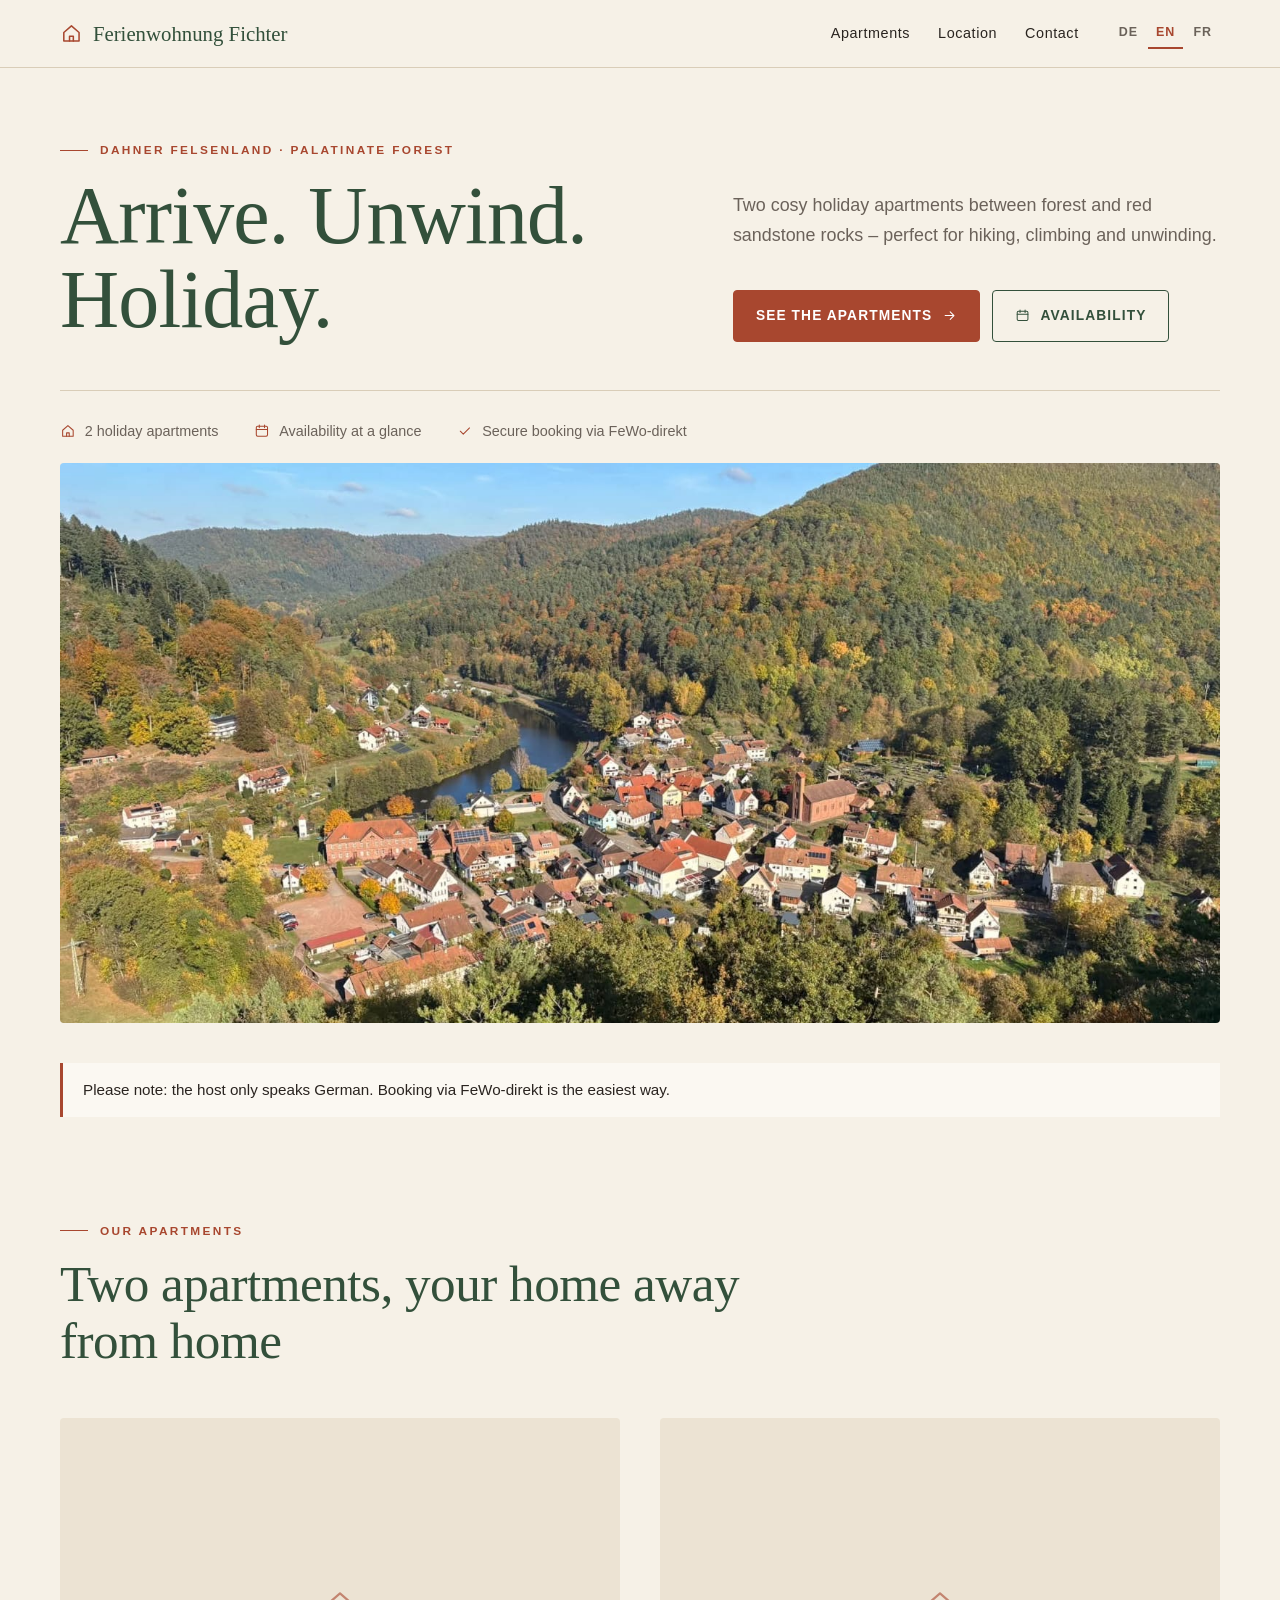
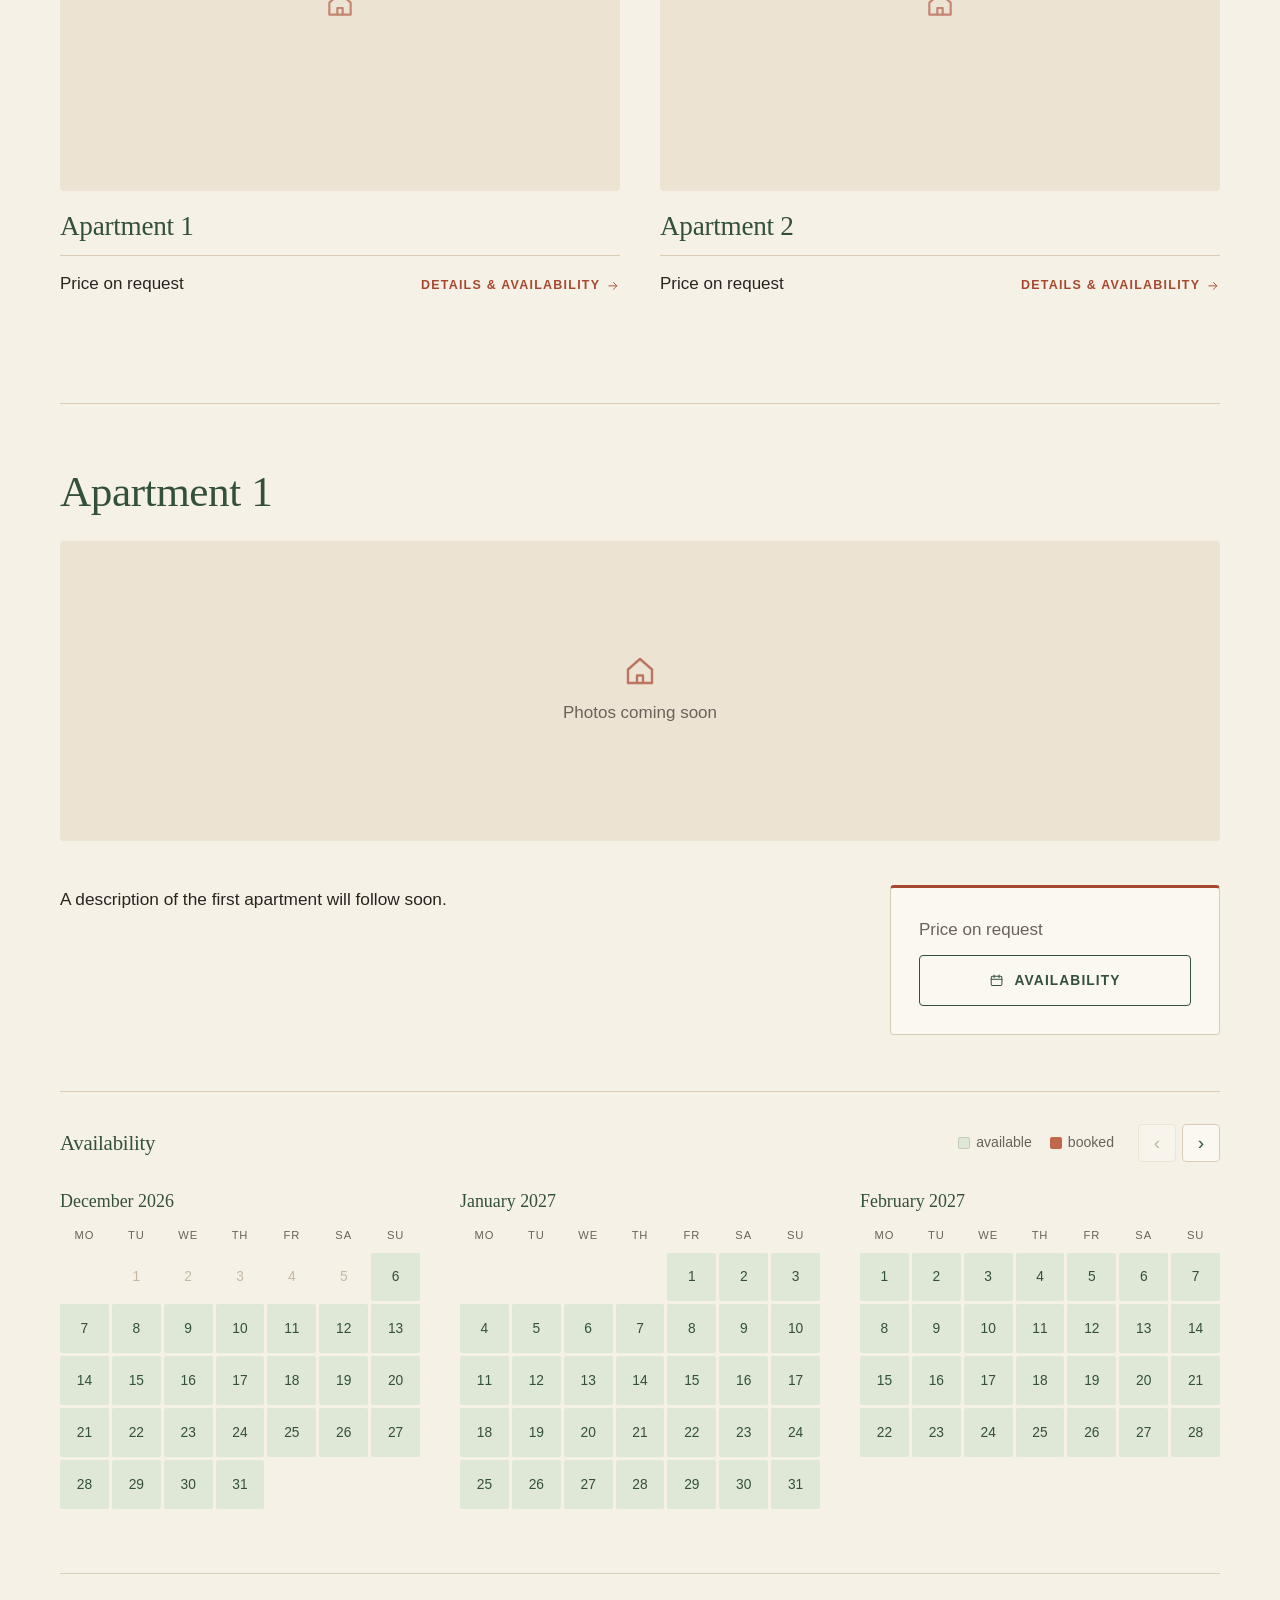
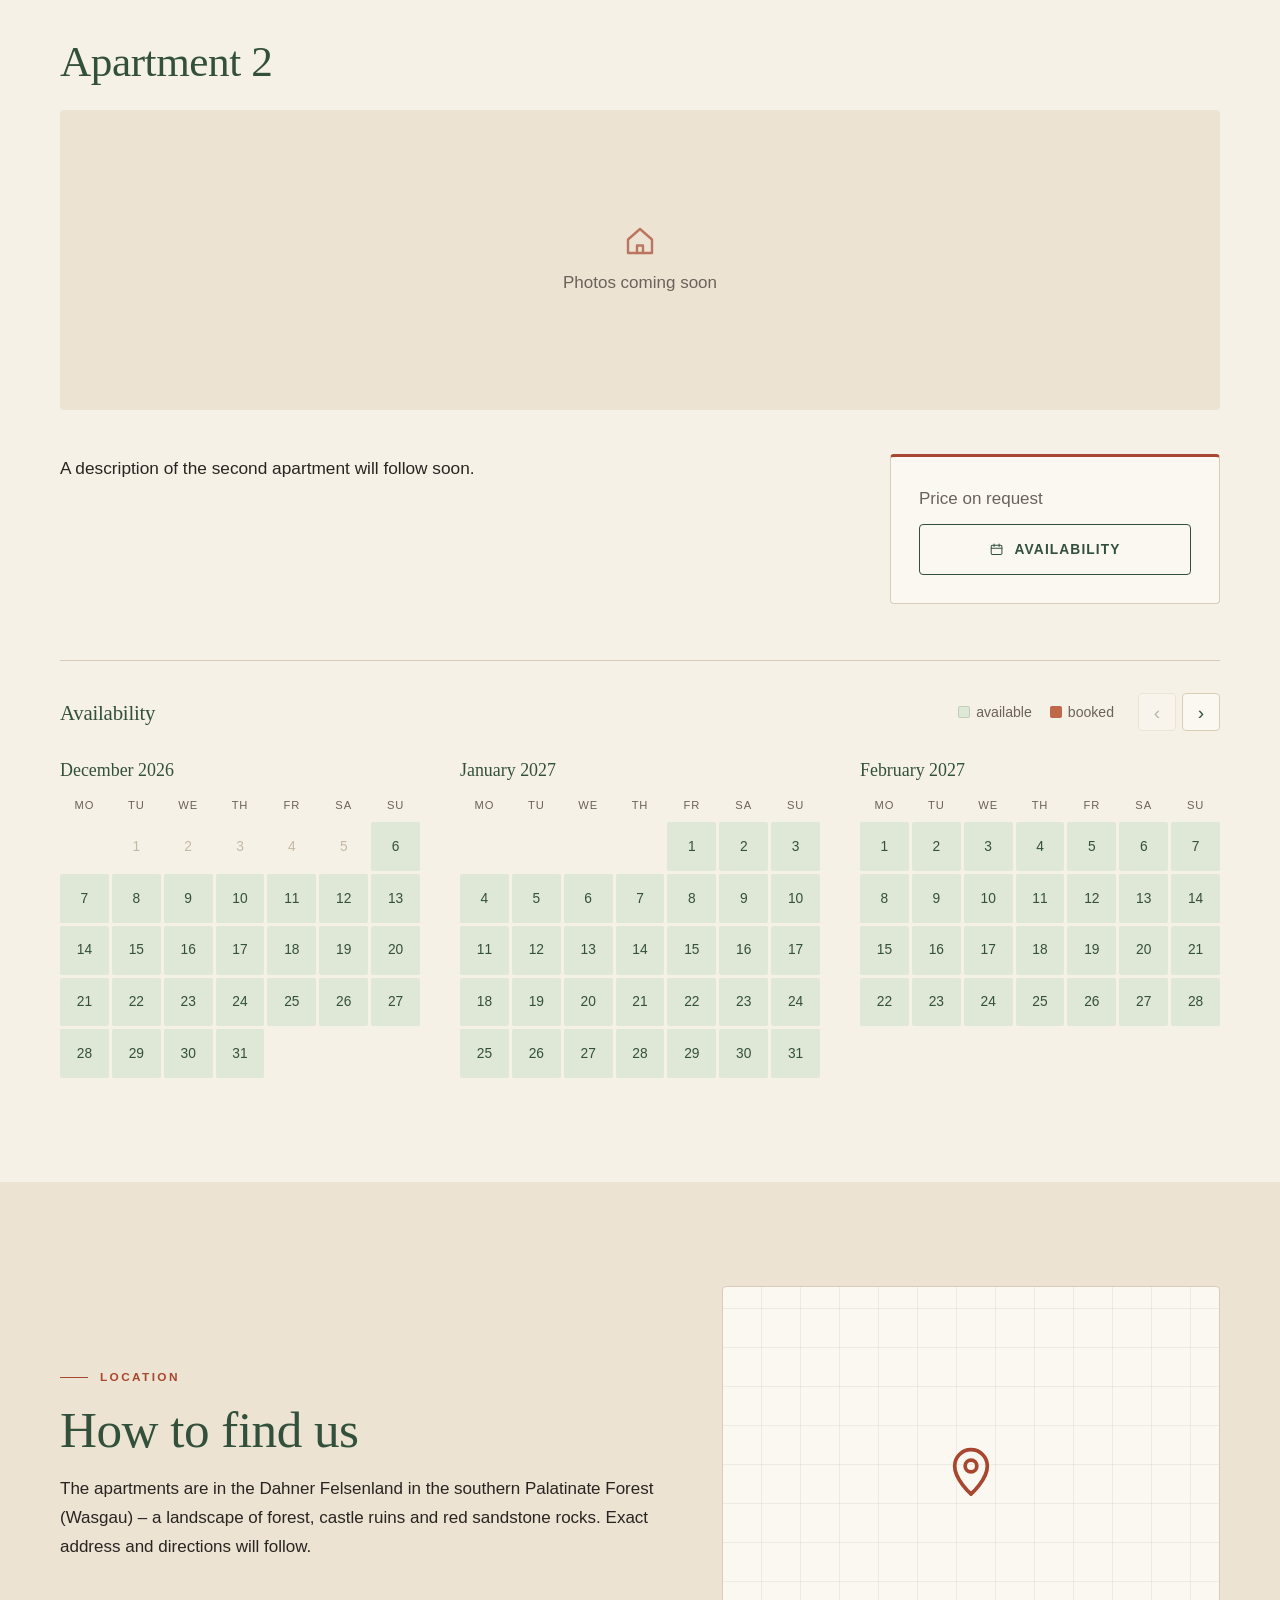
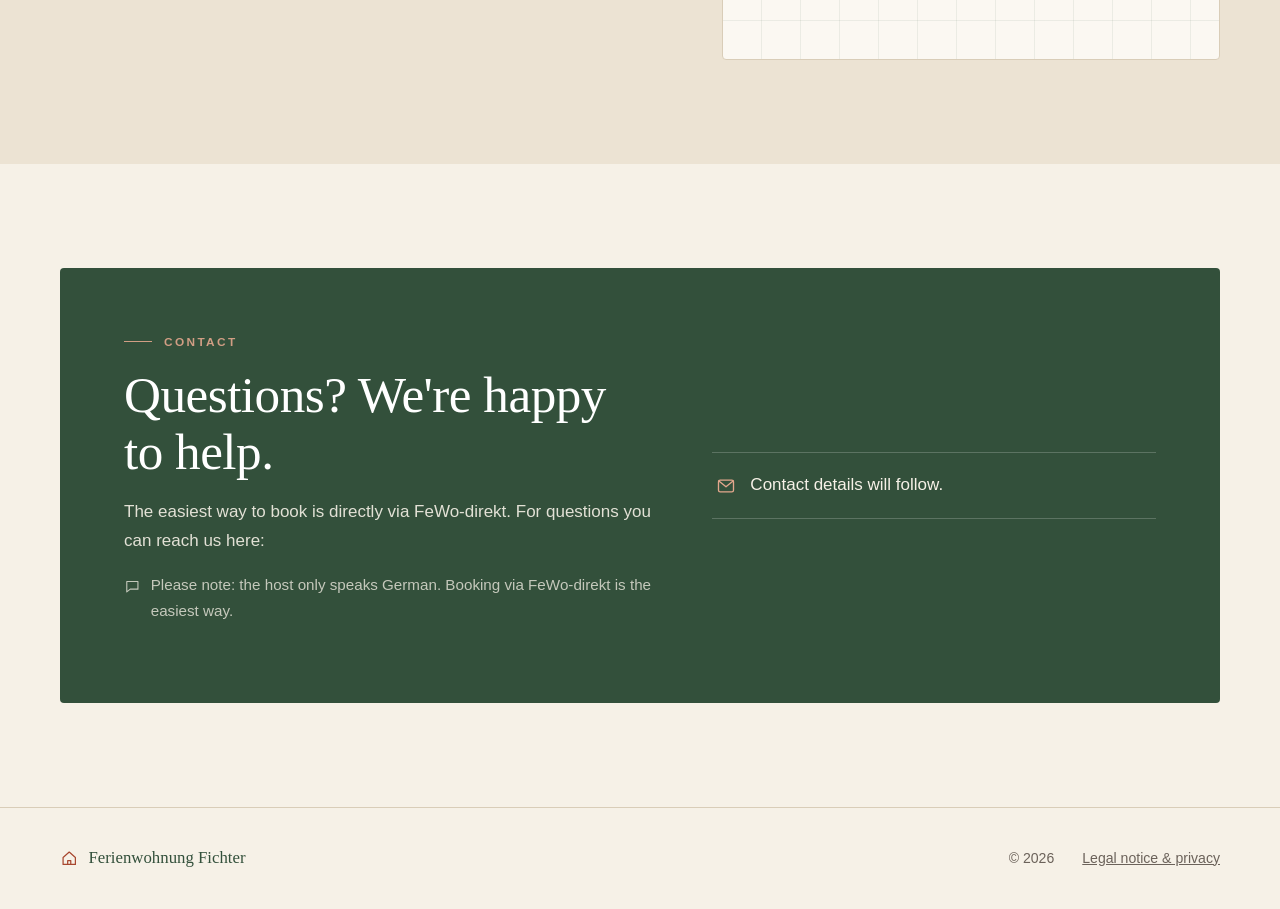
==== commit 08a08ec1: "Titelbild: Blick über das Tal im Herbst Co-Authored-By: Claude Opus 5.5 <noreply@anthropic.com>" ====
--- a/index.html
+++ b/index.html
@@ -7,7 +7,7 @@
 <meta name="description" content="Zwei Ferienwohnungen der Familie Fichter – Fotos, Ausstattung, Preise und freie Termine.">
 <meta name="theme-color" content="#fbf8f3">
 <link rel="icon" href="favicon.svg" type="image/svg+xml">
-<link rel="stylesheet" href="style.css?v=7">
+<link rel="stylesheet" href="style.css?v=9">
 </head>
 <body>
 
@@ -54,7 +54,7 @@
       <li><svg class="ic"><use href="#i-haken"/></svg><span data-t="fakt_3">Sicher buchen über FeWo-direkt</span></li>
     </ul>
   </div>
-  <div class="hero-bild" hidden></div>
+  <div class="hero-bild"><img src="bilder/titelbild.jpg" alt="Blick von den Felsen auf das Dorf im Tal, umgeben von herbstlichem Pfälzerwald" fetchpriority="high"></div>
 </section>
 
 <p class="hinweis-sprache" data-t="nur_deutsch" hidden></p>
@@ -141,7 +141,7 @@
   </article>
 </template>
 
-<script src="daten.js?v=7"></script>
-<script src="app.js?v=7"></script>
+<script src="daten.js?v=9"></script>
+<script src="app.js?v=9"></script>
 </body>
 </html>
--- a/style.css
+++ b/style.css
@@ -51,7 +51,8 @@
 .fakten { grid-area: f; display: flex; flex-wrap: wrap; gap: 10px 36px; list-style: none; padding: 28px 0 0; margin: 48px 0 20px; border-top: 1px solid var(--linie); font-size: .9rem; color: var(--leise); }
 .fakten li { display: flex; align-items: center; gap: 9px; }
 .fakten .ic { color: var(--fels); }
-.hero-bild { position: relative; height: clamp(260px, 38vw, 460px); border-radius: var(--rund); overflow: hidden; background: var(--ton) center / cover; animation: hoch .9s .1s ease both; }
+.hero-bild { position: relative; height: clamp(280px, 44vw, 560px); border-radius: var(--rund); overflow: hidden; background: var(--ton) center / cover; animation: hoch .9s .1s ease both; }
+.hero-bild img { display: block; width: 100%; height: 100%; object-fit: cover; object-position: 50% 38%; }
 @keyframes hoch { from { opacity: 0; transform: translateY(14px); } }
 
 /* ---------- Knöpfe ---------- */
@@ -191,7 +192,7 @@
   .menu { order: 3; width: 100%; gap: 22px; font-size: .9rem; }
   .hero { padding: 40px 16px 0; }
   .fakten { flex-direction: column; gap: 8px; margin: 32px 0 24px; }
-  .hero-bild { height: 230px; margin: 0 -16px; border-radius: 0; }
+  .hero-bild { height: 300px; margin: 0 -16px; border-radius: 0; }
   .hinweis-sprache { margin: 32px 16px 0; }
   .bereich { padding: 72px 16px; }
   .uebersicht { grid-template-columns: 1fr; gap: 36px; margin-bottom: 72px; }
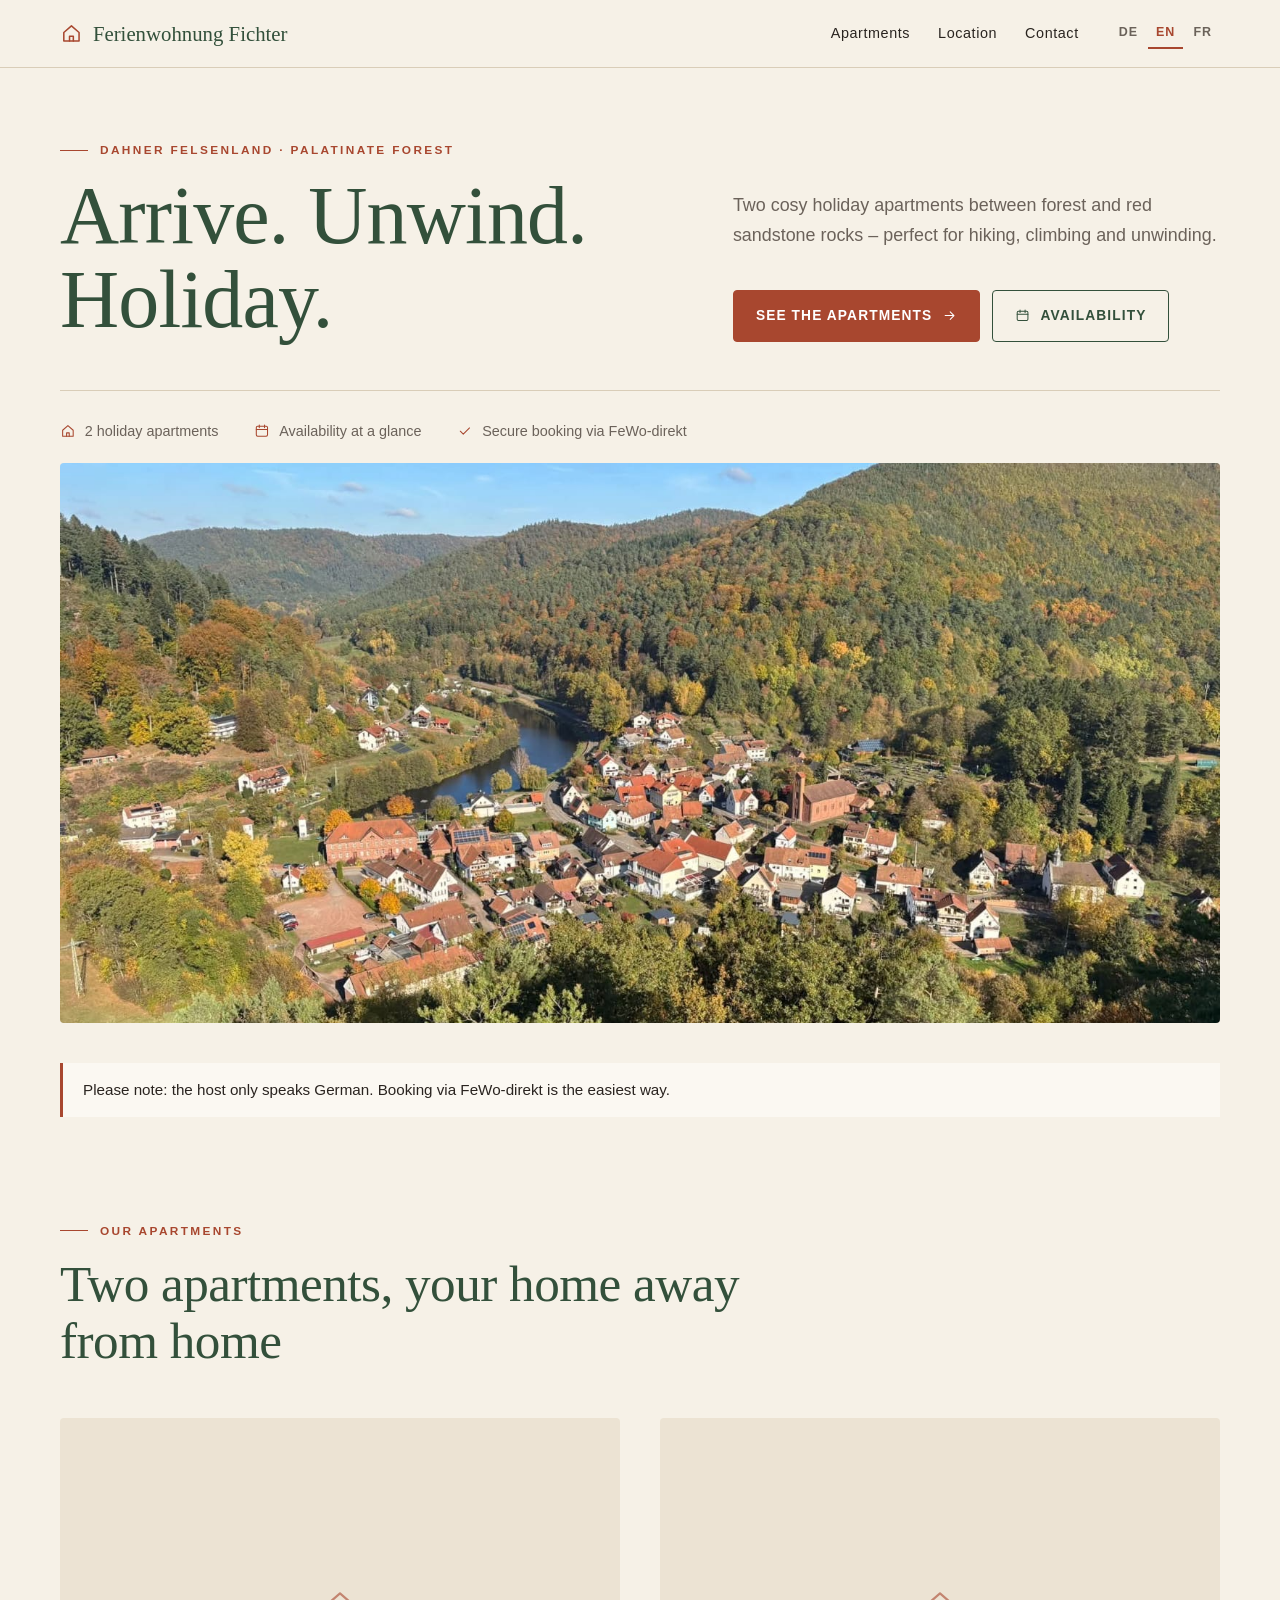
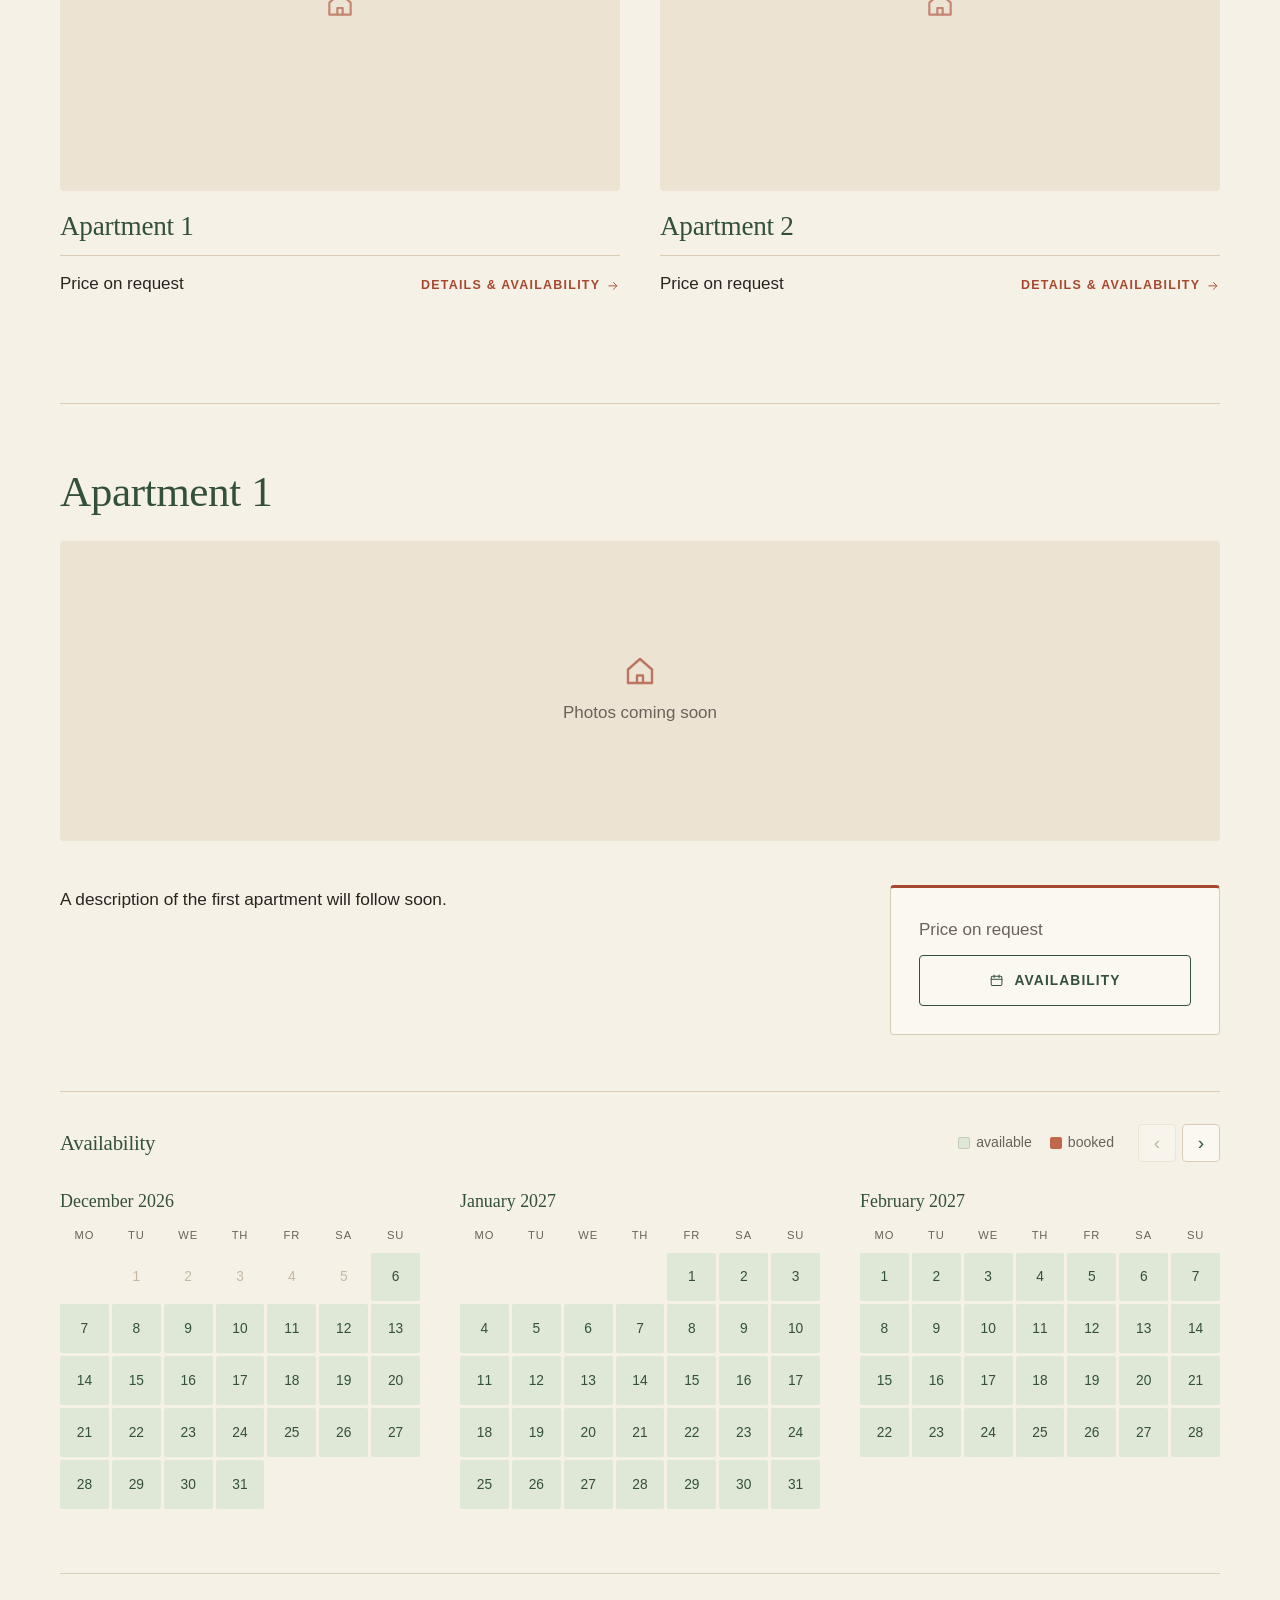
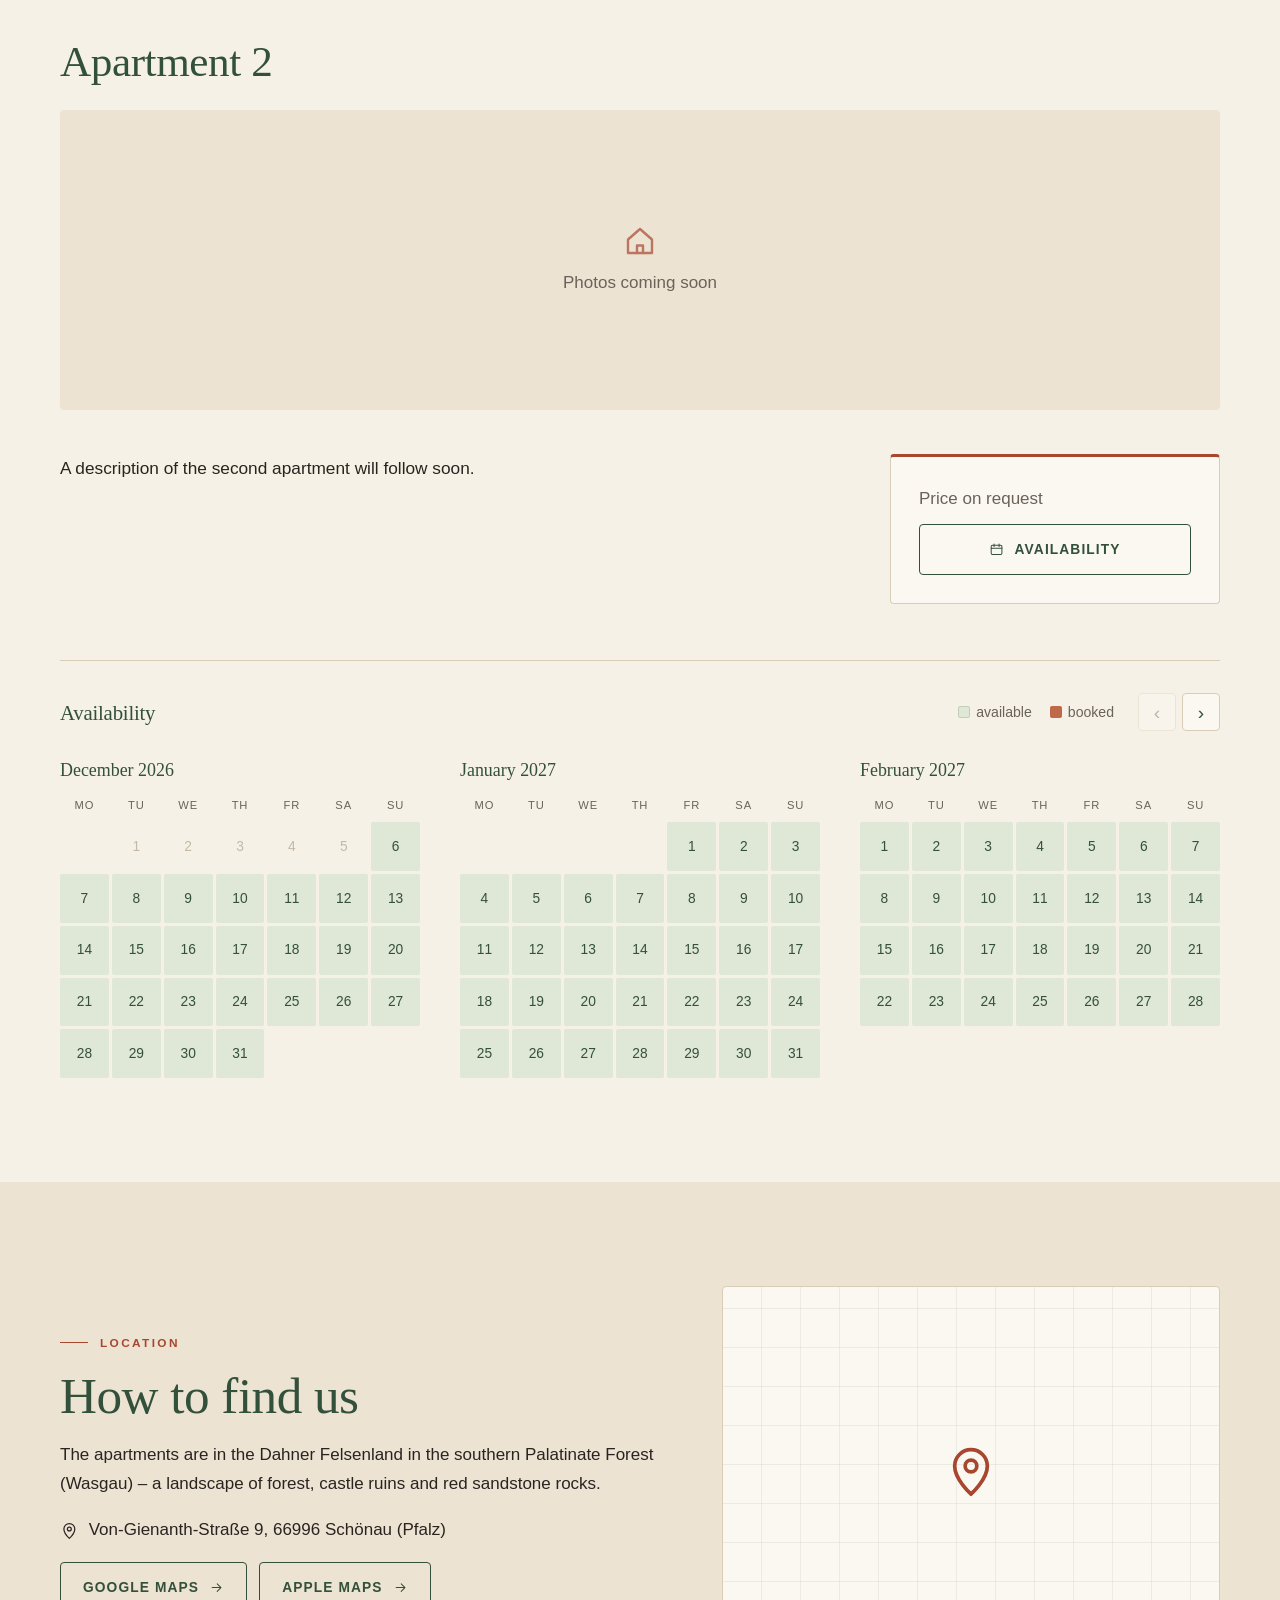
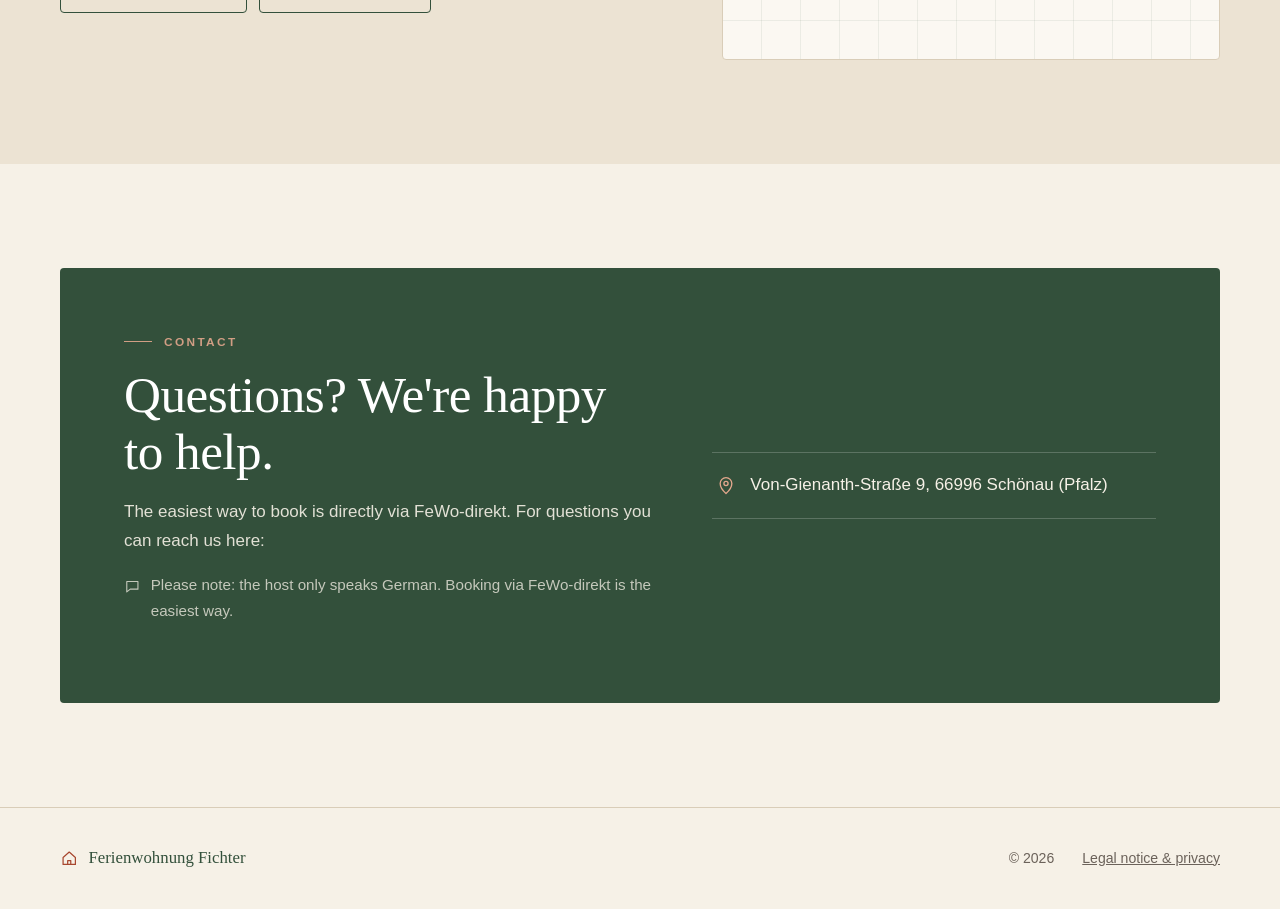
==== commit 59117a8a: "Adresse eingetragen, Links zu Google Maps und Apple Karten Co-Authored-By: Claude Opus 5.5 <noreply@" ====
--- a/index.html
+++ b/index.html
@@ -7,7 +7,7 @@
 <meta name="description" content="Zwei Ferienwohnungen der Familie Fichter – Fotos, Ausstattung, Preise und freie Termine.">
 <meta name="theme-color" content="#fbf8f3">
 <link rel="icon" href="favicon.svg" type="image/svg+xml">
-<link rel="stylesheet" href="style.css?v=9">
+<link rel="stylesheet" href="style.css?v=10">
 </head>
 <body>
 
@@ -75,7 +75,10 @@
       <h2 data-t="titel_lage">So finden Sie uns</h2>
       <p data-t="lage_text">Beschreibung der Lage und Anfahrt folgt.</p>
       <p id="adresse" class="mit-ic" hidden><svg class="ic"><use href="#i-ort"/></svg><span></span></p>
-      <a id="karte" class="knopf rand" target="_blank" rel="noopener" hidden><span data-t="karte">Auf der Karte ansehen</span><svg class="ic"><use href="#i-pfeil"/></svg></a>
+      <div id="karten" class="karten" hidden>
+        <a id="karte-google" class="knopf rand" target="_blank" rel="noopener"><span data-t="karte_google">Google Maps</span><svg class="ic"><use href="#i-pfeil"/></svg></a>
+        <a id="karte-apple" class="knopf rand" target="_blank" rel="noopener"><span data-t="karte_apple">Apple Karten</span><svg class="ic"><use href="#i-pfeil"/></svg></a>
+      </div>
     </div>
     <div class="lage-bild" aria-hidden="true"><svg class="ic"><use href="#i-ort"/></svg></div>
   </div>
@@ -141,7 +144,7 @@
   </article>
 </template>
 
-<script src="daten.js?v=9"></script>
-<script src="app.js?v=9"></script>
+<script src="daten.js?v=10"></script>
+<script src="app.js?v=10"></script>
 </body>
 </html>
--- a/style.css
+++ b/style.css
@@ -148,6 +148,7 @@
 /* ---------- Lage & Kontakt ---------- */
 .lage { display: grid; grid-template-columns: 1.2fr 1fr; gap: 64px; align-items: center; }
 .lage p { max-width: 36em; }
+.karten { display: flex; flex-wrap: wrap; gap: 12px; margin-top: 8px; }
 .lage-bild { display: flex; align-items: center; justify-content: center; aspect-ratio: 4 / 3; border-radius: var(--rund); color: var(--fels);
   background: repeating-linear-gradient(0deg, transparent 0 38px, rgba(51,80,59,.08) 38px 39px), repeating-linear-gradient(90deg, transparent 0 38px, rgba(51,80,59,.08) 38px 39px), var(--karte); border: 1px solid var(--linie); }
 .lage-bild .ic { width: 56px; height: 56px; }
